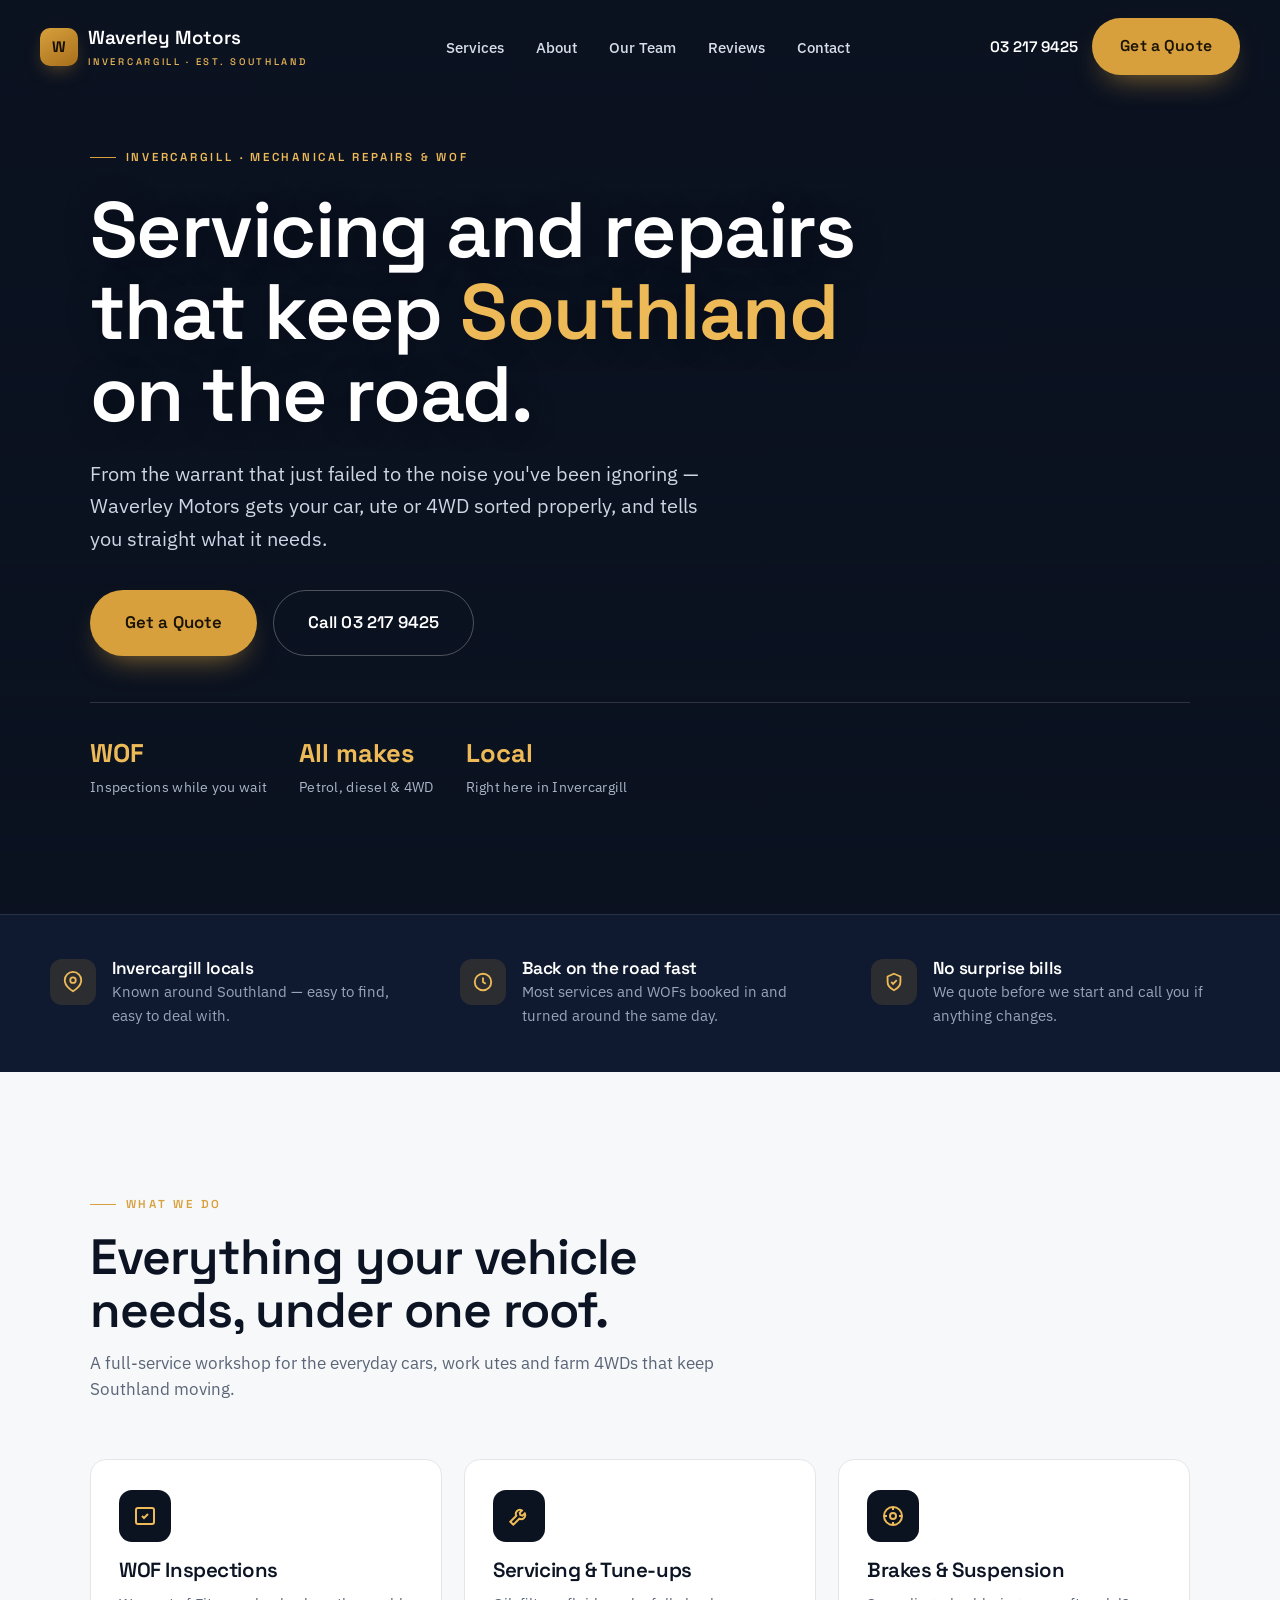
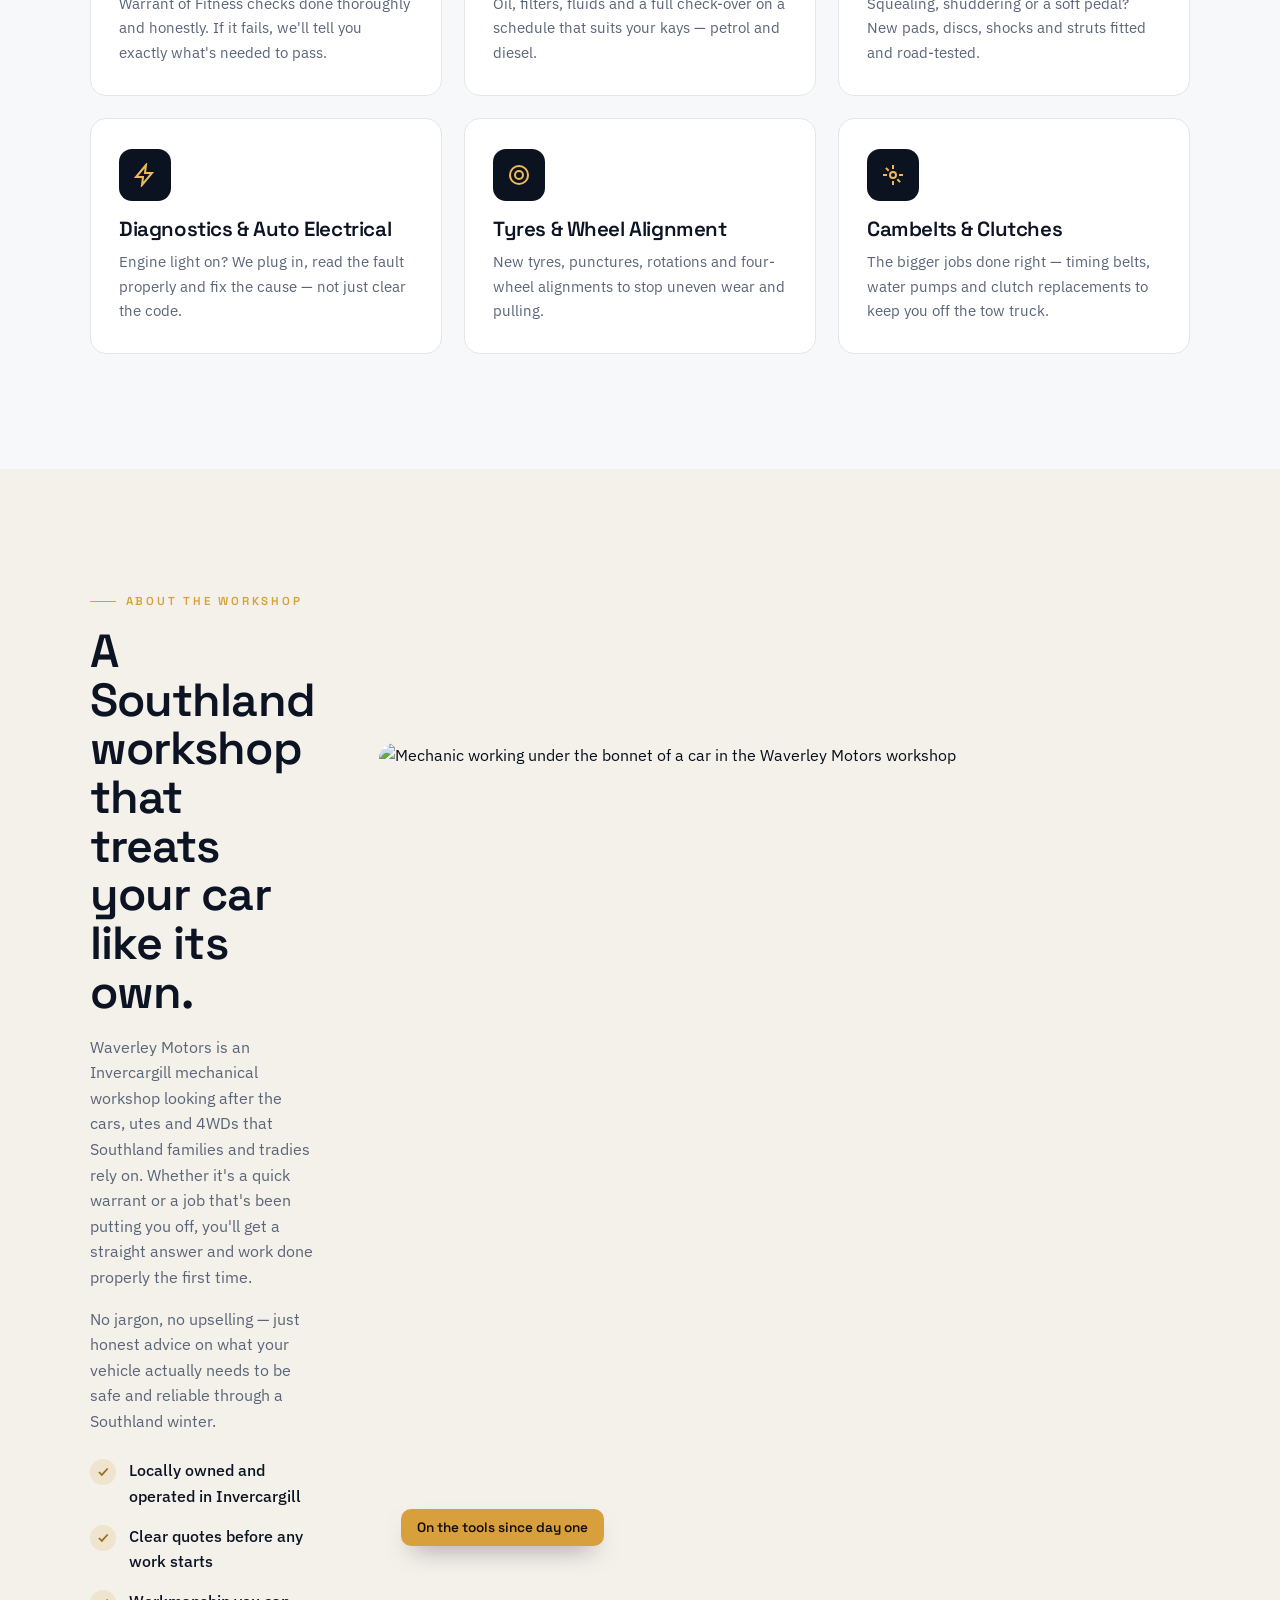
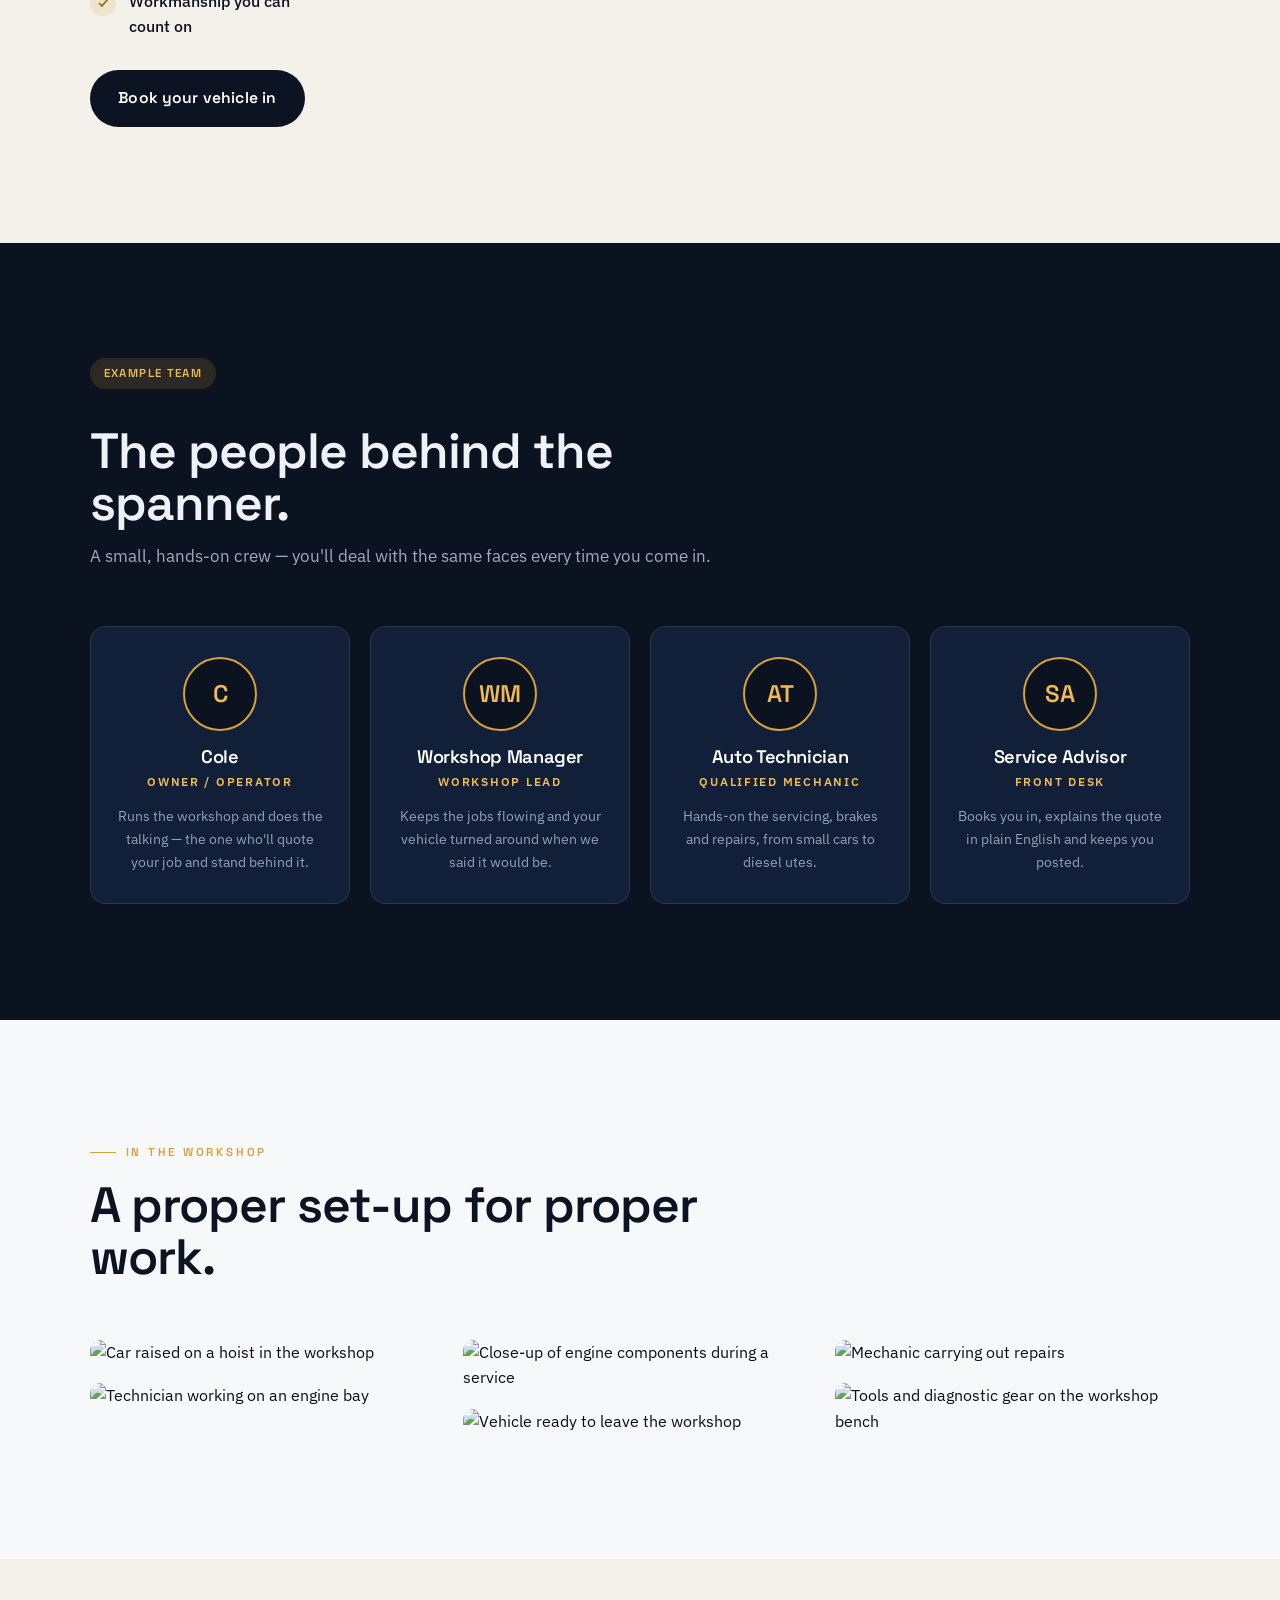
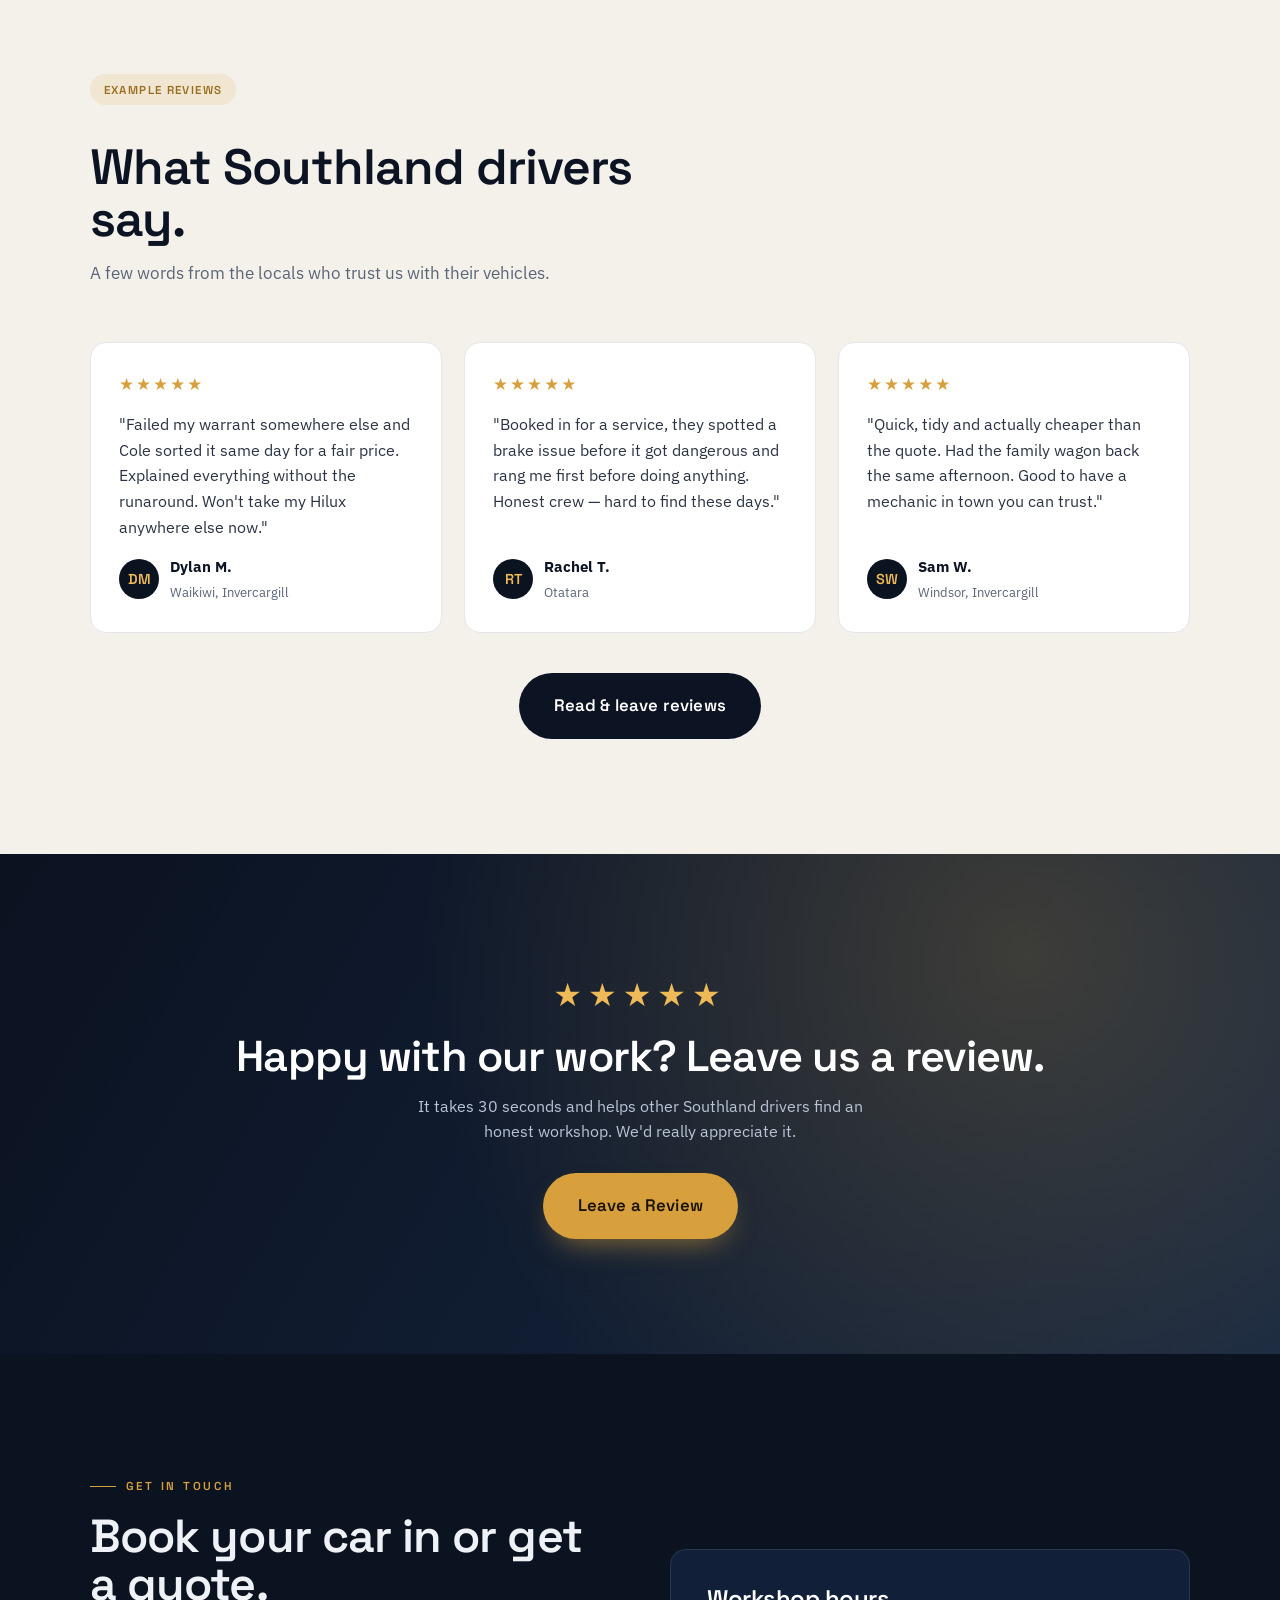
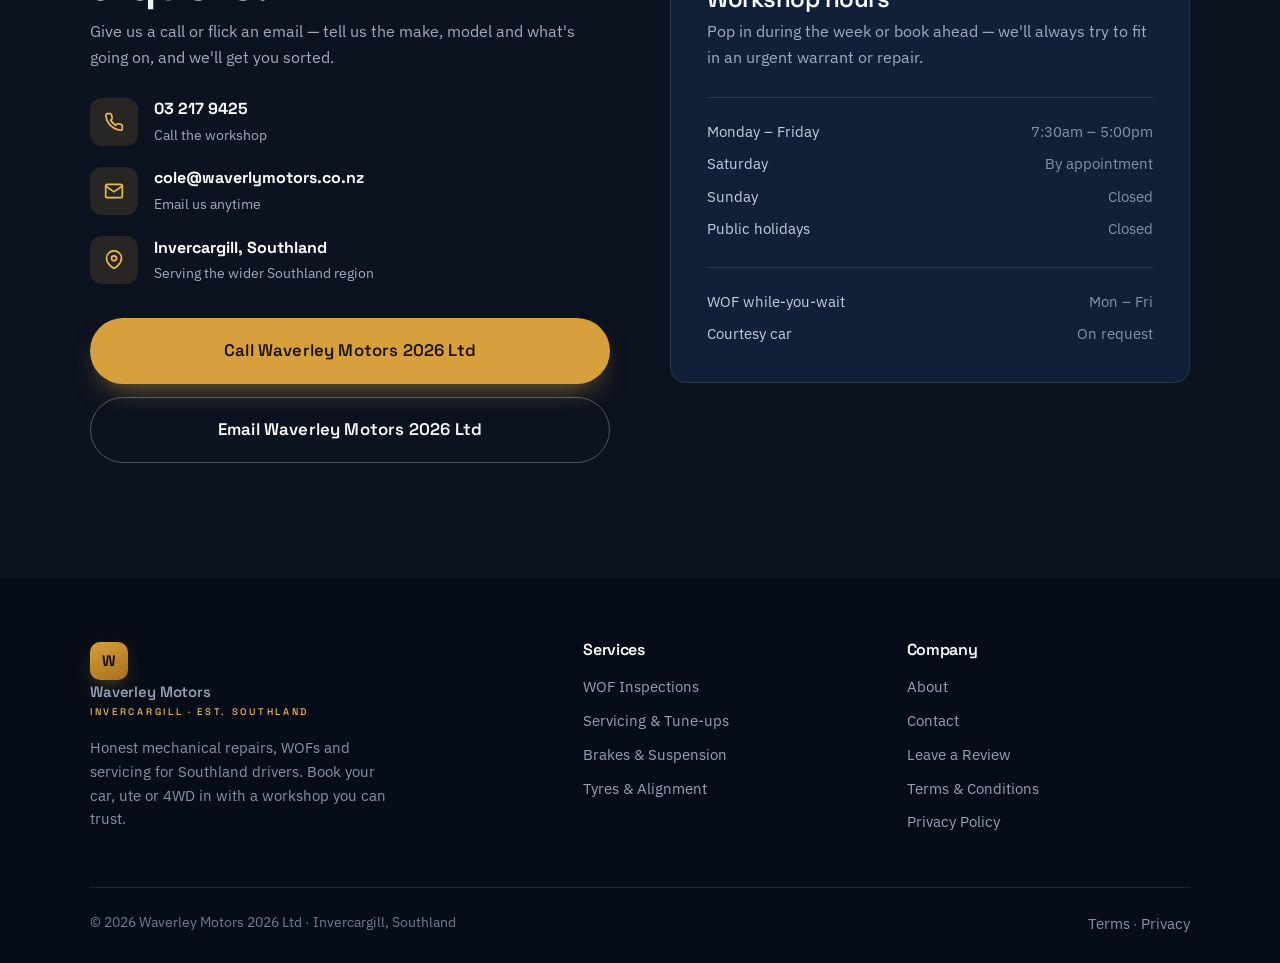
==== index.html @ 1549d53e "Initial build: Waverley Motors 2026 Ltd" ====
<!DOCTYPE html>
<html lang="en-NZ">
<head>
<meta charset="UTF-8">
<meta name="viewport" content="width=device-width, initial-scale=1.0">
<title>Waverley Motors 2026 Ltd | Mechanic & WOF, Invercargill</title>
<meta name="description" content="Honest mechanical repairs, WOF inspections, servicing and tyres in Invercargill. Waverley Motors keeps Southland cars, utes and 4WDs on the road.">
<meta property="og:title" content="Waverley Motors 2026 Ltd | Mechanic & WOF, Invercargill">
<meta property="og:description" content="Straight-up servicing, WOFs and repairs for Southland drivers. Book Waverley Motors today.">
<meta property="og:type" content="website">
<meta property="og:image" content="https://images.unsplash.com/photo-1487754180451-c456f719a1fc?auto=format&fit=crop&w=1200&q=70">
<link rel="icon" href="data:image/svg+xml,<svg xmlns='http://www.w3.org/2000/svg' viewBox='0 0 100 100'><rect width='100' height='100' rx='22' fill='%230b1220'/><text x='50' y='68' font-size='58' font-family='Arial' font-weight='bold' text-anchor='middle' fill='%23d7a03c'>W</text></svg>">
<link rel="preconnect" href="https://fonts.googleapis.com">
<link rel="preconnect" href="https://fonts.gstatic.com" crossorigin>
<link href="https://fonts.googleapis.com/css2?family=Space+Grotesk:wght@400;500;600;700&family=IBM+Plex+Sans:wght@400;500;600&display=swap" rel="stylesheet">
<link rel="stylesheet" href="styles.css">
</head>
<body>

<!-- Intro -->
<div class="intro">
  <div class="intro-logo">
    <div class="mark">W</div>
    <b>Waverley Motors</b>
    <div class="intro-bar"><i></i></div>
  </div>
</div>

<!-- Nav -->
<nav class="nav">
  <a href="index.html" class="brand">
    <span class="mark">W</span>
    <span>Waverley Motors<small>INVERCARGILL · EST. SOUTHLAND</small></span>
  </a>
  <div class="nav-links">
    <a href="#services">Services</a>
    <a href="#about">About</a>
    <a href="#crew">Our Team</a>
    <a href="#reviews">Reviews</a>
    <a href="#contact">Contact</a>
  </div>
  <div class="nav-cta">
    <a href="tel:+6432179425" class="nav-phone">03 217 9425</a>
    <a href="#contact" class="btn btn--accent">Get a Quote</a>
    <button class="nav-toggle" aria-label="Menu">
      <svg width="26" height="26" viewBox="0 0 24 24" fill="none" stroke="currentColor" stroke-width="2"><line x1="3" y1="6" x2="21" y2="6"/><line x1="3" y1="12" x2="21" y2="12"/><line x1="3" y1="18" x2="21" y2="18"/></svg>
    </button>
  </div>
</nav>

<!-- Hero -->
<header class="hero" id="top">
  <div class="hero-slides">
    <div class="hero-slide active" style="background-image:url('https://images.unsplash.com/photo-1487754180451-c456f719a1fc?auto=format&fit=crop&w=1900&q=72')"></div>
    <div class="hero-slide" style="background-image:url('https://images.unsplash.com/photo-1619642751034-765dfdf7c58e?auto=format&fit=crop&w=1900&q=72')"></div>
    <div class="hero-slide" style="background-image:url('https://images.unsplash.com/photo-1625047509168-a7026f36de04?auto=format&fit=crop&w=1900&q=72')"></div>
  </div>
  <div class="hero-inner wrap">
    <span class="eyebrow">Invercargill · Mechanical Repairs & WOF</span>
    <h1>Servicing and repairs that keep <span>Southland</span> on the road.</h1>
    <p class="hero-sub">From the warrant that just failed to the noise you've been ignoring — Waverley Motors gets your car, ute or 4WD sorted properly, and tells you straight what it needs.</p>
    <div class="hero-cta">
      <a href="#contact" class="btn btn--accent btn--lg">Get a Quote</a>
      <a href="tel:+6432179425" class="btn btn--ghost btn--lg">Call 03 217 9425</a>
    </div>
    <div class="hero-meta">
      <div><b>WOF</b><span>Inspections while you wait</span></div>
      <div><b>All makes</b><span>Petrol, diesel &amp; 4WD</span></div>
      <div><b>Local</b><span>Right here in Invercargill</span></div>
    </div>
  </div>
</header>

<!-- Trust strip -->
<section class="trust">
  <div class="wrap trust-grid">
    <div class="trust-item">
      <div class="ic"><svg width="22" height="22" viewBox="0 0 24 24" fill="none" stroke="currentColor" stroke-width="2"><path d="M21 10c0 7-9 12-9 12s-9-5-9-12a9 9 0 0 1 18 0Z"/><circle cx="12" cy="10" r="3"/></svg></div>
      <div><h4>Invercargill locals</h4><p>Known around Southland — easy to find, easy to deal with.</p></div>
    </div>
    <div class="trust-item">
      <div class="ic"><svg width="22" height="22" viewBox="0 0 24 24" fill="none" stroke="currentColor" stroke-width="2"><circle cx="12" cy="12" r="9"/><path d="M12 7v5l3 2"/></svg></div>
      <div><h4>Back on the road fast</h4><p>Most services and WOFs booked in and turned around the same day.</p></div>
    </div>
    <div class="trust-item">
      <div class="ic"><svg width="22" height="22" viewBox="0 0 24 24" fill="none" stroke="currentColor" stroke-width="2"><path d="M9 12l2 2 4-4"/><path d="M12 3l7 3v6c0 4-3 7-7 9-4-2-7-5-7-9V6l7-3Z"/></svg></div>
      <div><h4>No surprise bills</h4><p>We quote before we start and call you if anything changes.</p></div>
    </div>
  </div>
</section>

<!-- Services -->
<section class="section section--light" id="services">
  <div class="wrap">
    <div class="section-head reveal">
      <span class="eyebrow">What we do</span>
      <h2>Everything your vehicle needs, under one roof.</h2>
      <p>A full-service workshop for the everyday cars, work utes and farm 4WDs that keep Southland moving.</p>
    </div>
    <div class="svc-grid">
      <div class="svc-card reveal">
        <div class="svc-ic"><svg width="24" height="24" viewBox="0 0 24 24" fill="none" stroke="currentColor" stroke-width="2"><path d="M9 12l2 2 4-4"/><rect x="3" y="4" width="18" height="16" rx="2"/></svg></div>
        <h3>WOF Inspections</h3>
        <p>Warrant of Fitness checks done thoroughly and honestly. If it fails, we'll tell you exactly what's needed to pass.</p>
      </div>
      <div class="svc-card reveal">
        <div class="svc-ic"><svg width="24" height="24" viewBox="0 0 24 24" fill="none" stroke="currentColor" stroke-width="2"><path d="M14.7 6.3a4 4 0 0 0-5.4 5.4l-6 6 3 3 6-6a4 4 0 0 0 5.4-5.4l-2.3 2.3-2.1-.6-.6-2.1 2.3-2.3Z"/></svg></div>
        <h3>Servicing &amp; Tune-ups</h3>
        <p>Oil, filters, fluids and a full check-over on a schedule that suits your kays — petrol and diesel.</p>
      </div>
      <div class="svc-card reveal">
        <div class="svc-ic"><svg width="24" height="24" viewBox="0 0 24 24" fill="none" stroke="currentColor" stroke-width="2"><circle cx="12" cy="12" r="9"/><circle cx="12" cy="12" r="3"/><path d="M12 3v3M12 18v3M3 12h3M18 12h3"/></svg></div>
        <h3>Brakes &amp; Suspension</h3>
        <p>Squealing, shuddering or a soft pedal? New pads, discs, shocks and struts fitted and road-tested.</p>
      </div>
      <div class="svc-card reveal">
        <div class="svc-ic"><svg width="24" height="24" viewBox="0 0 24 24" fill="none" stroke="currentColor" stroke-width="2"><path d="M13 2 3 14h7l-1 8 10-12h-7l1-8Z"/></svg></div>
        <h3>Diagnostics &amp; Auto Electrical</h3>
        <p>Engine light on? We plug in, read the fault properly and fix the cause — not just clear the code.</p>
      </div>
      <div class="svc-card reveal">
        <div class="svc-ic"><svg width="24" height="24" viewBox="0 0 24 24" fill="none" stroke="currentColor" stroke-width="2"><circle cx="12" cy="12" r="9"/><circle cx="12" cy="12" r="4"/></svg></div>
        <h3>Tyres &amp; Wheel Alignment</h3>
        <p>New tyres, punctures, rotations and four-wheel alignments to stop uneven wear and pulling.</p>
      </div>
      <div class="svc-card reveal">
        <div class="svc-ic"><svg width="24" height="24" viewBox="0 0 24 24" fill="none" stroke="currentColor" stroke-width="2"><path d="M12 2v4M12 18v4M4.9 4.9l2.8 2.8M16.3 16.3l2.8 2.8M2 12h4M18 12h4"/><circle cx="12" cy="12" r="3"/></svg></div>
        <h3>Cambelts &amp; Clutches</h3>
        <p>The bigger jobs done right — timing belts, water pumps and clutch replacements to keep you off the tow truck.</p>
      </div>
    </div>
  </div>
</section>

<!-- About -->
<section class="section section--bone" id="about">
  <div class="wrap split">
    <div class="reveal">
      <span class="eyebrow">About the workshop</span>
      <h2 style="font-size:clamp(2rem,4.2vw,2.9rem);margin:16px 0 18px">A Southland workshop that treats your car like its own.</h2>
      <p style="color:var(--muted)">Waverley Motors is an Invercargill mechanical workshop looking after the cars, utes and 4WDs that Southland families and tradies rely on. Whether it's a quick warrant or a job that's been putting you off, you'll get a straight answer and work done properly the first time.</p>
      <p style="color:var(--muted)">No jargon, no upselling — just honest advice on what your vehicle actually needs to be safe and reliable through a Southland winter.</p>
      <ul class="checklist">
        <li><span class="tick"><svg width="14" height="14" viewBox="0 0 24 24" fill="none" stroke="currentColor" stroke-width="3"><path d="M5 12l5 5L20 6"/></svg></span> Locally owned and operated in Invercargill</li>
        <li><span class="tick"><svg width="14" height="14" viewBox="0 0 24 24" fill="none" stroke="currentColor" stroke-width="3"><path d="M5 12l5 5L20 6"/></svg></span> Clear quotes before any work starts</li>
        <li><span class="tick"><svg width="14" height="14" viewBox="0 0 24 24" fill="none" stroke="currentColor" stroke-width="3"><path d="M5 12l5 5L20 6"/></svg></span> Workmanship you can count on</li>
      </ul>
      <a href="#contact" class="btn btn--dark">Book your vehicle in</a>
    </div>
    <div class="split-media reveal">
      <img src="https://images.unsplash.com/photo-1493238792000-8113da705763?auto=format&fit=crop&w=1100&q=72" alt="Mechanic working under the bonnet of a car in the Waverley Motors workshop" width="1100" height="825" loading="lazy">
      <span class="corner-tag">On the tools since day one</span>
    </div>
  </div>
</section>

<!-- Crew -->
<section class="section section--dark" id="crew">
  <div class="wrap">
    <div class="section-head reveal">
      <span class="badge">Example team</span>
      <h2>The people behind the spanner.</h2>
      <p>A small, hands-on crew — you'll deal with the same faces every time you come in.</p>
    </div>
    <div class="crew-grid">
      <div class="crew-card reveal">
        <div class="avatar">C</div>
        <h3>Cole</h3>
        <div class="role">Owner / Operator</div>
        <p>Runs the workshop and does the talking — the one who'll quote your job and stand behind it.</p>
      </div>
      <div class="crew-card reveal">
        <div class="avatar">WM</div>
        <h3>Workshop Manager</h3>
        <div class="role">Workshop Lead</div>
        <p>Keeps the jobs flowing and your vehicle turned around when we said it would be.</p>
      </div>
      <div class="crew-card reveal">
        <div class="avatar">AT</div>
        <h3>Auto Technician</h3>
        <div class="role">Qualified Mechanic</div>
        <p>Hands-on the servicing, brakes and repairs, from small cars to diesel utes.</p>
      </div>
      <div class="crew-card reveal">
        <div class="avatar">SA</div>
        <h3>Service Advisor</h3>
        <div class="role">Front Desk</div>
        <p>Books you in, explains the quote in plain English and keeps you posted.</p>
      </div>
    </div>
  </div>
</section>

<!-- Gallery -->
<section class="section section--light">
  <div class="wrap">
    <div class="section-head reveal">
      <span class="eyebrow">In the workshop</span>
      <h2>A proper set-up for proper work.</h2>
    </div>
    <div class="gallery reveal">
      <img src="https://images.unsplash.com/photo-1619642751034-765dfdf7c58e?auto=format&fit=crop&w=800&q=72" alt="Car raised on a hoist in the workshop" loading="lazy">
      <img src="https://images.unsplash.com/photo-1530046339160-ce3e530c7d2f?auto=format&fit=crop&w=800&q=72" alt="Technician working on an engine bay" loading="lazy">
      <img src="https://images.unsplash.com/photo-1486262715619-67b85e0b08d3?auto=format&fit=crop&w=800&q=72" alt="Close-up of engine components during a service" loading="lazy">
      <img src="https://images.unsplash.com/photo-1552519507-da3b142c6e3d?auto=format&fit=crop&w=800&q=72" alt="Vehicle ready to leave the workshop" loading="lazy">
      <img src="https://images.unsplash.com/photo-1625047509168-a7026f36de04?auto=format&fit=crop&w=800&q=72" alt="Mechanic carrying out repairs" loading="lazy">
      <img src="https://images.unsplash.com/photo-1580273916550-e323be2ae537?auto=format&fit=crop&w=800&q=72" alt="Tools and diagnostic gear on the workshop bench" loading="lazy">
    </div>
  </div>
</section>

<!-- Reviews -->
<section class="section section--bone" id="reviews">
  <div class="wrap">
    <div class="section-head reveal">
      <span class="badge">Example reviews</span>
      <h2>What Southland drivers say.</h2>
      <p>A few words from the locals who trust us with their vehicles.</p>
    </div>
    <div class="rev-grid">
      <div class="rev-card reveal">
        <div class="stars">★★★★★</div>
        <p>"Failed my warrant somewhere else and Cole sorted it same day for a fair price. Explained everything without the runaround. Won't take my Hilux anywhere else now."</p>
        <div class="rev-who"><span class="ini">DM</span><div><b>Dylan M.</b><span>Waikiwi, Invercargill</span></div></div>
      </div>
      <div class="rev-card reveal">
        <div class="stars">★★★★★</div>
        <p>"Booked in for a service, they spotted a brake issue before it got dangerous and rang me first before doing anything. Honest crew — hard to find these days."</p>
        <div class="rev-who"><span class="ini">RT</span><div><b>Rachel T.</b><span>Otatara</span></div></div>
      </div>
      <div class="rev-card reveal">
        <div class="stars">★★★★★</div>
        <p>"Quick, tidy and actually cheaper than the quote. Had the family wagon back the same afternoon. Good to have a mechanic in town you can trust."</p>
        <div class="rev-who"><span class="ini">SW</span><div><b>Sam W.</b><span>Windsor, Invercargill</span></div></div>
      </div>
    </div>
    <div style="text-align:center;margin-top:40px" class="reveal">
      <a href="review.html" class="btn btn--dark btn--lg">Read &amp; leave reviews</a>
    </div>
  </div>
</section>

<!-- Review funnel banner -->
<section class="section funnel">
  <div class="wrap">
    <div class="stars">★★★★★</div>
    <h2>Happy with our work? Leave us a review.</h2>
    <p>It takes 30 seconds and helps other Southland drivers find an honest workshop. We'd really appreciate it.</p>
    <a href="review.html" class="btn btn--accent btn--lg">Leave a Review</a>
  </div>
</section>

<!-- Contact -->
<section class="section section--dark" id="contact">
  <div class="wrap contact-grid">
    <div class="reveal">
      <span class="eyebrow">Get in touch</span>
      <h2 style="font-size:clamp(2rem,4.2vw,2.9rem);margin:16px 0 10px">Book your car in or get a quote.</h2>
      <p style="color:#9fabbe">Give us a call or flick an email — tell us the make, model and what's going on, and we'll get you sorted.</p>
      <div class="contact-lines">
        <div class="contact-line">
          <div class="ic"><svg width="20" height="20" viewBox="0 0 24 24" fill="none" stroke="currentColor" stroke-width="2"><path d="M22 16.9v3a2 2 0 0 1-2.2 2 19.8 19.8 0 0 1-8.6-3 19.5 19.5 0 0 1-6-6 19.8 19.8 0 0 1-3-8.6A2 2 0 0 1 4.1 2h3a2 2 0 0 1 2 1.7c.1.9.4 1.8.7 2.6a2 2 0 0 1-.5 2.1L8.1 9.9a16 16 0 0 0 6 6l1.5-1.2a2 2 0 0 1 2.1-.5c.8.3 1.7.6 2.6.7a2 2 0 0 1 1.7 2Z"/></svg></div>
          <div><b>03 217 9425</b><span>Call the workshop</span></div>
        </div>
        <div class="contact-line">
          <div class="ic"><svg width="20" height="20" viewBox="0 0 24 24" fill="none" stroke="currentColor" stroke-width="2"><rect x="2" y="4" width="20" height="16" rx="2"/><path d="m2 6 10 7L22 6"/></svg></div>
          <div><b>cole@waverlymotors.co.nz</b><span>Email us anytime</span></div>
        </div>
        <div class="contact-line">
          <div class="ic"><svg width="20" height="20" viewBox="0 0 24 24" fill="none" stroke="currentColor" stroke-width="2"><path d="M21 10c0 7-9 12-9 12s-9-5-9-12a9 9 0 0 1 18 0Z"/><circle cx="12" cy="10" r="3"/></svg></div>
          <div><b>Invercargill, Southland</b><span>Serving the wider Southland region</span></div>
        </div>
      </div>
      <div class="contact-actions">
        <a href="tel:+6432179425" class="btn btn--accent btn--lg">Call Waverley Motors 2026 Ltd</a>
        <a href="mailto:cole@waverlymotors.co.nz" class="btn btn--ghost btn--lg">Email Waverley Motors 2026 Ltd</a>
      </div>
    </div>
    <div class="contact-card reveal">
      <h3>Workshop hours</h3>
      <p>Pop in during the week or book ahead — we'll always try to fit in an urgent warrant or repair.</p>
      <div class="hours">
        <div>Monday – Friday <span>7:30am – 5:00pm</span></div>
        <div>Saturday <span>By appointment</span></div>
        <div>Sunday <span>Closed</span></div>
        <div>Public holidays <span>Closed</span></div>
      </div>
      <div class="hours">
        <div>WOF while-you-wait <span>Mon – Fri</span></div>
        <div>Courtesy car <span>On request</span></div>
      </div>
    </div>
  </div>
</section>

<!-- Footer -->
<footer class="footer">
  <div class="wrap">
    <div class="footer-top">
      <div>
        <a href="index.html" class="brand"><span class="mark">W</span><span>Waverley Motors<small>INVERCARGILL · EST. SOUTHLAND</small></span></a>
        <p class="footer-blurb">Honest mechanical repairs, WOFs and servicing for Southland drivers. Book your car, ute or 4WD in with a workshop you can trust.</p>
      </div>
      <div>
        <h4>Services</h4>
        <a href="#services">WOF Inspections</a>
        <a href="#services">Servicing &amp; Tune-ups</a>
        <a href="#services">Brakes &amp; Suspension</a>
        <a href="#services">Tyres &amp; Alignment</a>
      </div>
      <div>
        <h4>Company</h4>
        <a href="#about">About</a>
        <a href="#contact">Contact</a>
        <a href="review.html">Leave a Review</a>
        <a href="terms.html">Terms &amp; Conditions</a>
        <a href="privacy.html">Privacy Policy</a>
      </div>
    </div>
    <div class="footer-bottom">
      <span>© 2026 Waverley Motors 2026 Ltd · Invercargill, Southland</span>
      <span><a href="terms.html">Terms</a> · <a href="privacy.html">Privacy</a></span>
    </div>
  </div>
</footer>

<script src="main.js"></script>
</body>
</html>
---- styles.css ----
/* Waverley Motors 2026 Ltd — Premium archetype
   Fonts: Space Grotesk (display) + IBM Plex Sans (body) */

:root{
  --bg:#0b1220;          /* deep navy anchor */
  --bg-2:#0f1a30;
  --panel:#111f38;
  --bone:#f3f1ea;        /* warm light band */
  --light:#f7f8fa;       /* cool light band */
  --ink:#0c1424;
  --muted:#5a6577;
  --line:#e4e6ea;
  --line-dk:rgba(255,255,255,.10);
  --accent:#d7a03c;      /* burnished amber */
  --accent-2:#eeba57;
  --radius:16px;
  --radius-sm:11px;
  --shadow:0 24px 60px -28px rgba(9,15,28,.55);
  --maxw:1180px;
  --ease:cubic-bezier(.22,.61,.36,1);
}

*{box-sizing:border-box}
html{scroll-behavior:smooth}
body{
  margin:0;
  font-family:"IBM Plex Sans",system-ui,-apple-system,sans-serif;
  color:var(--ink);
  background:var(--light);
  line-height:1.6;
  -webkit-font-smoothing:antialiased;
  overflow-x:hidden;
}
img{max-width:100%;display:block;image-orientation:from-image}
a{color:inherit;text-decoration:none}
h1,h2,h3,h4{font-family:"Space Grotesk",sans-serif;font-weight:600;line-height:1.05;letter-spacing:-.02em;margin:0}
p{margin:0 0 1rem}
.wrap{max-width:var(--maxw);margin:0 auto;padding:0 clamp(20px,5vw,40px)}
.eyebrow{
  font-family:"Space Grotesk",sans-serif;
  text-transform:uppercase;letter-spacing:.24em;font-size:.72rem;font-weight:600;
  color:var(--accent);display:inline-flex;align-items:center;gap:.6rem;
}
.eyebrow::before{content:"";width:26px;height:1px;background:var(--accent);display:inline-block}
.section{padding:clamp(70px,9vw,120px) 0}
.section--bone{background:var(--bone)}
.section--light{background:var(--light)}
.section--dark{background:var(--bg);color:#eef1f6}
.section-head{max-width:640px;margin-bottom:56px}
.section-head h2{font-size:clamp(2rem,4.4vw,3.1rem);margin:18px 0 14px}
.section-head p{color:var(--muted);font-size:1.05rem}
.section--dark .section-head p{color:#9fabbe}

/* Buttons */
.btn{
  --pad:.95rem 1.7rem;
  display:inline-flex;align-items:center;gap:.6rem;justify-content:center;
  padding:var(--pad);border-radius:999px;font-weight:600;font-size:.98rem;
  font-family:"Space Grotesk",sans-serif;letter-spacing:.01em;
  cursor:pointer;border:1px solid transparent;transition:transform .25s var(--ease),background .25s,box-shadow .25s,color .25s;
  will-change:transform;
}
.btn:hover{transform:translateY(-3px)}
.btn--accent{background:var(--accent);color:#1a1204;box-shadow:0 14px 30px -14px rgba(215,160,60,.7)}
.btn--accent:hover{background:var(--accent-2)}
.btn--ghost{background:transparent;border-color:rgba(255,255,255,.28);color:#fff}
.btn--ghost:hover{border-color:#fff;background:rgba(255,255,255,.06)}
.btn--dark{background:var(--ink);color:#fff}
.btn--dark:hover{background:#1d2c48}
.btn--lg{padding:1.15rem 2.1rem;font-size:1.05rem}

/* Nav */
.nav{
  position:fixed;top:0;left:0;right:0;z-index:50;
  display:flex;align-items:center;justify-content:space-between;
  padding:18px clamp(20px,5vw,40px);
  transition:background .35s var(--ease),padding .35s var(--ease),box-shadow .35s;
}
.nav.scrolled{background:rgba(11,18,32,.92);backdrop-filter:blur(12px);padding:12px clamp(20px,5vw,40px);box-shadow:0 10px 30px -18px rgba(0,0,0,.7)}
.brand{display:flex;align-items:center;gap:.65rem;color:#fff;font-family:"Space Grotesk",sans-serif;font-weight:600;font-size:1.18rem;letter-spacing:-.01em}
.brand .mark{
  width:38px;height:38px;border-radius:10px;display:grid;place-items:center;
  background:linear-gradient(150deg,var(--accent),#a86f1c);color:#160f02;font-weight:700;font-size:.95rem;
  box-shadow:0 8px 20px -8px rgba(215,160,60,.6)
}
.brand small{display:block;font-size:.6rem;letter-spacing:.28em;color:var(--accent-2);font-weight:500;margin-top:1px}
.nav-links{display:flex;align-items:center;gap:2rem}
.nav-links a{color:#d7deea;font-size:.95rem;font-weight:500;transition:color .2s}
.nav-links a:hover{color:#fff}
.nav-cta{display:flex;align-items:center;gap:.9rem}
.nav-phone{color:#fff;font-family:"Space Grotesk",sans-serif;font-weight:600;font-size:.95rem}
.nav-toggle{display:none;background:none;border:0;color:#fff;cursor:pointer}
@media(max-width:920px){
  .nav-links{display:none}
  .nav-phone{display:none}
}

/* Hero */
.hero{position:relative;min-height:100svh;display:flex;align-items:flex-end;background:var(--bg);overflow:hidden}
.hero-slides{position:absolute;inset:0;z-index:0}
.hero-slide{
  position:absolute;inset:0;background-size:cover;background-position:center;
  opacity:0;transition:opacity 1.6s var(--ease);filter:saturate(.82) contrast(1.05);transform:scale(1.05);
}
.hero-slide.active{opacity:1;animation:kenburns 8s ease-out forwards}
@keyframes kenburns{from{transform:scale(1.08)}to{transform:scale(1)}}
.hero::after{
  content:"";position:absolute;inset:0;z-index:1;
  background:linear-gradient(180deg,rgba(11,18,32,.55) 0%,rgba(11,18,32,.45) 40%,rgba(11,18,32,.9) 100%);
}
.hero-inner{position:relative;z-index:2;width:100%;padding-bottom:clamp(60px,9vw,120px);padding-top:140px}
.hero .eyebrow{color:var(--accent-2)}
.hero h1{
  color:#fff;font-size:clamp(2.5rem,6.5vw,4.9rem);max-width:16ch;margin:22px 0;
  text-shadow:0 2px 30px rgba(0,0,0,.35)
}
.hero h1 span{color:var(--accent-2)}
.hero-sub{color:#cdd6e4;font-size:clamp(1.05rem,1.8vw,1.28rem);max-width:52ch;margin-bottom:34px}
.hero-cta{display:flex;flex-wrap:wrap;gap:1rem}
.hero-meta{display:flex;flex-wrap:wrap;gap:2rem;margin-top:46px;padding-top:30px;border-top:1px solid rgba(255,255,255,.14)}
.hero-meta div{color:#fff}
.hero-meta b{font-family:"Space Grotesk",sans-serif;font-size:1.6rem;display:block;color:var(--accent-2)}
.hero-meta span{font-size:.85rem;color:#aab6c8;letter-spacing:.02em}

/* Trust strip */
.trust{background:var(--bg-2);color:#eef1f6;border-top:1px solid var(--line-dk)}
.trust-grid{display:grid;grid-template-columns:repeat(3,1fr);gap:clamp(24px,4vw,54px);padding:44px 0}
.trust-item{display:flex;gap:1rem;align-items:flex-start}
.trust-item .ic{flex:0 0 auto;width:46px;height:46px;border-radius:12px;background:rgba(215,160,60,.14);color:var(--accent-2);display:grid;place-items:center}
.trust-item h4{font-size:1.08rem;margin-bottom:3px;color:#fff}
.trust-item p{margin:0;color:#98a5b8;font-size:.92rem}
@media(max-width:760px){.trust-grid{grid-template-columns:1fr;gap:22px}}

/* Services */
.svc-grid{display:grid;grid-template-columns:repeat(3,1fr);gap:22px}
.svc-card{
  background:#fff;border:1px solid var(--line);border-radius:var(--radius);padding:30px 28px;
  transition:transform .35s var(--ease),box-shadow .35s,border-color .35s;position:relative;overflow:hidden;
}
.svc-card::before{content:"";position:absolute;left:0;top:0;height:3px;width:0;background:var(--accent);transition:width .4s var(--ease)}
.svc-card:hover{transform:translateY(-6px);box-shadow:var(--shadow);border-color:#d8dbe1}
.svc-card:hover::before{width:100%}
.svc-ic{width:52px;height:52px;border-radius:13px;background:var(--bg);color:var(--accent-2);display:grid;place-items:center;margin-bottom:18px}
.svc-card h3{font-size:1.28rem;margin-bottom:9px}
.svc-card p{color:var(--muted);font-size:.96rem;margin:0}
@media(max-width:900px){.svc-grid{grid-template-columns:1fr 1fr}}
@media(max-width:600px){.svc-grid{grid-template-columns:1fr}}

/* Split (about) */
.split{display:grid;grid-template-columns:1.05fr 1fr;gap:clamp(30px,5vw,70px);align-items:center}
.split-media{position:relative}
.split-media img{width:100%;aspect-ratio:4/3;object-fit:cover;border-radius:var(--radius);filter:saturate(.82) contrast(1.05)}
.corner-tag{
  position:absolute;left:22px;bottom:22px;background:var(--accent);color:#160f02;
  font-family:"Space Grotesk",sans-serif;font-weight:600;font-size:.85rem;padding:.5rem 1rem;border-radius:10px;
  box-shadow:0 12px 26px -12px rgba(0,0,0,.5)
}
.checklist{list-style:none;padding:0;margin:24px 0 30px;display:grid;gap:14px}
.checklist li{display:flex;gap:.8rem;align-items:flex-start;font-weight:500}
.checklist .tick{flex:0 0 auto;width:26px;height:26px;border-radius:50%;background:rgba(215,160,60,.16);color:#9a6d1e;display:grid;place-items:center;margin-top:1px}
@media(max-width:840px){.split{grid-template-columns:1fr}.split-media{order:-1}}

/* Crew */
.crew-grid{display:grid;grid-template-columns:repeat(4,1fr);gap:20px}
.crew-card{background:var(--panel);border:1px solid var(--line-dk);border-radius:var(--radius);padding:30px 24px;text-align:center;transition:transform .35s var(--ease),background .35s}
.crew-card:hover{transform:translateY(-6px);background:#152541}
.avatar{width:74px;height:74px;border-radius:50%;margin:0 auto 16px;display:grid;place-items:center;background:var(--bg);color:var(--accent-2);font-family:"Space Grotesk",sans-serif;font-weight:600;font-size:1.5rem;border:2px solid var(--accent)}
.crew-card h3{color:#fff;font-size:1.14rem}
.crew-card .role{color:var(--accent-2);font-size:.78rem;text-transform:uppercase;letter-spacing:.14em;margin:6px 0 12px;font-weight:600}
.crew-card p{color:#93a1b6;font-size:.9rem;margin:0}
@media(max-width:900px){.crew-grid{grid-template-columns:1fr 1fr}}
@media(max-width:520px){.crew-grid{grid-template-columns:1fr}}

/* Badge */
.badge{display:inline-block;background:rgba(215,160,60,.14);color:#9a6d1e;font-family:"Space Grotesk",sans-serif;font-weight:600;font-size:.72rem;letter-spacing:.12em;text-transform:uppercase;padding:.4rem .85rem;border-radius:999px;margin-bottom:18px}
.section--dark .badge{background:rgba(215,160,60,.16);color:var(--accent-2)}

/* Reviews */
.rev-grid{display:grid;grid-template-columns:repeat(3,1fr);gap:22px}
.rev-card{background:#fff;border:1px solid var(--line);border-radius:var(--radius);padding:28px;display:flex;flex-direction:column;gap:14px}
.stars{color:var(--accent);letter-spacing:2px;font-size:1.05rem}
.rev-card p{margin:0;font-size:1rem;color:#2b3444}
.rev-who{display:flex;align-items:center;gap:.7rem;margin-top:auto}
.rev-who .ini{width:40px;height:40px;border-radius:50%;background:var(--bg);color:var(--accent-2);display:grid;place-items:center;font-family:"Space Grotesk",sans-serif;font-weight:600;font-size:.9rem}
.rev-who b{display:block;font-size:.95rem}
.rev-who span{font-size:.82rem;color:var(--muted)}
@media(max-width:900px){.rev-grid{grid-template-columns:1fr}}

/* Gallery masonry */
.gallery{column-count:3;column-gap:18px}
.gallery img{width:100%;height:auto;display:block;border-radius:var(--radius-sm);margin-bottom:18px;filter:saturate(.82) contrast(1.05);break-inside:avoid;transition:transform .4s var(--ease)}
.gallery img:hover{transform:scale(1.02)}
@media(max-width:820px){.gallery{column-count:2}}
@media(max-width:520px){.gallery{column-count:1}}

/* Review funnel banner */
.funnel{background:linear-gradient(120deg,#0b1220,#152742);color:#fff;text-align:center;position:relative;overflow:hidden}
.funnel::before{content:"";position:absolute;inset:0;background:radial-gradient(circle at 80% 20%,rgba(215,160,60,.22),transparent 55%)}
.funnel .wrap{position:relative;z-index:1}
.funnel .stars{font-size:2rem;letter-spacing:6px;color:var(--accent-2);margin-bottom:14px}
.funnel h2{font-size:clamp(1.8rem,4vw,2.7rem);margin-bottom:14px}
.funnel p{color:#b9c4d6;max-width:48ch;margin:0 auto 28px}

/* Contact */
.contact-grid{display:grid;grid-template-columns:1fr 1fr;gap:clamp(28px,5vw,60px);align-items:center}
.contact-lines{display:grid;gap:18px;margin:26px 0 32px}
.contact-line{display:flex;gap:1rem;align-items:center}
.contact-line .ic{width:48px;height:48px;border-radius:12px;background:rgba(215,160,60,.14);color:var(--accent-2);display:grid;place-items:center;flex:0 0 auto}
.contact-line b{display:block;font-family:"Space Grotesk",sans-serif;color:#fff}
.contact-line span{color:#9fabbe;font-size:.9rem}
.contact-actions{display:flex;flex-direction:column;gap:14px}
.contact-actions .btn{width:100%}
.contact-card{background:var(--panel);border:1px solid var(--line-dk);border-radius:var(--radius);padding:36px}
.contact-card h3{color:#fff;font-size:1.5rem;margin-bottom:8px}
.contact-card p{color:#9fabbe;margin-bottom:24px}
.hours{border-top:1px solid var(--line-dk);margin-top:26px;padding-top:22px;display:grid;gap:9px}
.hours div{display:flex;justify-content:space-between;font-size:.92rem;color:#c4cddb}
.hours span{color:#8493a8}
@media(max-width:840px){.contact-grid{grid-template-columns:1fr}}

/* Footer */
.footer{background:#070d18;color:#c4cddb;padding:64px 0 28px}
.footer-top{display:grid;grid-template-columns:1.6fr 1fr 1fr;gap:40px;padding-bottom:40px;border-bottom:1px solid var(--line-dk)}
.footer h4{color:#fff;font-size:1rem;margin-bottom:16px;font-family:"Space Grotesk",sans-serif}
.footer a{display:block;color:#93a1b6;font-size:.93rem;margin-bottom:10px;transition:color .2s}
.footer a:hover{color:var(--accent-2)}
.footer .brand{margin-bottom:16px}
.footer-blurb{color:#8493a8;font-size:.92rem;max-width:34ch}
.footer-bottom{display:flex;justify-content:space-between;flex-wrap:wrap;gap:12px;padding-top:24px;font-size:.85rem;color:#6f7d92}
.footer-bottom a{display:inline;color:#8493a8}
@media(max-width:760px){.footer-top{grid-template-columns:1fr}}

/* Reveal on scroll */
.reveal{opacity:0;transform:translateY(28px);transition:opacity .8s var(--ease),transform .8s var(--ease)}
.reveal.in{opacity:1;transform:none}

/* Intro overlay */
.intro{position:fixed;inset:0;z-index:999;background:var(--bg);display:grid;place-items:center;transition:opacity .7s ease,visibility .7s}
.intro.done{opacity:0;visibility:hidden}
.intro-logo{display:flex;flex-direction:column;align-items:center;gap:16px;color:#fff}
.intro-logo .mark{width:64px;height:64px;border-radius:16px;display:grid;place-items:center;background:linear-gradient(150deg,var(--accent),#a86f1c);color:#160f02;font-family:"Space Grotesk",sans-serif;font-weight:700;font-size:1.5rem;animation:pop .8s var(--ease)}
.intro-logo b{font-family:"Space Grotesk",sans-serif;font-size:1.2rem;letter-spacing:.02em}
.intro-bar{width:120px;height:2px;background:rgba(255,255,255,.15);border-radius:2px;overflow:hidden}
.intro-bar i{display:block;height:100%;width:0;background:var(--accent);animation:load 1.1s ease forwards}
@keyframes pop{from{transform:scale(.7);opacity:0}to{transform:scale(1);opacity:1}}
@keyframes load{to{width:100%}}

/* Sub-page hero */
.subhero{background:var(--bg);color:#fff;padding:150px 0 70px;position:relative;overflow:hidden}
.subhero::before{content:"";position:absolute;inset:0;background:radial-gradient(circle at 85% 10%,rgba(215,160,60,.16),transparent 55%)}
.subhero .wrap{position:relative;z-index:1}
.subhero h1{font-size:clamp(2.2rem,5vw,3.4rem);margin:16px 0 12px}
.subhero p{color:#9fabbe;max-width:56ch}
.prose{max-width:760px;margin:0 auto}
.prose h2{font-size:1.5rem;margin:36px 0 12px}
.prose p{color:#3a4353}
.prose ul{color:#3a4353;padding-left:1.2rem}
.prose li{margin-bottom:8px}

@media(prefers-reduced-motion:reduce){
  .hero-slide.active{animation:none}
  .reveal{opacity:1;transform:none;transition:none}
  *{scroll-behavior:auto}
}
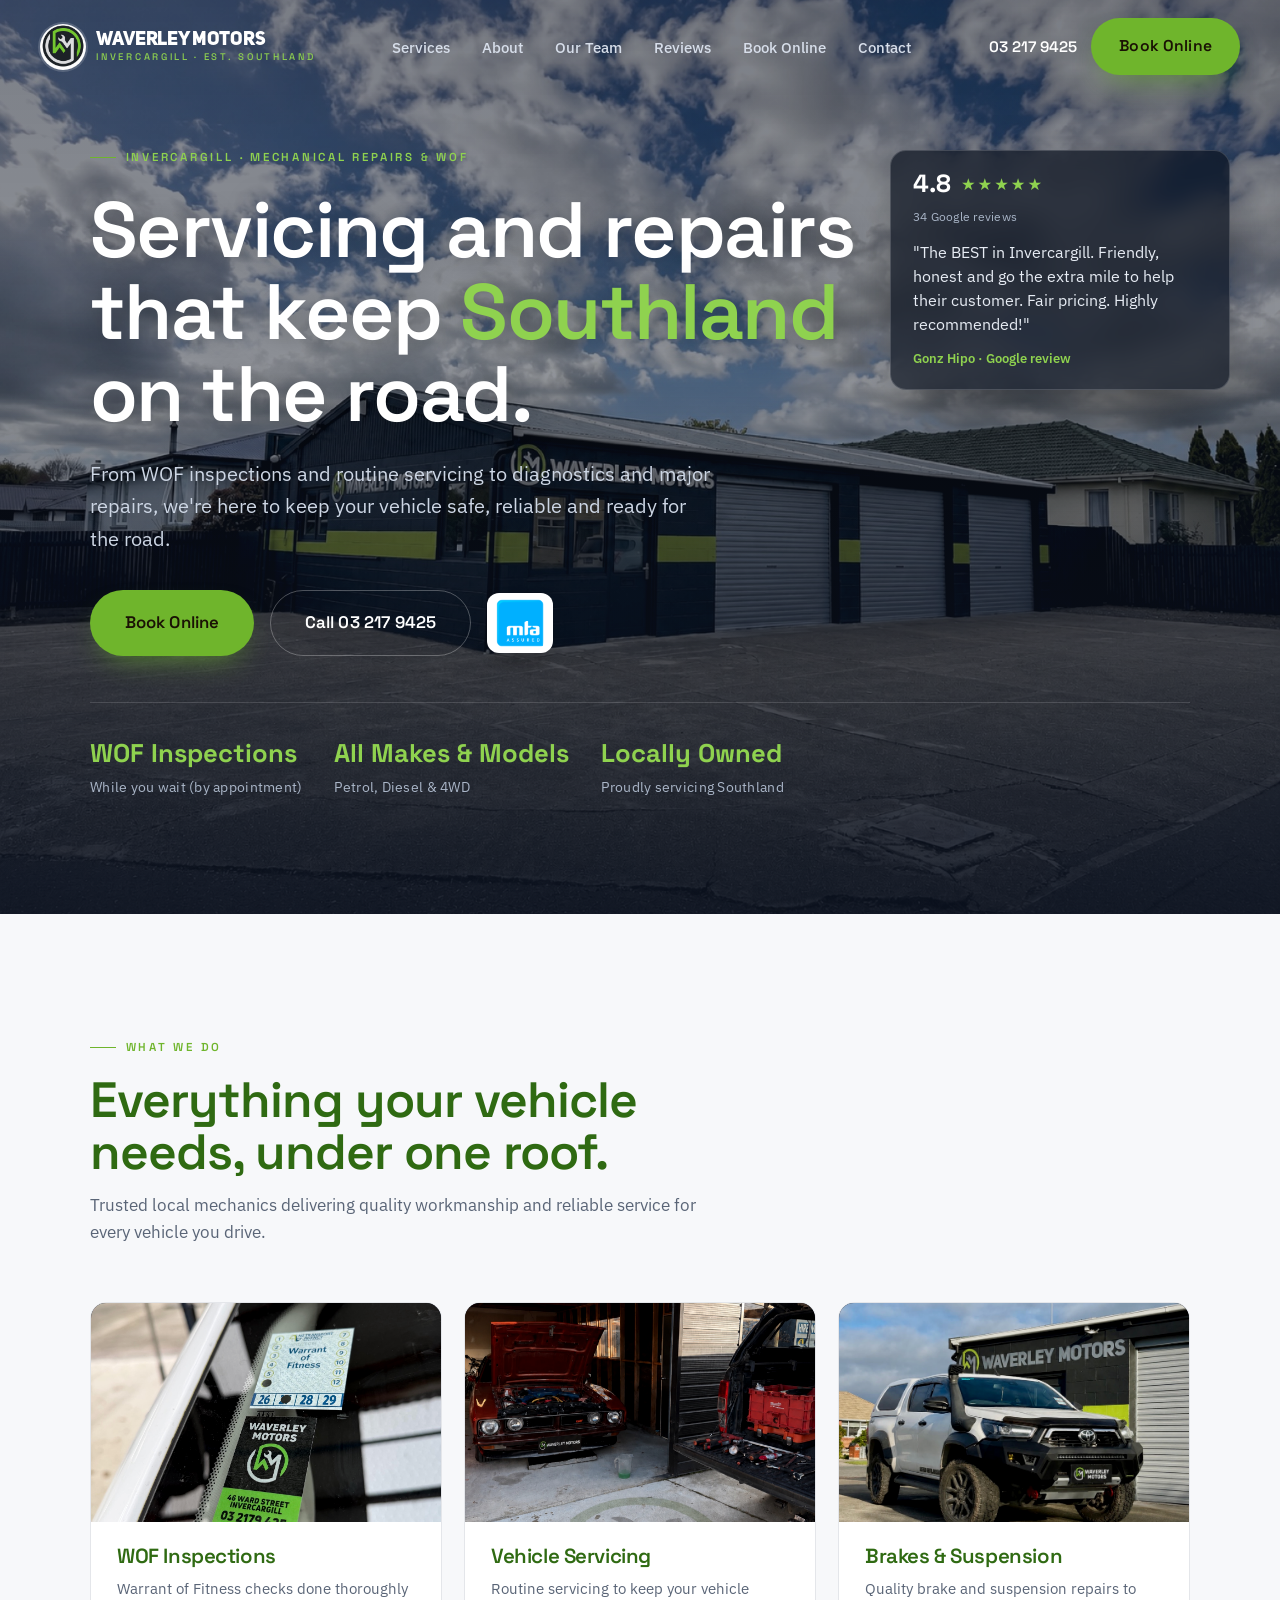
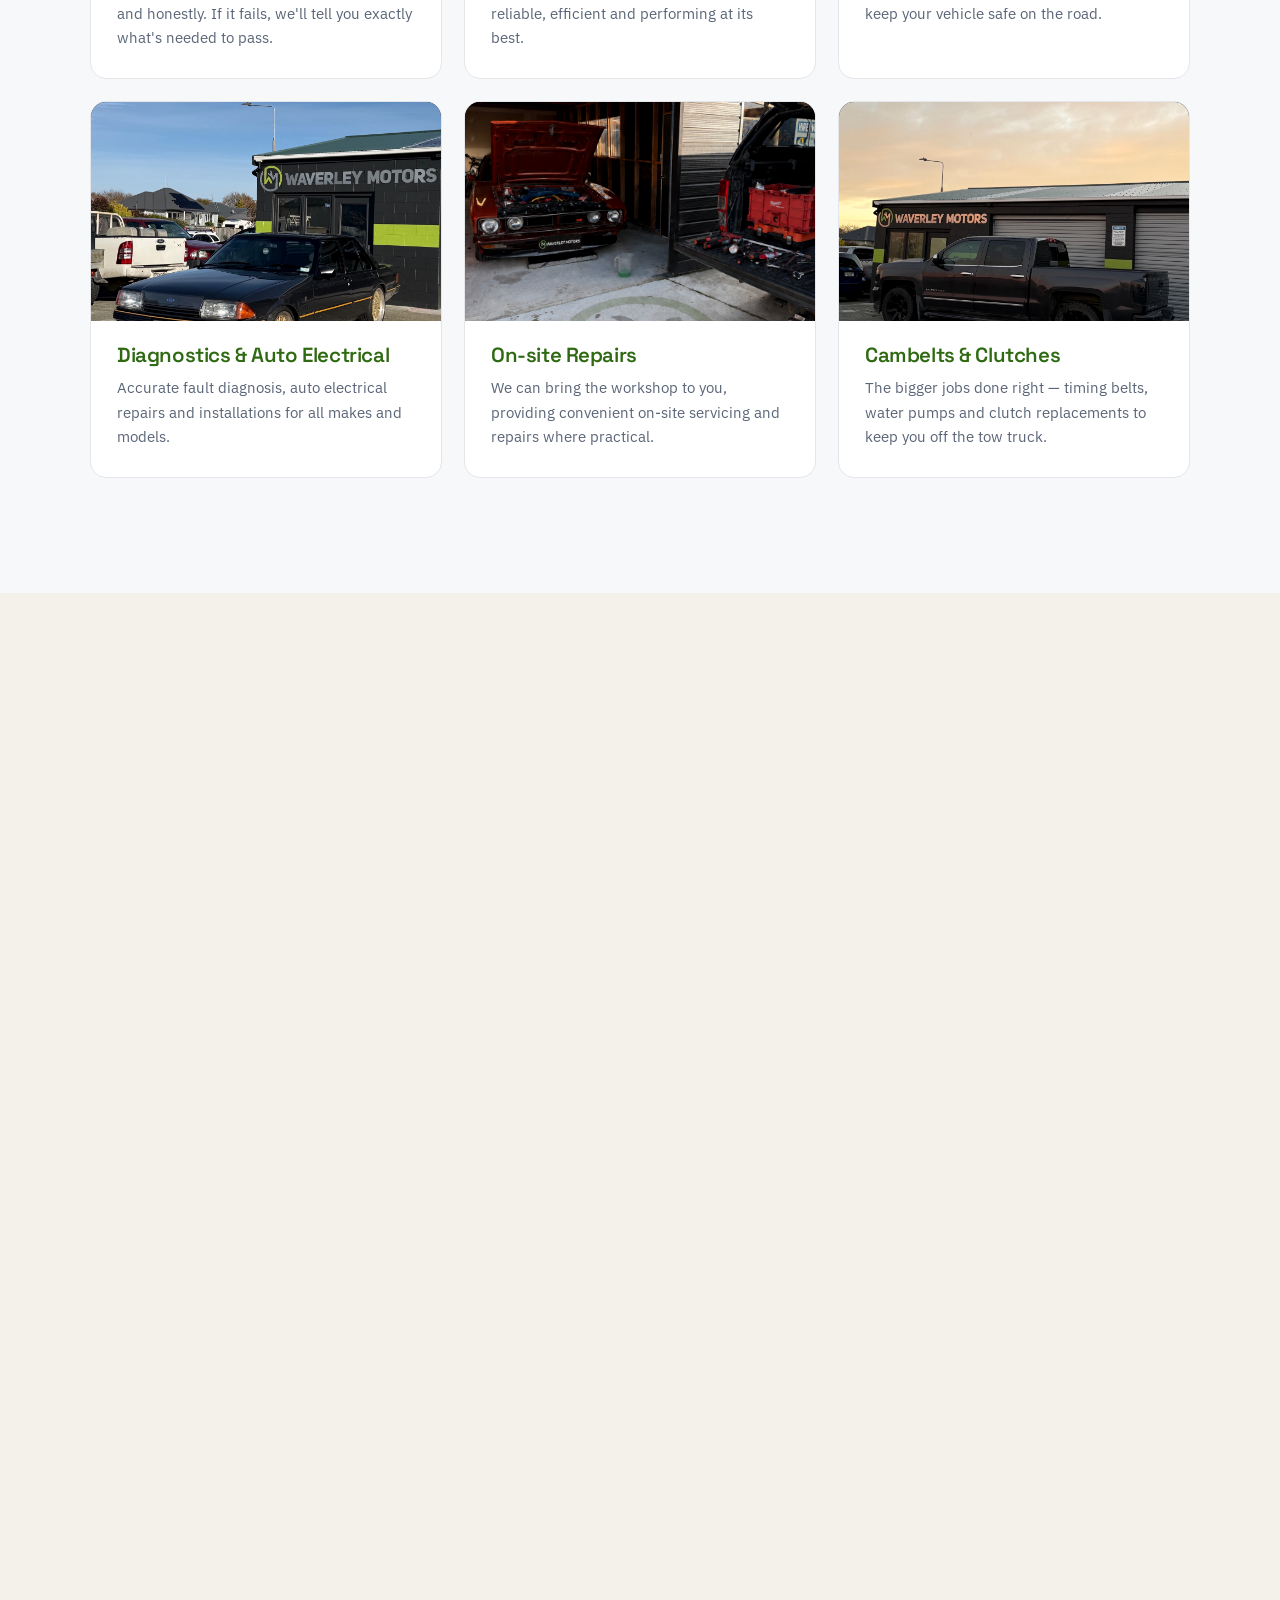
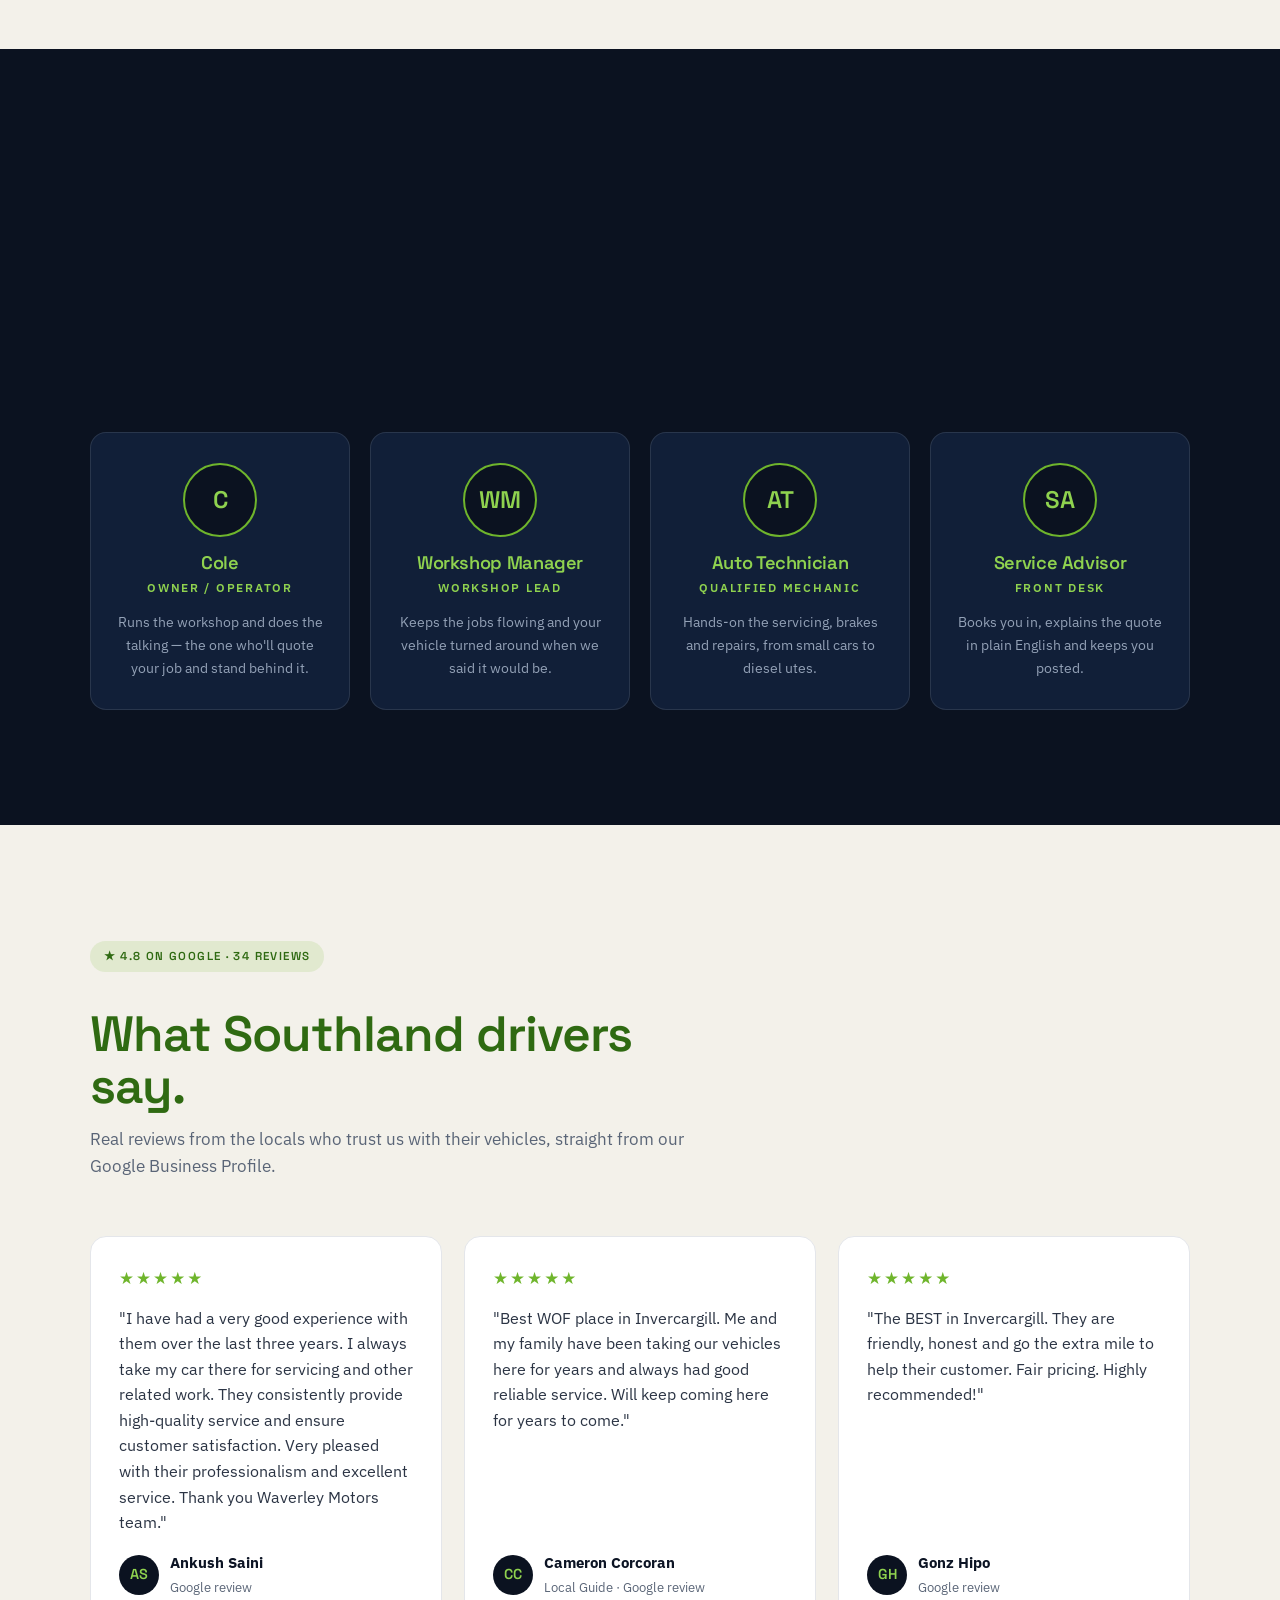
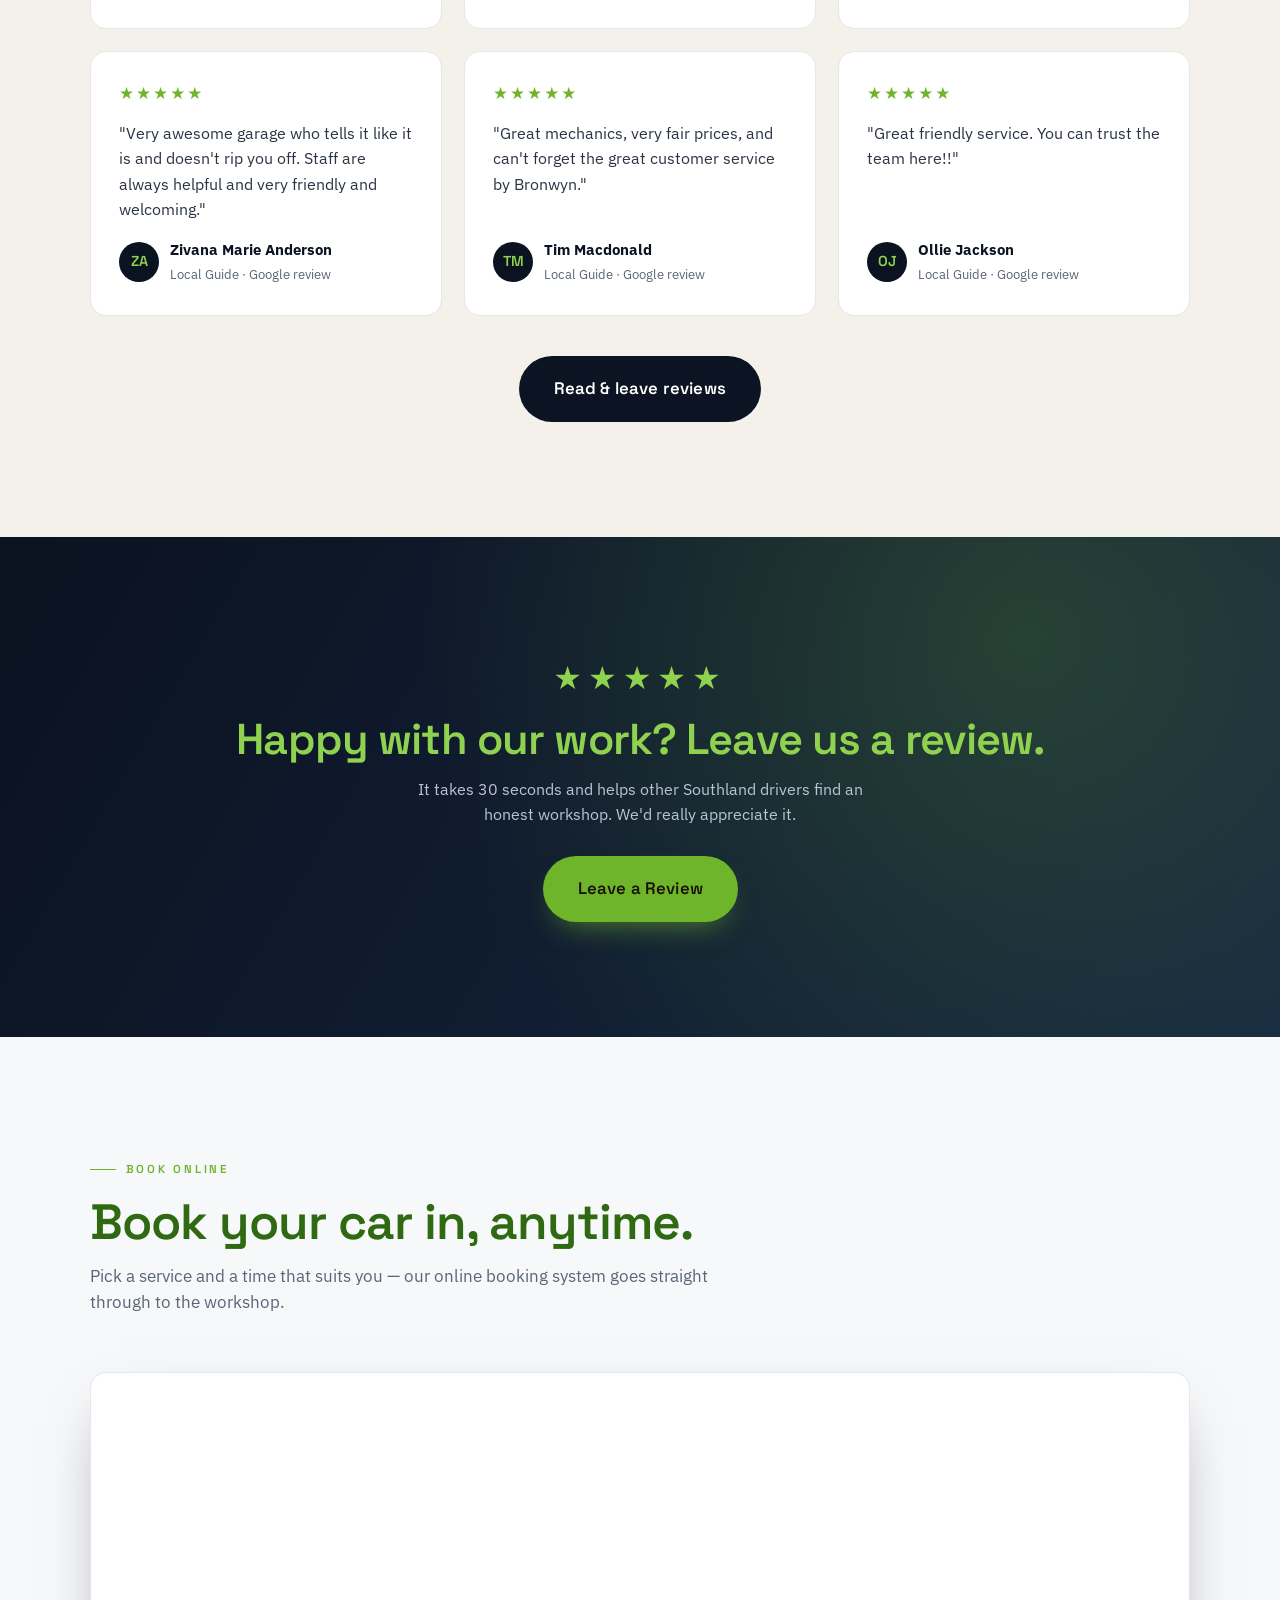
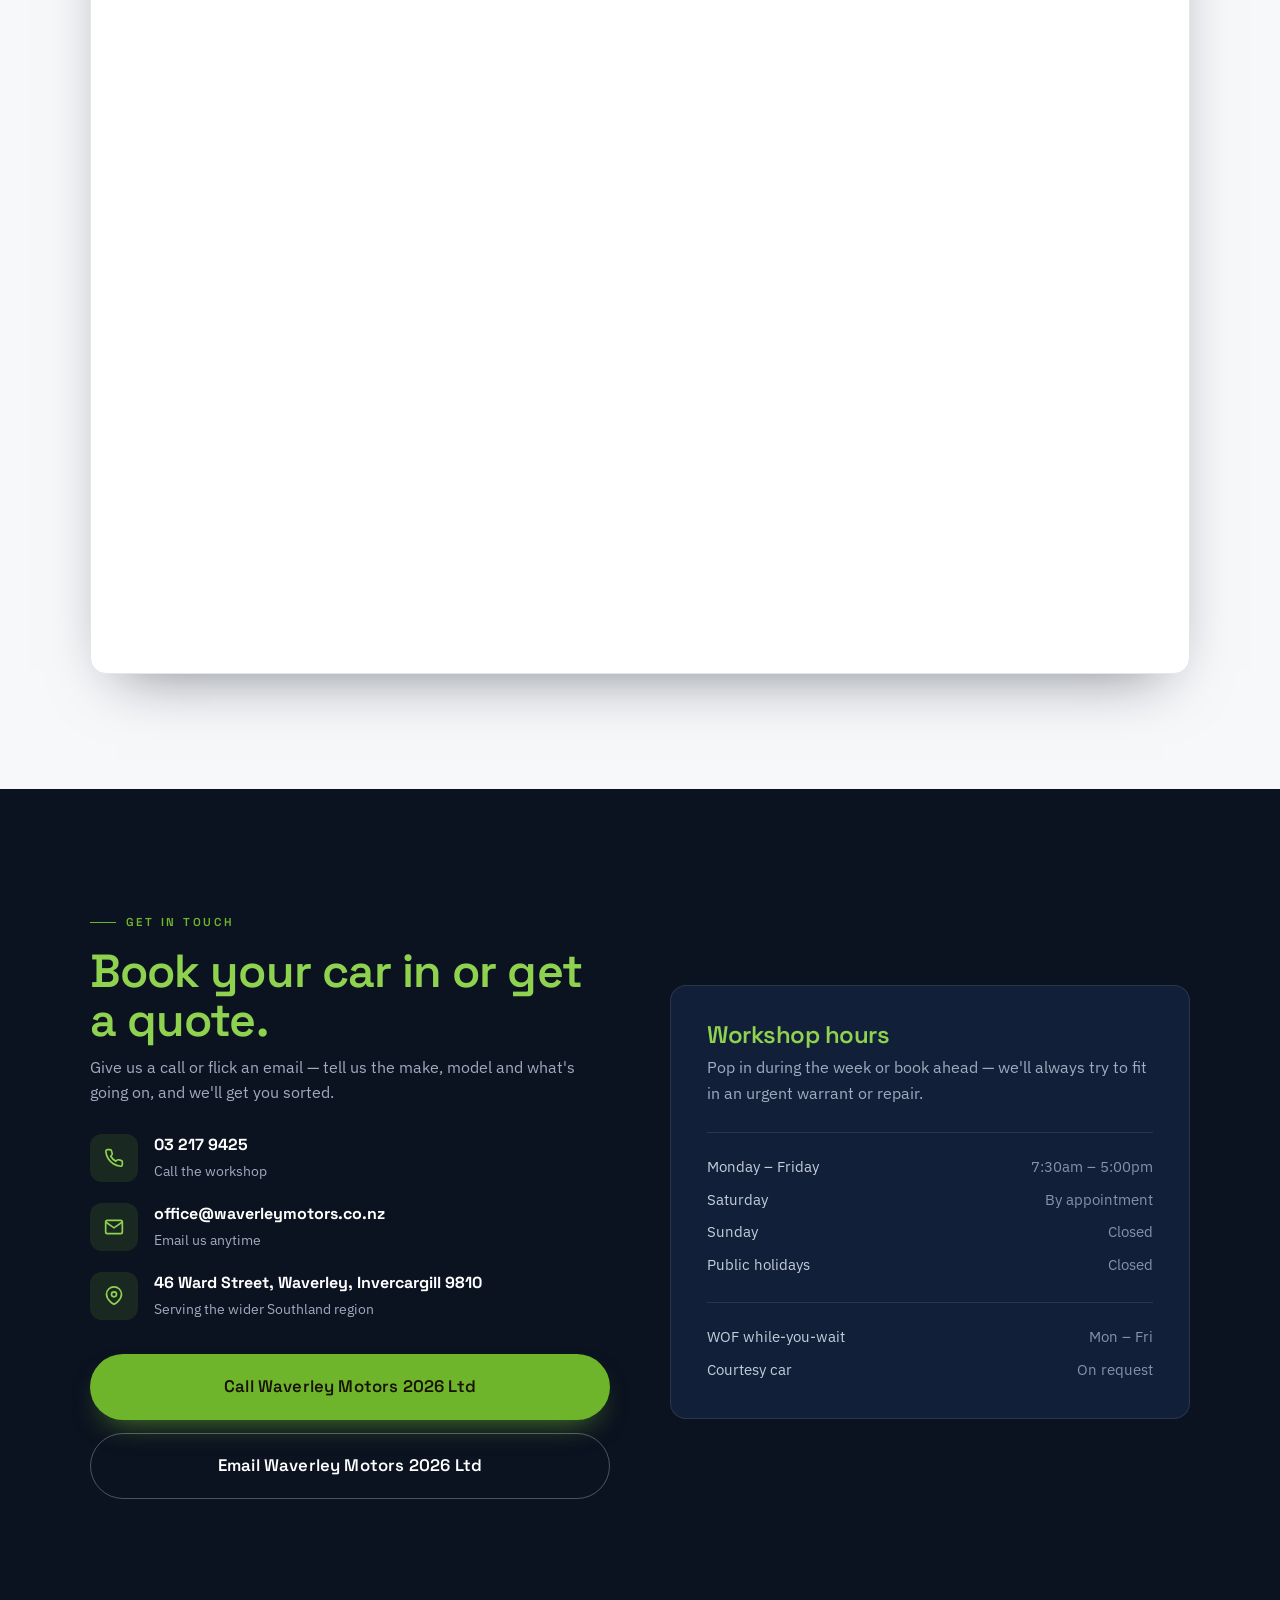
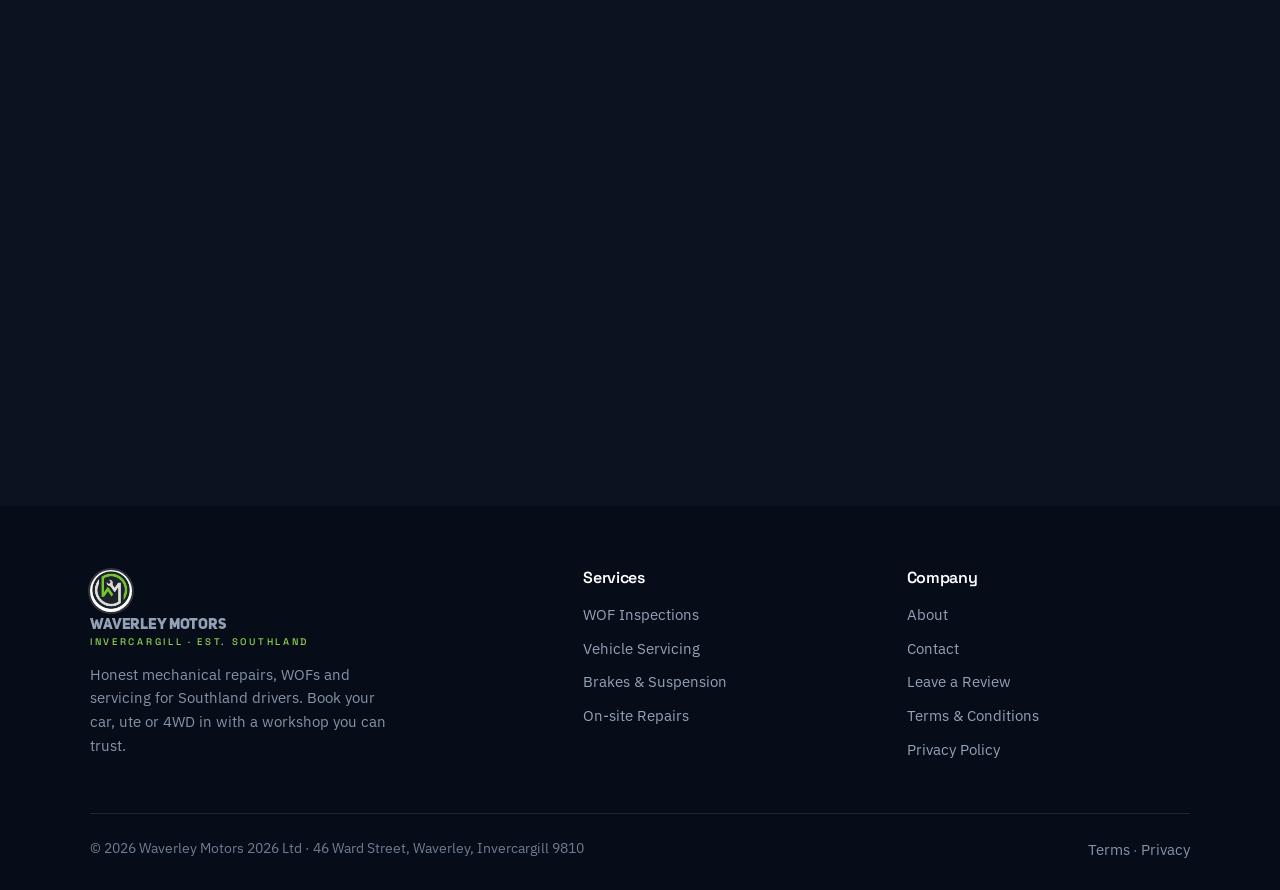
==== commit a68a589e: "Client copy revisions: hero subhead, service headings/subheads, On-site Repairs card with falcon pho" ====
--- a/index.html
+++ b/index.html
@@ -8,8 +8,8 @@
 <meta property="og:title" content="Waverley Motors 2026 Ltd | Mechanic & WOF, Invercargill">
 <meta property="og:description" content="Straight-up servicing, WOFs and repairs for Southland drivers. Book Waverley Motors today.">
 <meta property="og:type" content="website">
-<meta property="og:image" content="https://images.unsplash.com/photo-1487754180451-c456f719a1fc?auto=format&fit=crop&w=1200&q=70">
-<link rel="icon" href="data:image/svg+xml,<svg xmlns='http://www.w3.org/2000/svg' viewBox='0 0 100 100'><rect width='100' height='100' rx='22' fill='%230b1220'/><text x='50' y='68' font-size='58' font-family='Arial' font-weight='bold' text-anchor='middle' fill='%23d7a03c'>W</text></svg>">
+<meta property="og:image" content="https://waverley-motors-2026-ltd-demo.vercel.app/images/hero.jpg">
+<link rel="icon" type="image/png" href="images/logo.png">
 <link rel="preconnect" href="https://fonts.googleapis.com">
 <link rel="preconnect" href="https://fonts.gstatic.com" crossorigin>
 <link href="https://fonts.googleapis.com/css2?family=Space+Grotesk:wght@400;500;600;700&family=IBM+Plex+Sans:wght@400;500;600&display=swap" rel="stylesheet">
@@ -20,7 +20,7 @@
 <!-- Intro -->
 <div class="intro">
   <div class="intro-logo">
-    <div class="mark">W</div>
+    <img class="intro-logo-img" src="images/logo.png" alt="Waverley Motors">
     <b>Waverley Motors</b>
     <div class="intro-bar"><i></i></div>
   </div>
@@ -29,7 +29,7 @@
 <!-- Nav -->
 <nav class="nav">
   <a href="index.html" class="brand">
-    <span class="mark">W</span>
+    <img class="brand-logo" src="images/logo.png" alt="Waverley Motors logo">
     <span>Waverley Motors<small>INVERCARGILL · EST. SOUTHLAND</small></span>
   </a>
   <div class="nav-links">
@@ -37,11 +37,12 @@
     <a href="#about">About</a>
     <a href="#crew">Our Team</a>
     <a href="#reviews">Reviews</a>
+    <a href="#book">Book Online</a>
     <a href="#contact">Contact</a>
   </div>
   <div class="nav-cta">
     <a href="tel:+6432179425" class="nav-phone">03 217 9425</a>
-    <a href="#contact" class="btn btn--accent">Get a Quote</a>
+    <a href="#book" class="btn btn--accent">Book Online</a>
     <button class="nav-toggle" aria-label="Menu">
       <svg width="26" height="26" viewBox="0 0 24 24" fill="none" stroke="currentColor" stroke-width="2"><line x1="3" y1="6" x2="21" y2="6"/><line x1="3" y1="12" x2="21" y2="12"/><line x1="3" y1="18" x2="21" y2="18"/></svg>
     </button>
@@ -51,43 +52,35 @@
 <!-- Hero -->
 <header class="hero" id="top">
   <div class="hero-slides">
-    <div class="hero-slide active" style="background-image:url('https://images.unsplash.com/photo-1487754180451-c456f719a1fc?auto=format&fit=crop&w=1900&q=72')"></div>
-    <div class="hero-slide" style="background-image:url('https://images.unsplash.com/photo-1619642751034-765dfdf7c58e?auto=format&fit=crop&w=1900&q=72')"></div>
-    <div class="hero-slide" style="background-image:url('https://images.unsplash.com/photo-1625047509168-a7026f36de04?auto=format&fit=crop&w=1900&q=72')"></div>
+    <div class="hero-slide active" style="background-image:url('images/hero1.jpg')"></div>
+    <div class="hero-slide" style="background-image:url('images/hero2.jpg')"></div>
+    <div class="hero-slide" style="background-image:url('images/hero3.jpg')"></div>
   </div>
   <div class="hero-inner wrap">
     <span class="eyebrow">Invercargill · Mechanical Repairs & WOF</span>
     <h1>Servicing and repairs that keep <span>Southland</span> on the road.</h1>
-    <p class="hero-sub">From the warrant that just failed to the noise you've been ignoring — Waverley Motors gets your car, ute or 4WD sorted properly, and tells you straight what it needs.</p>
+    <p class="hero-sub">From WOF inspections and routine servicing to diagnostics and major repairs, we're here to keep your vehicle safe, reliable and ready for the road.</p>
     <div class="hero-cta">
-      <a href="#contact" class="btn btn--accent btn--lg">Get a Quote</a>
+      <a href="#book" class="btn btn--accent btn--lg">Book Online</a>
       <a href="tel:+6432179425" class="btn btn--ghost btn--lg">Call 03 217 9425</a>
+      <img class="hero-mta" src="images/mta.png" alt="MTA Assured — approved workshop">
     </div>
     <div class="hero-meta">
-      <div><b>WOF</b><span>Inspections while you wait</span></div>
-      <div><b>All makes</b><span>Petrol, diesel &amp; 4WD</span></div>
-      <div><b>Local</b><span>Right here in Invercargill</span></div>
+      <div><b>WOF Inspections</b><span>While you wait (by appointment)</span></div>
+      <div><b>All Makes &amp; Models</b><span>Petrol, Diesel &amp; 4WD</span></div>
+      <div><b>Locally Owned</b><span>Proudly servicing Southland</span></div>
+    </div>
+    <div class="hero-review" id="heroReview" aria-live="polite">
+      <div class="hr-head">
+        <span class="hr-score">4.8</span>
+        <span class="hr-stars">&#9733;&#9733;&#9733;&#9733;&#9733;</span>
+        <span class="hr-count">34 Google reviews</span>
+      </div>
+      <p class="hr-quote" id="hrQuote">"The BEST in Invercargill. Friendly, honest and go the extra mile to help their customer. Fair pricing. Highly recommended!"</p>
+      <div class="hr-name" id="hrName">Gonz Hipo &middot; Google review</div>
     </div>
   </div>
 </header>
-
-<!-- Trust strip -->
-<section class="trust">
-  <div class="wrap trust-grid">
-    <div class="trust-item">
-      <div class="ic"><svg width="22" height="22" viewBox="0 0 24 24" fill="none" stroke="currentColor" stroke-width="2"><path d="M21 10c0 7-9 12-9 12s-9-5-9-12a9 9 0 0 1 18 0Z"/><circle cx="12" cy="10" r="3"/></svg></div>
-      <div><h4>Invercargill locals</h4><p>Known around Southland — easy to find, easy to deal with.</p></div>
-    </div>
-    <div class="trust-item">
-      <div class="ic"><svg width="22" height="22" viewBox="0 0 24 24" fill="none" stroke="currentColor" stroke-width="2"><circle cx="12" cy="12" r="9"/><path d="M12 7v5l3 2"/></svg></div>
-      <div><h4>Back on the road fast</h4><p>Most services and WOFs booked in and turned around the same day.</p></div>
-    </div>
-    <div class="trust-item">
-      <div class="ic"><svg width="22" height="22" viewBox="0 0 24 24" fill="none" stroke="currentColor" stroke-width="2"><path d="M9 12l2 2 4-4"/><path d="M12 3l7 3v6c0 4-3 7-7 9-4-2-7-5-7-9V6l7-3Z"/></svg></div>
-      <div><h4>No surprise bills</h4><p>We quote before we start and call you if anything changes.</p></div>
-    </div>
-  </div>
-</section>
 
 <!-- Services -->
 <section class="section section--light" id="services">
@@ -95,38 +88,50 @@
     <div class="section-head reveal">
       <span class="eyebrow">What we do</span>
       <h2>Everything your vehicle needs, under one roof.</h2>
-      <p>A full-service workshop for the everyday cars, work utes and farm 4WDs that keep Southland moving.</p>
+      <p>Trusted local mechanics delivering quality workmanship and reliable service for every vehicle you drive.</p>
     </div>
     <div class="svc-grid">
       <div class="svc-card reveal">
-        <div class="svc-ic"><svg width="24" height="24" viewBox="0 0 24 24" fill="none" stroke="currentColor" stroke-width="2"><path d="M9 12l2 2 4-4"/><rect x="3" y="4" width="18" height="16" rx="2"/></svg></div>
-        <h3>WOF Inspections</h3>
-        <p>Warrant of Fitness checks done thoroughly and honestly. If it fails, we'll tell you exactly what's needed to pass.</p>
-      </div>
-      <div class="svc-card reveal">
-        <div class="svc-ic"><svg width="24" height="24" viewBox="0 0 24 24" fill="none" stroke="currentColor" stroke-width="2"><path d="M14.7 6.3a4 4 0 0 0-5.4 5.4l-6 6 3 3 6-6a4 4 0 0 0 5.4-5.4l-2.3 2.3-2.1-.6-.6-2.1 2.3-2.3Z"/></svg></div>
-        <h3>Servicing &amp; Tune-ups</h3>
-        <p>Oil, filters, fluids and a full check-over on a schedule that suits your kays — petrol and diesel.</p>
-      </div>
-      <div class="svc-card reveal">
-        <div class="svc-ic"><svg width="24" height="24" viewBox="0 0 24 24" fill="none" stroke="currentColor" stroke-width="2"><circle cx="12" cy="12" r="9"/><circle cx="12" cy="12" r="3"/><path d="M12 3v3M12 18v3M3 12h3M18 12h3"/></svg></div>
-        <h3>Brakes &amp; Suspension</h3>
-        <p>Squealing, shuddering or a soft pedal? New pads, discs, shocks and struts fitted and road-tested.</p>
-      </div>
-      <div class="svc-card reveal">
-        <div class="svc-ic"><svg width="24" height="24" viewBox="0 0 24 24" fill="none" stroke="currentColor" stroke-width="2"><path d="M13 2 3 14h7l-1 8 10-12h-7l1-8Z"/></svg></div>
-        <h3>Diagnostics &amp; Auto Electrical</h3>
-        <p>Engine light on? We plug in, read the fault properly and fix the cause — not just clear the code.</p>
-      </div>
-      <div class="svc-card reveal">
-        <div class="svc-ic"><svg width="24" height="24" viewBox="0 0 24 24" fill="none" stroke="currentColor" stroke-width="2"><circle cx="12" cy="12" r="9"/><circle cx="12" cy="12" r="4"/></svg></div>
-        <h3>Tyres &amp; Wheel Alignment</h3>
-        <p>New tyres, punctures, rotations and four-wheel alignments to stop uneven wear and pulling.</p>
-      </div>
-      <div class="svc-card reveal">
-        <div class="svc-ic"><svg width="24" height="24" viewBox="0 0 24 24" fill="none" stroke="currentColor" stroke-width="2"><path d="M12 2v4M12 18v4M4.9 4.9l2.8 2.8M16.3 16.3l2.8 2.8M2 12h4M18 12h4"/><circle cx="12" cy="12" r="3"/></svg></div>
-        <h3>Cambelts &amp; Clutches</h3>
-        <p>The bigger jobs done right — timing belts, water pumps and clutch replacements to keep you off the tow truck.</p>
+        <div class="svc-media"><img src="images/g5.jpg" alt="Warrant of Fitness sticker on a windscreen at Waverley Motors" loading="lazy"></div>
+        <div class="svc-body">
+          <h3>WOF Inspections</h3>
+          <p>Warrant of Fitness checks done thoroughly and honestly. If it fails, we'll tell you exactly what's needed to pass.</p>
+        </div>
+      </div>
+      <div class="svc-card reveal">
+        <div class="svc-media"><img src="images/g4.jpg" alt="Engine bay work being carried out in the Waverley Motors workshop" loading="lazy"></div>
+        <div class="svc-body">
+          <h3>Vehicle Servicing</h3>
+          <p>Routine servicing to keep your vehicle reliable, efficient and performing at its best.</p>
+        </div>
+      </div>
+      <div class="svc-card reveal">
+        <div class="svc-media"><img src="images/g1.jpg" alt="Lifted Toyota Hilux 4WD outside Waverley Motors" loading="lazy"></div>
+        <div class="svc-body">
+          <h3>Brakes &amp; Suspension</h3>
+          <p>Quality brake and suspension repairs to keep your vehicle safe on the road.</p>
+        </div>
+      </div>
+      <div class="svc-card reveal">
+        <div class="svc-media"><img src="images/g3.jpg" alt="Classic Ford sedan outside the Waverley Motors workshop" loading="lazy"></div>
+        <div class="svc-body">
+          <h3>Diagnostics &amp; Auto Electrical</h3>
+          <p>Accurate fault diagnosis, auto electrical repairs and installations for all makes and models.</p>
+        </div>
+      </div>
+      <div class="svc-card reveal">
+        <div class="svc-media"><img src="images/onsite.jpg" alt="Classic Ford Falcon in the shed alongside a ute at Waverley Motors" loading="lazy"></div>
+        <div class="svc-body">
+          <h3>On-site Repairs</h3>
+          <p>We can bring the workshop to you, providing convenient on-site servicing and repairs where practical.</p>
+        </div>
+      </div>
+      <div class="svc-card reveal">
+        <div class="svc-media"><img src="images/g6.jpg" alt="Chevrolet Silverado ute at the Waverley Motors workshop" loading="lazy"></div>
+        <div class="svc-body">
+          <h3>Cambelts &amp; Clutches</h3>
+          <p>The bigger jobs done right — timing belts, water pumps and clutch replacements to keep you off the tow truck.</p>
+        </div>
       </div>
     </div>
   </div>
@@ -137,18 +142,18 @@
   <div class="wrap split">
     <div class="reveal">
       <span class="eyebrow">About the workshop</span>
-      <h2 style="font-size:clamp(2rem,4.2vw,2.9rem);margin:16px 0 18px">A Southland workshop that treats your car like its own.</h2>
-      <p style="color:var(--muted)">Waverley Motors is an Invercargill mechanical workshop looking after the cars, utes and 4WDs that Southland families and tradies rely on. Whether it's a quick warrant or a job that's been putting you off, you'll get a straight answer and work done properly the first time.</p>
-      <p style="color:var(--muted)">No jargon, no upselling — just honest advice on what your vehicle actually needs to be safe and reliable through a Southland winter.</p>
+      <h2 style="font-size:clamp(2rem,4.2vw,2.9rem);margin:16px 0 18px">A workshop you can rely on.</h2>
+      <p style="color:var(--muted)">Waverley Motors is a locally owned and operated workshop in Invercargill, providing quality servicing, repairs and WOF inspections for all vehicle makes and models. Whether it's routine maintenance, a failed WOF or a more complex repair, we'll give you honest advice, clear communication and quality workmanship every step of the way.</p>
+      <p style="color:var(--muted)">No unnecessary upselling, just the right repairs to keep your vehicle safe, reliable and ready for the road.</p>
       <ul class="checklist">
-        <li><span class="tick"><svg width="14" height="14" viewBox="0 0 24 24" fill="none" stroke="currentColor" stroke-width="3"><path d="M5 12l5 5L20 6"/></svg></span> Locally owned and operated in Invercargill</li>
-        <li><span class="tick"><svg width="14" height="14" viewBox="0 0 24 24" fill="none" stroke="currentColor" stroke-width="3"><path d="M5 12l5 5L20 6"/></svg></span> Clear quotes before any work starts</li>
-        <li><span class="tick"><svg width="14" height="14" viewBox="0 0 24 24" fill="none" stroke="currentColor" stroke-width="3"><path d="M5 12l5 5L20 6"/></svg></span> Workmanship you can count on</li>
+        <li><span class="tick"><svg width="14" height="14" viewBox="0 0 24 24" fill="none" stroke="currentColor" stroke-width="3"><path d="M5 12l5 5L20 6"/></svg></span> Experienced, qualified technicians</li>
+        <li><span class="tick"><svg width="14" height="14" viewBox="0 0 24 24" fill="none" stroke="currentColor" stroke-width="3"><path d="M5 12l5 5L20 6"/></svg></span> Honest advice</li>
+        <li><span class="tick"><svg width="14" height="14" viewBox="0 0 24 24" fill="none" stroke="currentColor" stroke-width="3"><path d="M5 12l5 5L20 6"/></svg></span> Quality workmanship you can trust</li>
       </ul>
-      <a href="#contact" class="btn btn--dark">Book your vehicle in</a>
+      <a href="#book" class="btn btn--dark">Book online</a>
     </div>
     <div class="split-media reveal">
-      <img src="https://images.unsplash.com/photo-1493238792000-8113da705763?auto=format&fit=crop&w=1100&q=72" alt="Mechanic working under the bonnet of a car in the Waverley Motors workshop" width="1100" height="825" loading="lazy">
+      <img src="images/about.jpg" alt="Mechanic working under the bonnet of a car in the Waverley Motors workshop" width="1100" height="825" loading="lazy">
       <span class="corner-tag">On the tools since day one</span>
     </div>
   </div>
@@ -191,51 +196,48 @@
   </div>
 </section>
 
-<!-- Gallery -->
-<section class="section section--light">
-  <div class="wrap">
-    <div class="section-head reveal">
-      <span class="eyebrow">In the workshop</span>
-      <h2>A proper set-up for proper work.</h2>
-    </div>
-    <div class="gallery reveal">
-      <img src="https://images.unsplash.com/photo-1619642751034-765dfdf7c58e?auto=format&fit=crop&w=800&q=72" alt="Car raised on a hoist in the workshop" loading="lazy">
-      <img src="https://images.unsplash.com/photo-1530046339160-ce3e530c7d2f?auto=format&fit=crop&w=800&q=72" alt="Technician working on an engine bay" loading="lazy">
-      <img src="https://images.unsplash.com/photo-1486262715619-67b85e0b08d3?auto=format&fit=crop&w=800&q=72" alt="Close-up of engine components during a service" loading="lazy">
-      <img src="https://images.unsplash.com/photo-1552519507-da3b142c6e3d?auto=format&fit=crop&w=800&q=72" alt="Vehicle ready to leave the workshop" loading="lazy">
-      <img src="https://images.unsplash.com/photo-1625047509168-a7026f36de04?auto=format&fit=crop&w=800&q=72" alt="Mechanic carrying out repairs" loading="lazy">
-      <img src="https://images.unsplash.com/photo-1580273916550-e323be2ae537?auto=format&fit=crop&w=800&q=72" alt="Tools and diagnostic gear on the workshop bench" loading="lazy">
-    </div>
-  </div>
-</section>
-
 <!-- Reviews -->
 <section class="section section--bone" id="reviews">
   <div class="wrap">
     <div class="section-head reveal">
-      <span class="badge">Example reviews</span>
+      <span class="badge">&#9733; 4.8 on Google &middot; 34 reviews</span>
       <h2>What Southland drivers say.</h2>
-      <p>A few words from the locals who trust us with their vehicles.</p>
+      <p>Real reviews from the locals who trust us with their vehicles, straight from our Google Business Profile.</p>
     </div>
     <div class="rev-grid">
       <div class="rev-card reveal">
         <div class="stars">★★★★★</div>
-        <p>"Failed my warrant somewhere else and Cole sorted it same day for a fair price. Explained everything without the runaround. Won't take my Hilux anywhere else now."</p>
-        <div class="rev-who"><span class="ini">DM</span><div><b>Dylan M.</b><span>Waikiwi, Invercargill</span></div></div>
-      </div>
-      <div class="rev-card reveal">
-        <div class="stars">★★★★★</div>
-        <p>"Booked in for a service, they spotted a brake issue before it got dangerous and rang me first before doing anything. Honest crew — hard to find these days."</p>
-        <div class="rev-who"><span class="ini">RT</span><div><b>Rachel T.</b><span>Otatara</span></div></div>
-      </div>
-      <div class="rev-card reveal">
-        <div class="stars">★★★★★</div>
-        <p>"Quick, tidy and actually cheaper than the quote. Had the family wagon back the same afternoon. Good to have a mechanic in town you can trust."</p>
-        <div class="rev-who"><span class="ini">SW</span><div><b>Sam W.</b><span>Windsor, Invercargill</span></div></div>
+        <p>"I have had a very good experience with them over the last three years. I always take my car there for servicing and other related work. They consistently provide high-quality service and ensure customer satisfaction. Very pleased with their professionalism and excellent service. Thank you Waverley Motors team."</p>
+        <div class="rev-who"><span class="ini">AS</span><div><b>Ankush Saini</b><span>Google review</span></div></div>
+      </div>
+      <div class="rev-card reveal">
+        <div class="stars">★★★★★</div>
+        <p>"Best WOF place in Invercargill. Me and my family have been taking our vehicles here for years and always had good reliable service. Will keep coming here for years to come."</p>
+        <div class="rev-who"><span class="ini">CC</span><div><b>Cameron Corcoran</b><span>Local Guide &middot; Google review</span></div></div>
+      </div>
+      <div class="rev-card reveal">
+        <div class="stars">★★★★★</div>
+        <p>"The BEST in Invercargill. They are friendly, honest and go the extra mile to help their customer. Fair pricing. Highly recommended!"</p>
+        <div class="rev-who"><span class="ini">GH</span><div><b>Gonz Hipo</b><span>Google review</span></div></div>
+      </div>
+      <div class="rev-card reveal">
+        <div class="stars">★★★★★</div>
+        <p>"Very awesome garage who tells it like it is and doesn't rip you off. Staff are always helpful and very friendly and welcoming."</p>
+        <div class="rev-who"><span class="ini">ZA</span><div><b>Zivana Marie Anderson</b><span>Local Guide &middot; Google review</span></div></div>
+      </div>
+      <div class="rev-card reveal">
+        <div class="stars">★★★★★</div>
+        <p>"Great mechanics, very fair prices, and can't forget the great customer service by Bronwyn."</p>
+        <div class="rev-who"><span class="ini">TM</span><div><b>Tim Macdonald</b><span>Local Guide &middot; Google review</span></div></div>
+      </div>
+      <div class="rev-card reveal">
+        <div class="stars">★★★★★</div>
+        <p>"Great friendly service. You can trust the team here!!"</p>
+        <div class="rev-who"><span class="ini">OJ</span><div><b>Ollie Jackson</b><span>Local Guide &middot; Google review</span></div></div>
       </div>
     </div>
     <div style="text-align:center;margin-top:40px" class="reveal">
-      <a href="review.html" class="btn btn--dark btn--lg">Read &amp; leave reviews</a>
+      <a href="https://www.google.com/search?q=Waverley+Motors+Invercargill+reviews" target="_blank" rel="noopener" class="btn btn--dark btn--lg">Read &amp; leave reviews</a>
     </div>
   </div>
 </section>
@@ -246,7 +248,21 @@
     <div class="stars">★★★★★</div>
     <h2>Happy with our work? Leave us a review.</h2>
     <p>It takes 30 seconds and helps other Southland drivers find an honest workshop. We'd really appreciate it.</p>
-    <a href="review.html" class="btn btn--accent btn--lg">Leave a Review</a>
+    <a href="https://www.google.com/search?q=Waverley+Motors+Invercargill+reviews" target="_blank" rel="noopener" class="btn btn--accent btn--lg">Leave a Review</a>
+  </div>
+</section>
+
+<!-- Book Online -->
+<section class="section section--light" id="book">
+  <div class="wrap">
+    <div class="section-head reveal">
+      <span class="eyebrow">Book online</span>
+      <h2>Book your car in, anytime.</h2>
+      <p>Pick a service and a time that suits you — our online booking system goes straight through to the workshop.</p>
+    </div>
+    <div class="book-wrap reveal">
+      <iframe class="book-frame" src="https://www.mechanicdesk.com.au/online-booking/index.html?token=e17a1789c43d6bd2d6bf738fa53d892a822ad86c" title="Waverley Motors online booking" loading="lazy"></iframe>
+    </div>
   </div>
 </section>
 
@@ -264,16 +280,16 @@
         </div>
         <div class="contact-line">
           <div class="ic"><svg width="20" height="20" viewBox="0 0 24 24" fill="none" stroke="currentColor" stroke-width="2"><rect x="2" y="4" width="20" height="16" rx="2"/><path d="m2 6 10 7L22 6"/></svg></div>
-          <div><b>cole@waverlymotors.co.nz</b><span>Email us anytime</span></div>
+          <div><b>office@waverleymotors.co.nz</b><span>Email us anytime</span></div>
         </div>
         <div class="contact-line">
           <div class="ic"><svg width="20" height="20" viewBox="0 0 24 24" fill="none" stroke="currentColor" stroke-width="2"><path d="M21 10c0 7-9 12-9 12s-9-5-9-12a9 9 0 0 1 18 0Z"/><circle cx="12" cy="10" r="3"/></svg></div>
-          <div><b>Invercargill, Southland</b><span>Serving the wider Southland region</span></div>
+          <div><b>46 Ward Street, Waverley, Invercargill 9810</b><span>Serving the wider Southland region</span></div>
         </div>
       </div>
       <div class="contact-actions">
         <a href="tel:+6432179425" class="btn btn--accent btn--lg">Call Waverley Motors 2026 Ltd</a>
-        <a href="mailto:cole@waverlymotors.co.nz" class="btn btn--ghost btn--lg">Email Waverley Motors 2026 Ltd</a>
+        <a href="mailto:office@waverleymotors.co.nz" class="btn btn--ghost btn--lg">Email Waverley Motors 2026 Ltd</a>
       </div>
     </div>
     <div class="contact-card reveal">
@@ -293,32 +309,37 @@
   </div>
 </section>
 
+<!-- Map -->
+<section class="map-section" id="map" aria-label="Waverley Motors location map">
+  <iframe class="map-frame" src="https://www.google.com/maps?q=46%20Ward%20Street%2C%20Waverley%2C%20Invercargill%209810&output=embed" title="Waverley Motors, 46 Ward Street, Waverley, Invercargill 9810" loading="lazy" referrerpolicy="no-referrer-when-downgrade"></iframe>
+</section>
+
 <!-- Footer -->
 <footer class="footer">
   <div class="wrap">
     <div class="footer-top">
       <div>
-        <a href="index.html" class="brand"><span class="mark">W</span><span>Waverley Motors<small>INVERCARGILL · EST. SOUTHLAND</small></span></a>
+        <a href="index.html" class="brand"><img class="brand-logo" src="images/logo.png" alt="Waverley Motors logo"><span>Waverley Motors<small>INVERCARGILL · EST. SOUTHLAND</small></span></a>
         <p class="footer-blurb">Honest mechanical repairs, WOFs and servicing for Southland drivers. Book your car, ute or 4WD in with a workshop you can trust.</p>
       </div>
       <div>
         <h4>Services</h4>
         <a href="#services">WOF Inspections</a>
-        <a href="#services">Servicing &amp; Tune-ups</a>
+        <a href="#services">Vehicle Servicing</a>
         <a href="#services">Brakes &amp; Suspension</a>
-        <a href="#services">Tyres &amp; Alignment</a>
+        <a href="#services">On-site Repairs</a>
       </div>
       <div>
         <h4>Company</h4>
         <a href="#about">About</a>
         <a href="#contact">Contact</a>
-        <a href="review.html">Leave a Review</a>
+        <a href="https://www.google.com/search?q=Waverley+Motors+Invercargill+reviews" target="_blank" rel="noopener">Leave a Review</a>
         <a href="terms.html">Terms &amp; Conditions</a>
         <a href="privacy.html">Privacy Policy</a>
       </div>
     </div>
     <div class="footer-bottom">
-      <span>© 2026 Waverley Motors 2026 Ltd · Invercargill, Southland</span>
+      <span>© 2026 Waverley Motors 2026 Ltd · 46 Ward Street, Waverley, Invercargill 9810</span>
       <span><a href="terms.html">Terms</a> · <a href="privacy.html">Privacy</a></span>
     </div>
   </div>
--- a/styles.css
+++ b/styles.css
@@ -11,8 +11,10 @@
   --muted:#5a6577;
   --line:#e4e6ea;
   --line-dk:rgba(255,255,255,.10);
-  --accent:#d7a03c;      /* burnished amber */
-  --accent-2:#eeba57;
+  --accent:#6fb52c;      /* Waverley green */
+  --accent-deep:#569417; /* deeper green (hover) */
+  --accent-2:#8fd24f;    /* light green accent for dark bg */
+  --accent-ink:#2f6a12;  /* readable green for light/bone headings */
   --radius:16px;
   --radius-sm:11px;
   --shadow:0 24px 60px -28px rgba(9,15,28,.55);
@@ -61,7 +63,7 @@
   will-change:transform;
 }
 .btn:hover{transform:translateY(-3px)}
-.btn--accent{background:var(--accent);color:#1a1204;box-shadow:0 14px 30px -14px rgba(215,160,60,.7)}
+.btn--accent{background:var(--accent);color:#1a1204;box-shadow:0 14px 30px -14px rgba(111,181,44,.7)}
 .btn--accent:hover{background:var(--accent-2)}
 .btn--ghost{background:transparent;border-color:rgba(255,255,255,.28);color:#fff}
 .btn--ghost:hover{border-color:#fff;background:rgba(255,255,255,.06)}
@@ -80,8 +82,8 @@
 .brand{display:flex;align-items:center;gap:.65rem;color:#fff;font-family:"Space Grotesk",sans-serif;font-weight:600;font-size:1.18rem;letter-spacing:-.01em}
 .brand .mark{
   width:38px;height:38px;border-radius:10px;display:grid;place-items:center;
-  background:linear-gradient(150deg,var(--accent),#a86f1c);color:#160f02;font-weight:700;font-size:.95rem;
-  box-shadow:0 8px 20px -8px rgba(215,160,60,.6)
+  background:linear-gradient(150deg,var(--accent),#3f7d1a);color:#160f02;font-weight:700;font-size:.95rem;
+  box-shadow:0 8px 20px -8px rgba(111,181,44,.6)
 }
 .brand small{display:block;font-size:.6rem;letter-spacing:.28em;color:var(--accent-2);font-weight:500;margin-top:1px}
 .nav-links{display:flex;align-items:center;gap:2rem}
@@ -126,7 +128,7 @@
 .trust{background:var(--bg-2);color:#eef1f6;border-top:1px solid var(--line-dk)}
 .trust-grid{display:grid;grid-template-columns:repeat(3,1fr);gap:clamp(24px,4vw,54px);padding:44px 0}
 .trust-item{display:flex;gap:1rem;align-items:flex-start}
-.trust-item .ic{flex:0 0 auto;width:46px;height:46px;border-radius:12px;background:rgba(215,160,60,.14);color:var(--accent-2);display:grid;place-items:center}
+.trust-item .ic{flex:0 0 auto;width:46px;height:46px;border-radius:12px;background:rgba(111,181,44,.14);color:var(--accent-2);display:grid;place-items:center}
 .trust-item h4{font-size:1.08rem;margin-bottom:3px;color:#fff}
 .trust-item p{margin:0;color:#98a5b8;font-size:.92rem}
 @media(max-width:760px){.trust-grid{grid-template-columns:1fr;gap:22px}}
@@ -134,13 +136,16 @@
 /* Services */
 .svc-grid{display:grid;grid-template-columns:repeat(3,1fr);gap:22px}
 .svc-card{
-  background:#fff;border:1px solid var(--line);border-radius:var(--radius);padding:30px 28px;
+  background:#fff;border:1px solid var(--line);border-radius:var(--radius);padding:0;
   transition:transform .35s var(--ease),box-shadow .35s,border-color .35s;position:relative;overflow:hidden;
 }
-.svc-card::before{content:"";position:absolute;left:0;top:0;height:3px;width:0;background:var(--accent);transition:width .4s var(--ease)}
+.svc-card::before{content:"";position:absolute;left:0;top:0;height:3px;width:0;background:var(--accent);transition:width .4s var(--ease);z-index:2}
 .svc-card:hover{transform:translateY(-6px);box-shadow:var(--shadow);border-color:#d8dbe1}
 .svc-card:hover::before{width:100%}
-.svc-ic{width:52px;height:52px;border-radius:13px;background:var(--bg);color:var(--accent-2);display:grid;place-items:center;margin-bottom:18px}
+.svc-media{aspect-ratio:16/10;overflow:hidden;background:var(--bg)}
+.svc-media img{width:100%;height:100%;object-fit:cover;filter:saturate(.85) contrast(1.05);transition:transform .5s var(--ease)}
+.svc-card:hover .svc-media img{transform:scale(1.06)}
+.svc-body{padding:24px 26px 28px}
 .svc-card h3{font-size:1.28rem;margin-bottom:9px}
 .svc-card p{color:var(--muted);font-size:.96rem;margin:0}
 @media(max-width:900px){.svc-grid{grid-template-columns:1fr 1fr}}
@@ -157,7 +162,7 @@
 }
 .checklist{list-style:none;padding:0;margin:24px 0 30px;display:grid;gap:14px}
 .checklist li{display:flex;gap:.8rem;align-items:flex-start;font-weight:500}
-.checklist .tick{flex:0 0 auto;width:26px;height:26px;border-radius:50%;background:rgba(215,160,60,.16);color:#9a6d1e;display:grid;place-items:center;margin-top:1px}
+.checklist .tick{flex:0 0 auto;width:26px;height:26px;border-radius:50%;background:rgba(111,181,44,.16);color:#2f6a12;display:grid;place-items:center;margin-top:1px}
 @media(max-width:840px){.split{grid-template-columns:1fr}.split-media{order:-1}}
 
 /* Crew */
@@ -172,8 +177,8 @@
 @media(max-width:520px){.crew-grid{grid-template-columns:1fr}}
 
 /* Badge */
-.badge{display:inline-block;background:rgba(215,160,60,.14);color:#9a6d1e;font-family:"Space Grotesk",sans-serif;font-weight:600;font-size:.72rem;letter-spacing:.12em;text-transform:uppercase;padding:.4rem .85rem;border-radius:999px;margin-bottom:18px}
-.section--dark .badge{background:rgba(215,160,60,.16);color:var(--accent-2)}
+.badge{display:inline-block;background:rgba(111,181,44,.14);color:#2f6a12;font-family:"Space Grotesk",sans-serif;font-weight:600;font-size:.72rem;letter-spacing:.12em;text-transform:uppercase;padding:.4rem .85rem;border-radius:999px;margin-bottom:18px}
+.section--dark .badge{background:rgba(111,181,44,.16);color:var(--accent-2)}
 
 /* Reviews */
 .rev-grid{display:grid;grid-template-columns:repeat(3,1fr);gap:22px}
@@ -195,7 +200,7 @@
 
 /* Review funnel banner */
 .funnel{background:linear-gradient(120deg,#0b1220,#152742);color:#fff;text-align:center;position:relative;overflow:hidden}
-.funnel::before{content:"";position:absolute;inset:0;background:radial-gradient(circle at 80% 20%,rgba(215,160,60,.22),transparent 55%)}
+.funnel::before{content:"";position:absolute;inset:0;background:radial-gradient(circle at 80% 20%,rgba(111,181,44,.22),transparent 55%)}
 .funnel .wrap{position:relative;z-index:1}
 .funnel .stars{font-size:2rem;letter-spacing:6px;color:var(--accent-2);margin-bottom:14px}
 .funnel h2{font-size:clamp(1.8rem,4vw,2.7rem);margin-bottom:14px}
@@ -205,7 +210,7 @@
 .contact-grid{display:grid;grid-template-columns:1fr 1fr;gap:clamp(28px,5vw,60px);align-items:center}
 .contact-lines{display:grid;gap:18px;margin:26px 0 32px}
 .contact-line{display:flex;gap:1rem;align-items:center}
-.contact-line .ic{width:48px;height:48px;border-radius:12px;background:rgba(215,160,60,.14);color:var(--accent-2);display:grid;place-items:center;flex:0 0 auto}
+.contact-line .ic{width:48px;height:48px;border-radius:12px;background:rgba(111,181,44,.14);color:var(--accent-2);display:grid;place-items:center;flex:0 0 auto}
 .contact-line b{display:block;font-family:"Space Grotesk",sans-serif;color:#fff}
 .contact-line span{color:#9fabbe;font-size:.9rem}
 .contact-actions{display:flex;flex-direction:column;gap:14px}
@@ -238,16 +243,16 @@
 .intro{position:fixed;inset:0;z-index:999;background:var(--bg);display:grid;place-items:center;transition:opacity .7s ease,visibility .7s}
 .intro.done{opacity:0;visibility:hidden}
 .intro-logo{display:flex;flex-direction:column;align-items:center;gap:16px;color:#fff}
-.intro-logo .mark{width:64px;height:64px;border-radius:16px;display:grid;place-items:center;background:linear-gradient(150deg,var(--accent),#a86f1c);color:#160f02;font-family:"Space Grotesk",sans-serif;font-weight:700;font-size:1.5rem;animation:pop .8s var(--ease)}
+.intro-logo .mark{width:64px;height:64px;border-radius:16px;display:grid;place-items:center;background:linear-gradient(150deg,var(--accent),#3f7d1a);color:#160f02;font-family:"Space Grotesk",sans-serif;font-weight:700;font-size:1.5rem;animation:pop .8s var(--ease)}
 .intro-logo b{font-family:"Space Grotesk",sans-serif;font-size:1.2rem;letter-spacing:.02em}
 .intro-bar{width:120px;height:2px;background:rgba(255,255,255,.15);border-radius:2px;overflow:hidden}
-.intro-bar i{display:block;height:100%;width:0;background:var(--accent);animation:load 1.1s ease forwards}
+.intro-bar i{display:block;height:100%;width:0;background:var(--accent);animation:load 1.6s ease forwards}
 @keyframes pop{from{transform:scale(.7);opacity:0}to{transform:scale(1);opacity:1}}
 @keyframes load{to{width:100%}}
 
 /* Sub-page hero */
 .subhero{background:var(--bg);color:#fff;padding:150px 0 70px;position:relative;overflow:hidden}
-.subhero::before{content:"";position:absolute;inset:0;background:radial-gradient(circle at 85% 10%,rgba(215,160,60,.16),transparent 55%)}
+.subhero::before{content:"";position:absolute;inset:0;background:radial-gradient(circle at 85% 10%,rgba(111,181,44,.16),transparent 55%)}
 .subhero .wrap{position:relative;z-index:1}
 .subhero h1{font-size:clamp(2.2rem,5vw,3.4rem);margin:16px 0 12px}
 .subhero p{color:#9fabbe;max-width:56ch}
@@ -262,3 +267,96 @@
   .reveal{opacity:1;transform:none;transition:none}
   *{scroll-behavior:auto}
 }
+
+/* ===== Brand logo (circular emblem) ===== */
+.brand-logo{width:46px;height:46px;border-radius:50%;object-fit:cover;flex:0 0 auto;display:block;background:#fff;box-shadow:0 0 0 2px rgba(255,255,255,.16)}
+.footer .brand-logo{width:42px;height:42px}
+.intro-logo-img{width:78px;height:78px;border-radius:50%;object-fit:cover;background:#fff;box-shadow:0 0 0 3px rgba(111,181,44,.5);animation:pop .8s var(--ease)}
+
+/* ===== Rotating hero review card ===== */
+.hero-review{
+  position:absolute; z-index:3; top:150px; right:0;
+  width:340px; max-width:36vw;
+  background:rgba(11,18,32,.68); backdrop-filter:blur(12px);
+  border:1px solid rgba(255,255,255,.16); border-radius:16px; padding:20px 22px;
+  color:#fff; box-shadow:0 26px 60px -28px rgba(0,0,0,.8);
+}
+.hr-head{display:flex;align-items:center;gap:10px;margin-bottom:13px;flex-wrap:wrap}
+.hr-score{font-family:"Space Grotesk",sans-serif;font-weight:700;font-size:1.55rem;color:#fff;line-height:1}
+.hr-stars{color:var(--accent-2);letter-spacing:2px;font-size:1.02rem}
+.hr-count{font-size:.76rem;color:#aab6c8;width:100%;letter-spacing:.02em}
+.hr-quote{font-size:.98rem;line-height:1.55;color:#e7ecf4;margin:0;min-height:4.7em;transition:opacity .4s ease}
+.hr-name{margin-top:11px;font-size:.82rem;color:var(--accent-2);font-weight:600;transition:opacity .4s ease}
+.hero-review.fade .hr-quote,.hero-review.fade .hr-name{opacity:0}
+/* Show the hero review widget on mobile — move it into the flow below the hero content */
+@media(max-width:980px){
+  .hero-review{
+    position:relative;top:auto;right:auto;left:auto;
+    width:100%;max-width:none;margin:26px 0 0;
+  }
+  .hero-inner{padding-bottom:clamp(30px,7vw,60px)}
+}
+
+/* ===== Brand wordmark font: Uni Sans Heavy (self-hosted) ===== */
+@font-face{
+  font-family:"Uni Sans Heavy";
+  src:url("fonts/uni-sans-heavy.otf") format("opentype");
+  font-weight:400 900;font-style:normal;font-display:swap;
+}
+.brand span,
+.footer .brand span,
+.intro-logo b{
+  font-family:"Uni Sans Heavy","Space Grotesk",sans-serif;
+  font-weight:400;
+  text-transform:uppercase;
+  letter-spacing:-.01em;
+}
+.brand span{line-height:1.05}
+.brand small{font-family:"Space Grotesk",sans-serif !important;letter-spacing:.28em}
+
+/* ===== Green headings on light / bone sections ===== */
+.section--light h1,.section--light h2,.section--light h3,
+.section--bone h1,.section--bone h2,.section--bone h3,
+.subhero .prose h2{
+  color:var(--accent-ink);
+}
+/* Headings on dark sections read in brand green */
+.section--dark h1,.section--dark h2,.section--dark h3,
+.funnel h2{color:var(--accent-2)}
+.crew-card h3{color:var(--accent-2)}
+.contact-card h3{color:var(--accent-2)}
+/* Keep hero H1 white for legibility, with green highlight span already set */
+
+/* ===== MTA approved badge on hero (right of the Call button) ===== */
+.hero-mta{
+  height:60px;width:auto;align-self:center;
+  background:#fff;border-radius:12px;padding:6px 9px;
+  box-shadow:0 14px 30px -14px rgba(0,0,0,.6);
+}
+@media(max-width:760px){
+  .hero-mta{height:52px}
+}
+
+/* ===== Online booking embed ===== */
+.book-wrap{
+  background:#fff;border:1px solid var(--line);border-radius:var(--radius);
+  overflow:hidden;box-shadow:var(--shadow);
+}
+.book-frame{
+  display:block;width:100%;min-height:900px;border:0;
+}
+@media(max-width:600px){.book-frame{min-height:1050px}}
+
+/* ===== Google map embed ===== */
+.map-section{width:100%;padding:0 clamp(16px,4vw,32px) clamp(16px,4vw,32px);background:var(--bg)}
+.map-frame{
+  display:block;width:100%;height:clamp(320px,42vw,460px);border:0;
+  border-radius:var(--radius);
+}
+
+/* ===== Reviews on mobile — ensure clean stacking, no overflow ===== */
+@media(max-width:600px){
+  .rev-grid{grid-template-columns:1fr;gap:16px}
+  .rev-card{padding:22px}
+  #reviews{display:block}
+}
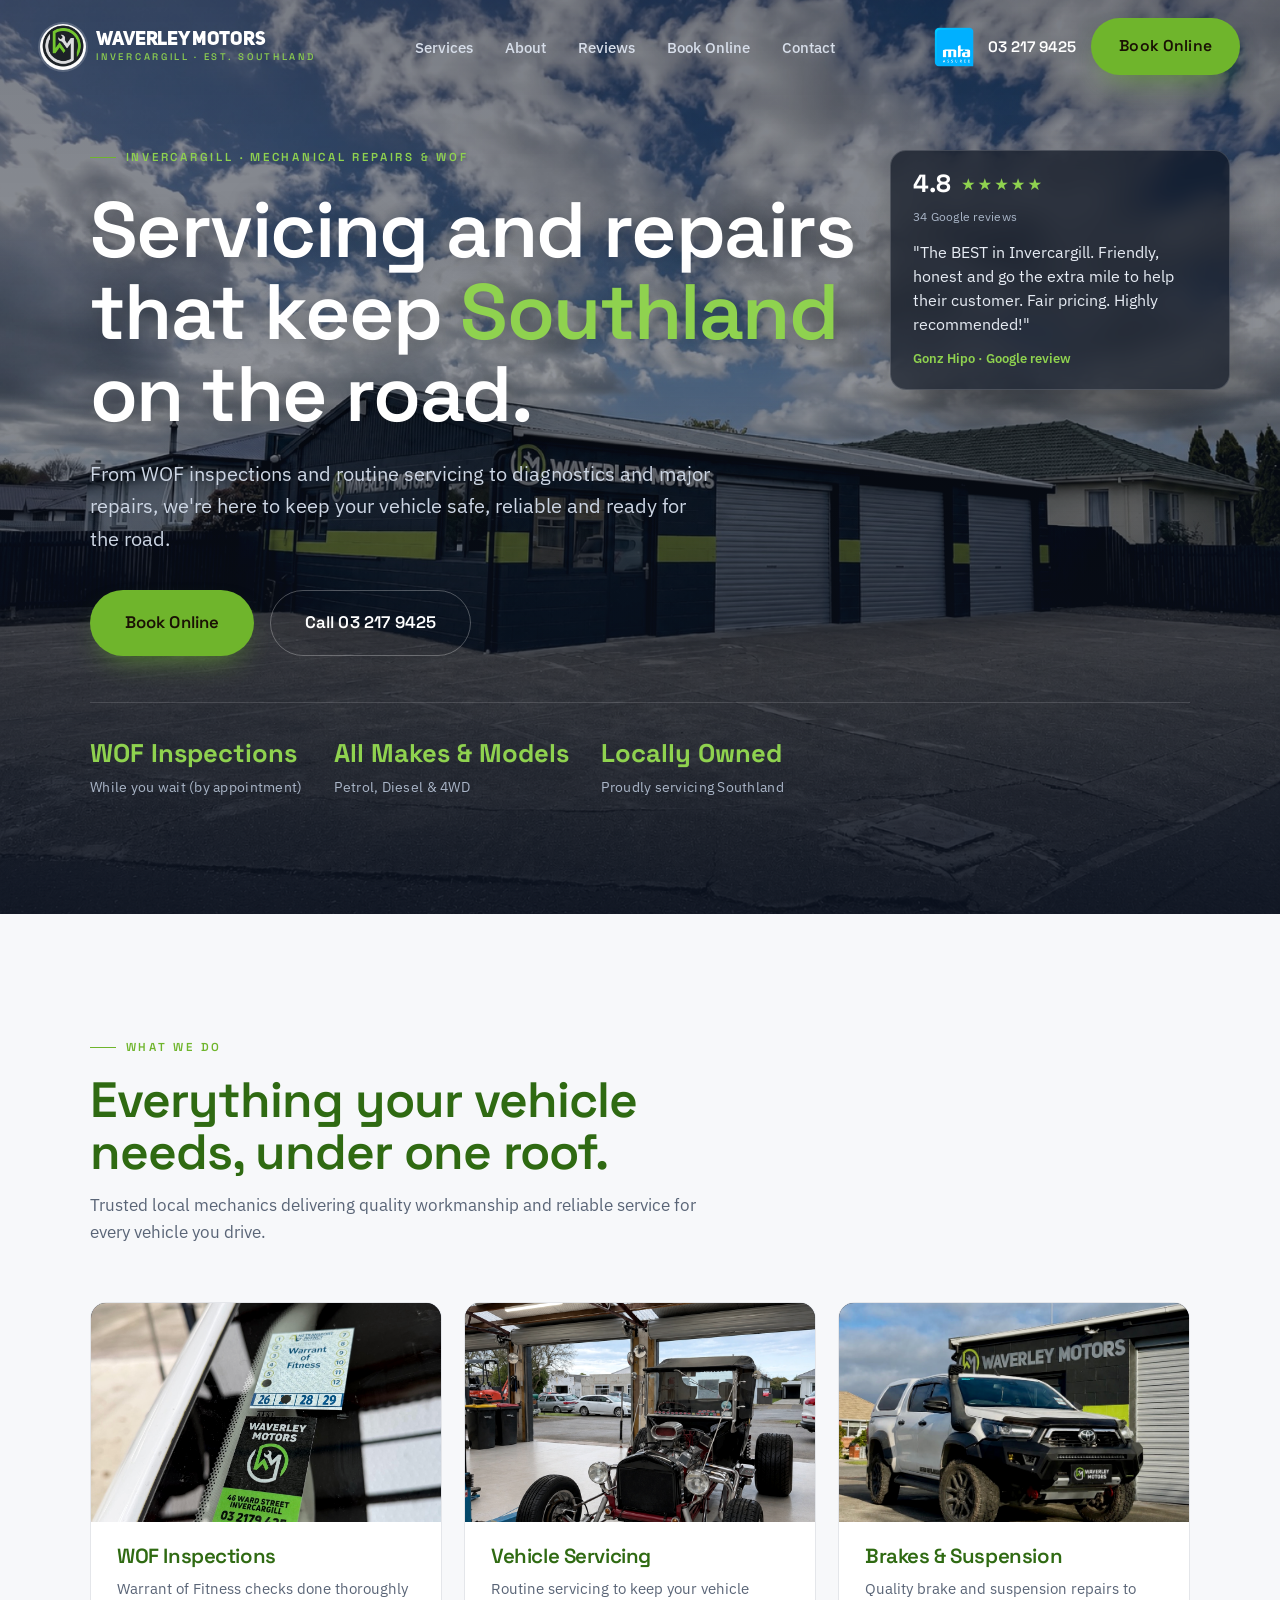
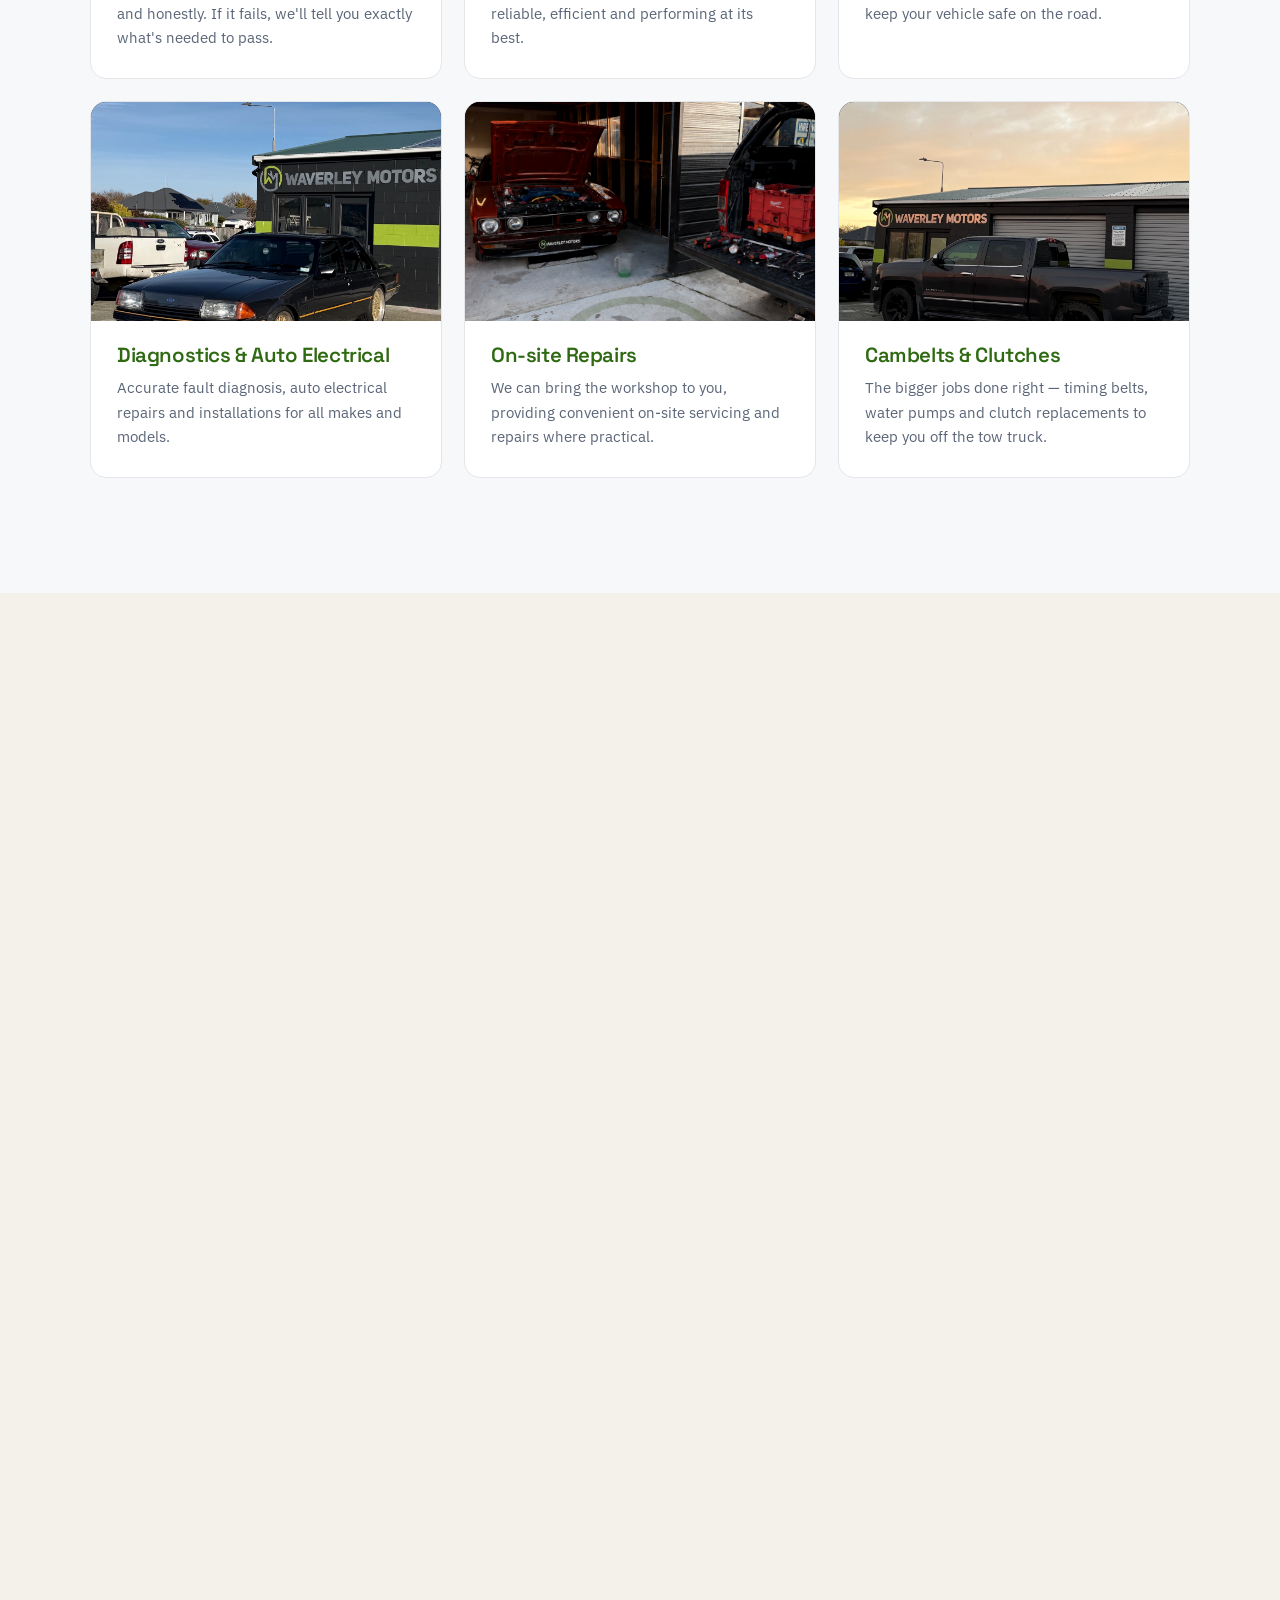
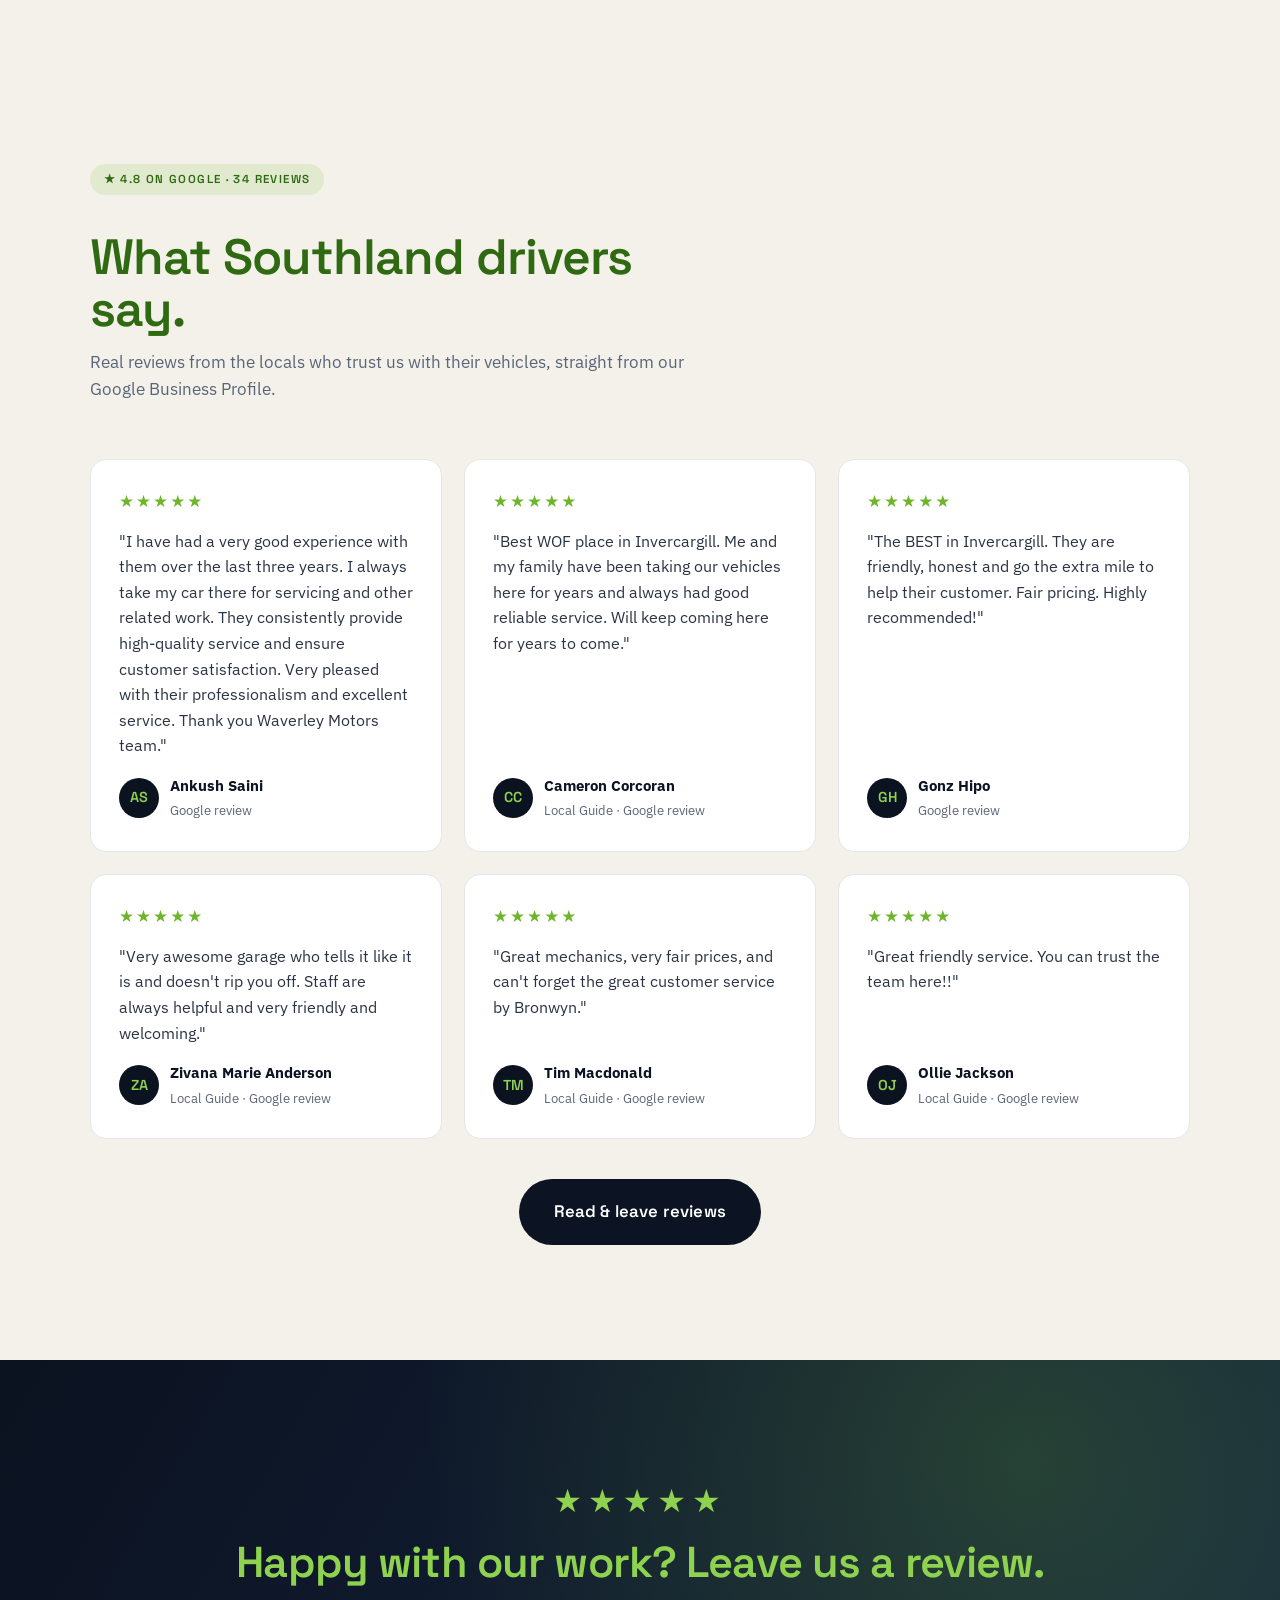
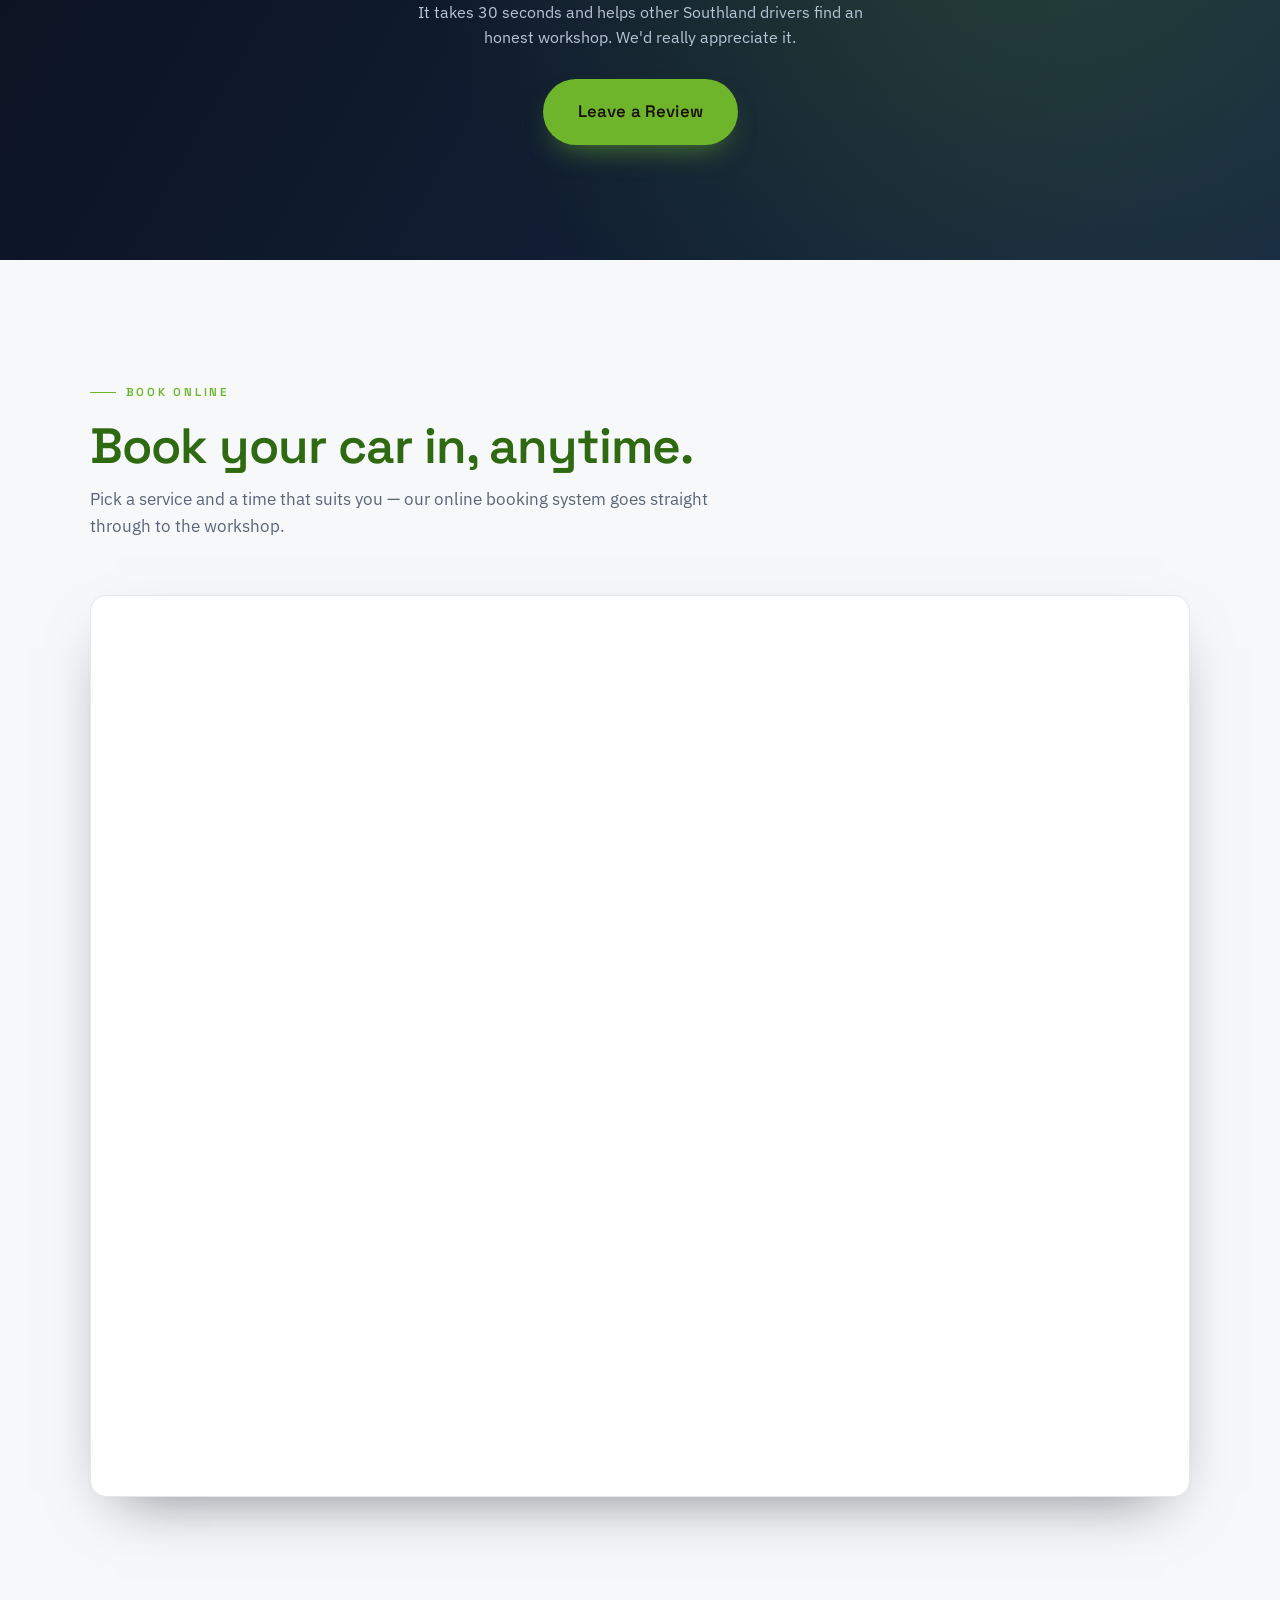
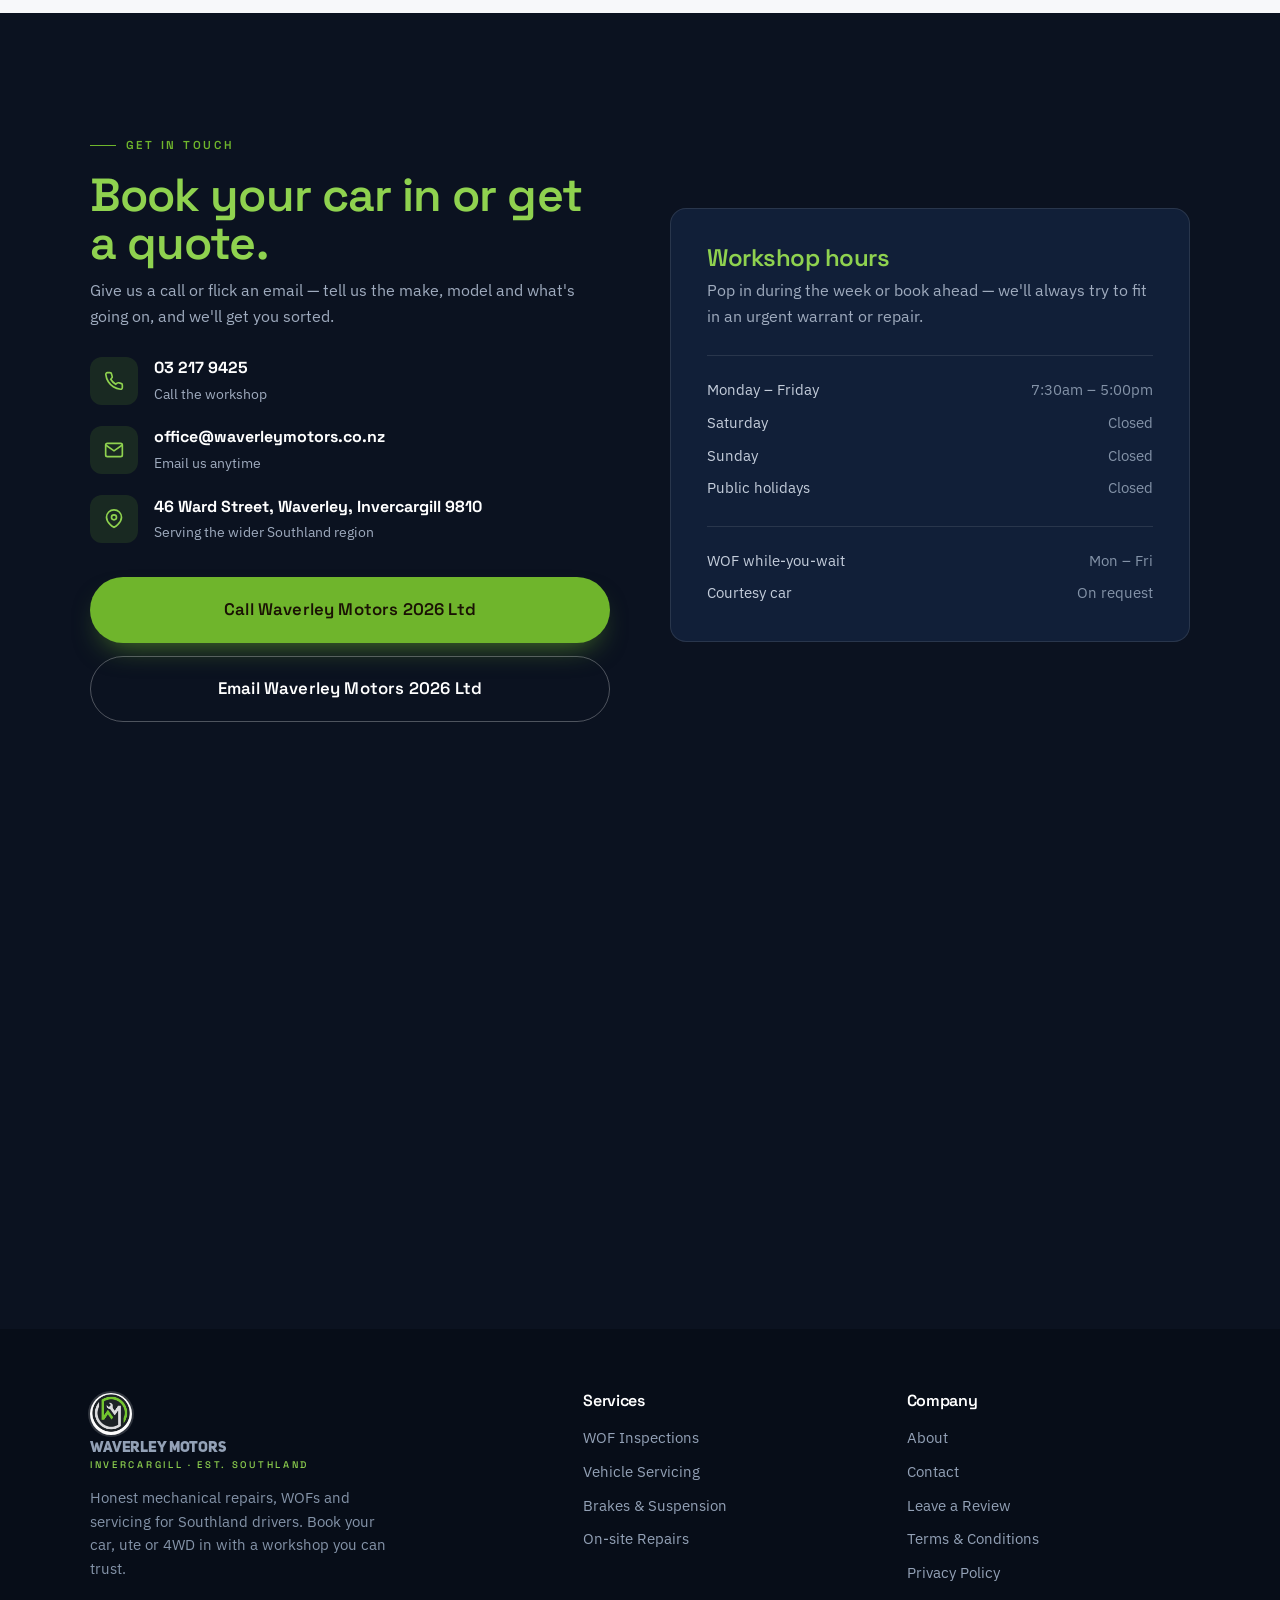
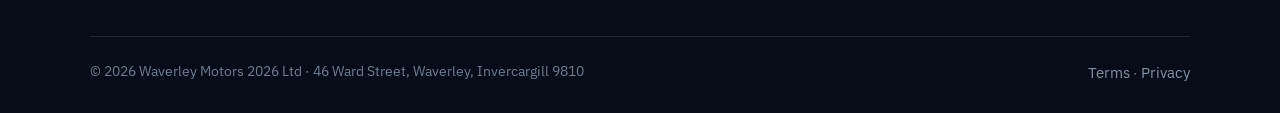
==== commit e600290d: "Remove staff section & about text bubble, fix duplicate service photo, add 2 new photos, MTA logo to" ====
--- a/index.html
+++ b/index.html
@@ -35,12 +35,12 @@
   <div class="nav-links">
     <a href="#services">Services</a>
     <a href="#about">About</a>
-    <a href="#crew">Our Team</a>
     <a href="#reviews">Reviews</a>
     <a href="#book">Book Online</a>
     <a href="#contact">Contact</a>
   </div>
   <div class="nav-cta">
+    <img class="nav-mta" src="images/mta.png" alt="MTA Assured — approved workshop">
     <a href="tel:+6432179425" class="nav-phone">03 217 9425</a>
     <a href="#book" class="btn btn--accent">Book Online</a>
     <button class="nav-toggle" aria-label="Menu">
@@ -55,6 +55,7 @@
     <div class="hero-slide active" style="background-image:url('images/hero1.jpg')"></div>
     <div class="hero-slide" style="background-image:url('images/hero2.jpg')"></div>
     <div class="hero-slide" style="background-image:url('images/hero3.jpg')"></div>
+    <div class="hero-slide" style="background-image:url('images/image2.png')"></div>
   </div>
   <div class="hero-inner wrap">
     <span class="eyebrow">Invercargill · Mechanical Repairs & WOF</span>
@@ -63,7 +64,6 @@
     <div class="hero-cta">
       <a href="#book" class="btn btn--accent btn--lg">Book Online</a>
       <a href="tel:+6432179425" class="btn btn--ghost btn--lg">Call 03 217 9425</a>
-      <img class="hero-mta" src="images/mta.png" alt="MTA Assured — approved workshop">
     </div>
     <div class="hero-meta">
       <div><b>WOF Inspections</b><span>While you wait (by appointment)</span></div>
@@ -99,7 +99,7 @@
         </div>
       </div>
       <div class="svc-card reveal">
-        <div class="svc-media"><img src="images/g4.jpg" alt="Engine bay work being carried out in the Waverley Motors workshop" loading="lazy"></div>
+        <div class="svc-media"><img src="images/image3.png" alt="Classic hot rod up on the hoist in the Waverley Motors service bay" loading="lazy"></div>
         <div class="svc-body">
           <h3>Vehicle Servicing</h3>
           <p>Routine servicing to keep your vehicle reliable, efficient and performing at its best.</p>
@@ -154,44 +154,6 @@
     </div>
     <div class="split-media reveal">
       <img src="images/about.jpg" alt="Mechanic working under the bonnet of a car in the Waverley Motors workshop" width="1100" height="825" loading="lazy">
-      <span class="corner-tag">On the tools since day one</span>
-    </div>
-  </div>
-</section>
-
-<!-- Crew -->
-<section class="section section--dark" id="crew">
-  <div class="wrap">
-    <div class="section-head reveal">
-      <span class="badge">Example team</span>
-      <h2>The people behind the spanner.</h2>
-      <p>A small, hands-on crew — you'll deal with the same faces every time you come in.</p>
-    </div>
-    <div class="crew-grid">
-      <div class="crew-card reveal">
-        <div class="avatar">C</div>
-        <h3>Cole</h3>
-        <div class="role">Owner / Operator</div>
-        <p>Runs the workshop and does the talking — the one who'll quote your job and stand behind it.</p>
-      </div>
-      <div class="crew-card reveal">
-        <div class="avatar">WM</div>
-        <h3>Workshop Manager</h3>
-        <div class="role">Workshop Lead</div>
-        <p>Keeps the jobs flowing and your vehicle turned around when we said it would be.</p>
-      </div>
-      <div class="crew-card reveal">
-        <div class="avatar">AT</div>
-        <h3>Auto Technician</h3>
-        <div class="role">Qualified Mechanic</div>
-        <p>Hands-on the servicing, brakes and repairs, from small cars to diesel utes.</p>
-      </div>
-      <div class="crew-card reveal">
-        <div class="avatar">SA</div>
-        <h3>Service Advisor</h3>
-        <div class="role">Front Desk</div>
-        <p>Books you in, explains the quote in plain English and keeps you posted.</p>
-      </div>
     </div>
   </div>
 </section>
@@ -297,7 +259,7 @@
       <p>Pop in during the week or book ahead — we'll always try to fit in an urgent warrant or repair.</p>
       <div class="hours">
         <div>Monday – Friday <span>7:30am – 5:00pm</span></div>
-        <div>Saturday <span>By appointment</span></div>
+        <div>Saturday <span>Closed</span></div>
         <div>Sunday <span>Closed</span></div>
         <div>Public holidays <span>Closed</span></div>
       </div>
--- a/styles.css
+++ b/styles.css
@@ -328,13 +328,9 @@
 /* Keep hero H1 white for legibility, with green highlight span already set */
 
 /* ===== MTA approved badge on hero (right of the Call button) ===== */
-.hero-mta{
-  height:60px;width:auto;align-self:center;
-  background:#fff;border-radius:12px;padding:6px 9px;
-  box-shadow:0 14px 30px -14px rgba(0,0,0,.6);
-}
+.nav-mta{height:40px;width:auto;display:block;flex:0 0 auto}
 @media(max-width:760px){
-  .hero-mta{height:52px}
+  .nav-mta{height:34px}
 }
 
 /* ===== Online booking embed ===== */
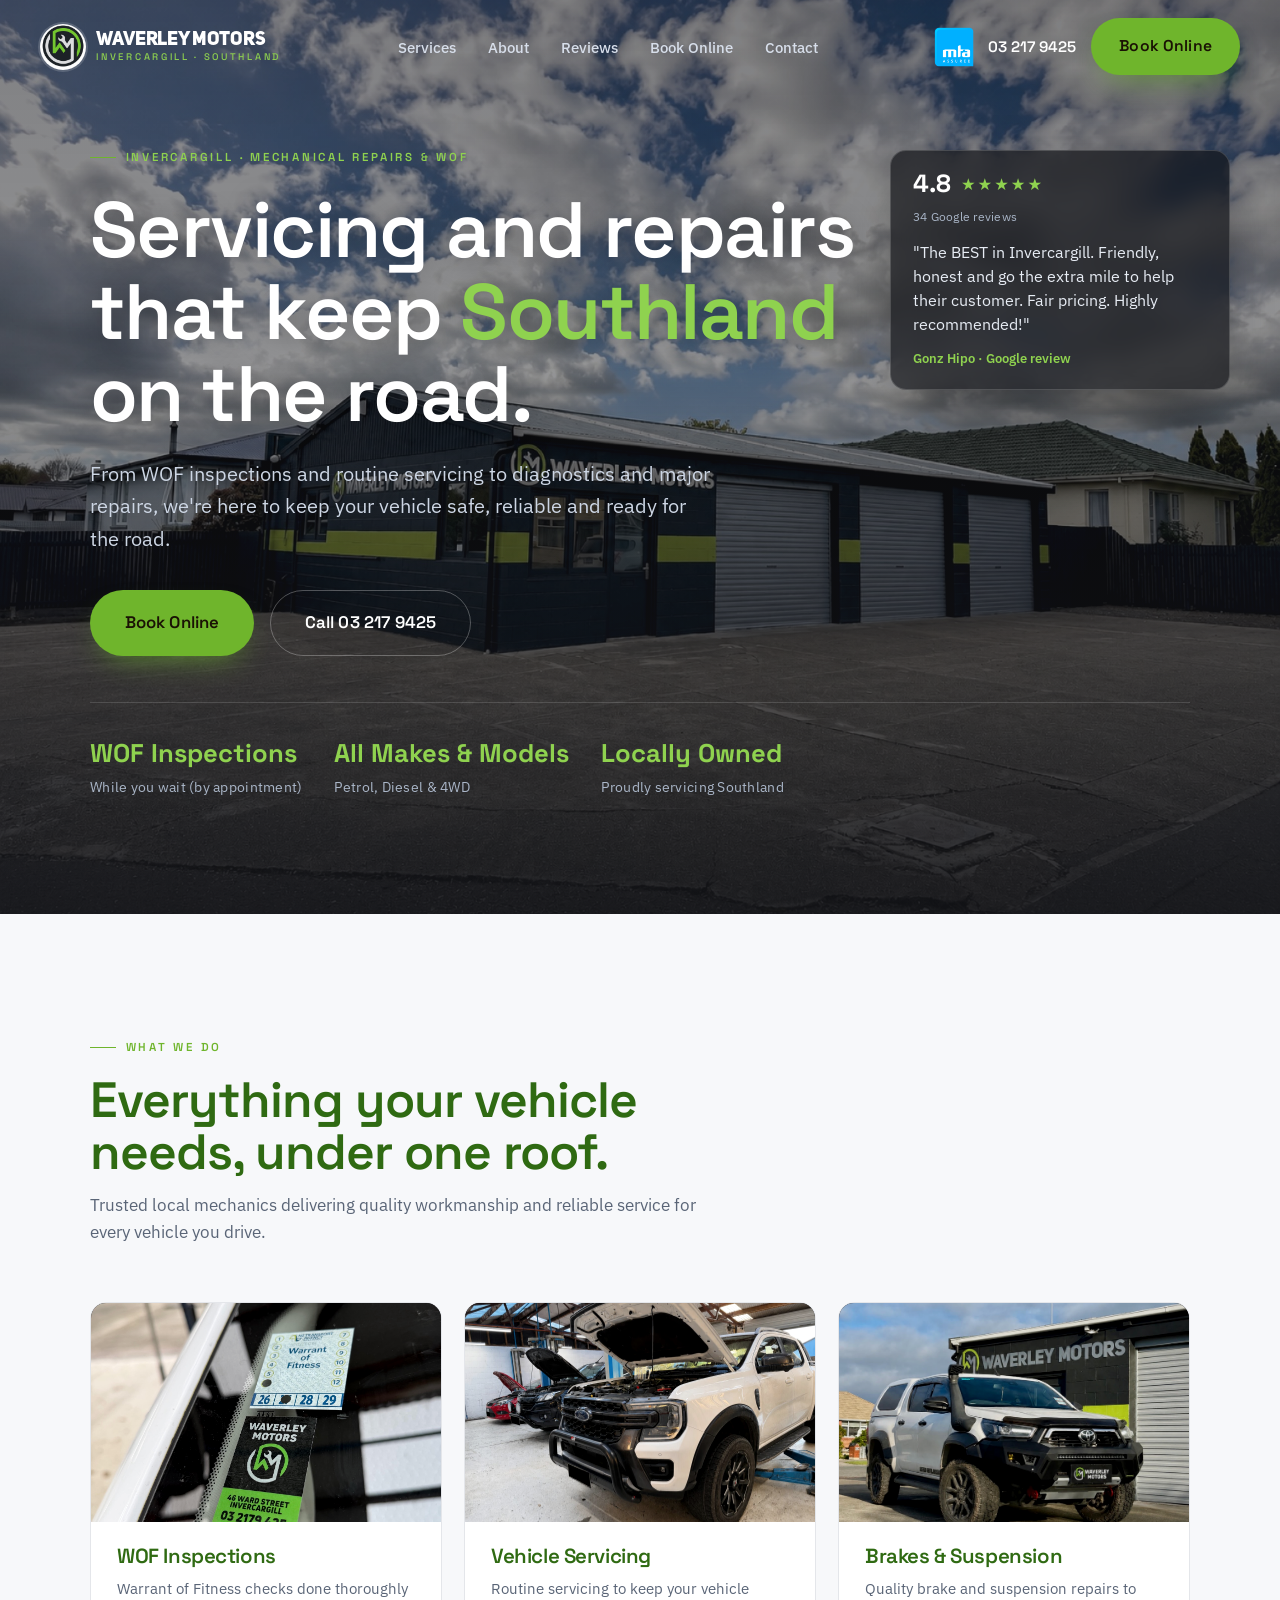
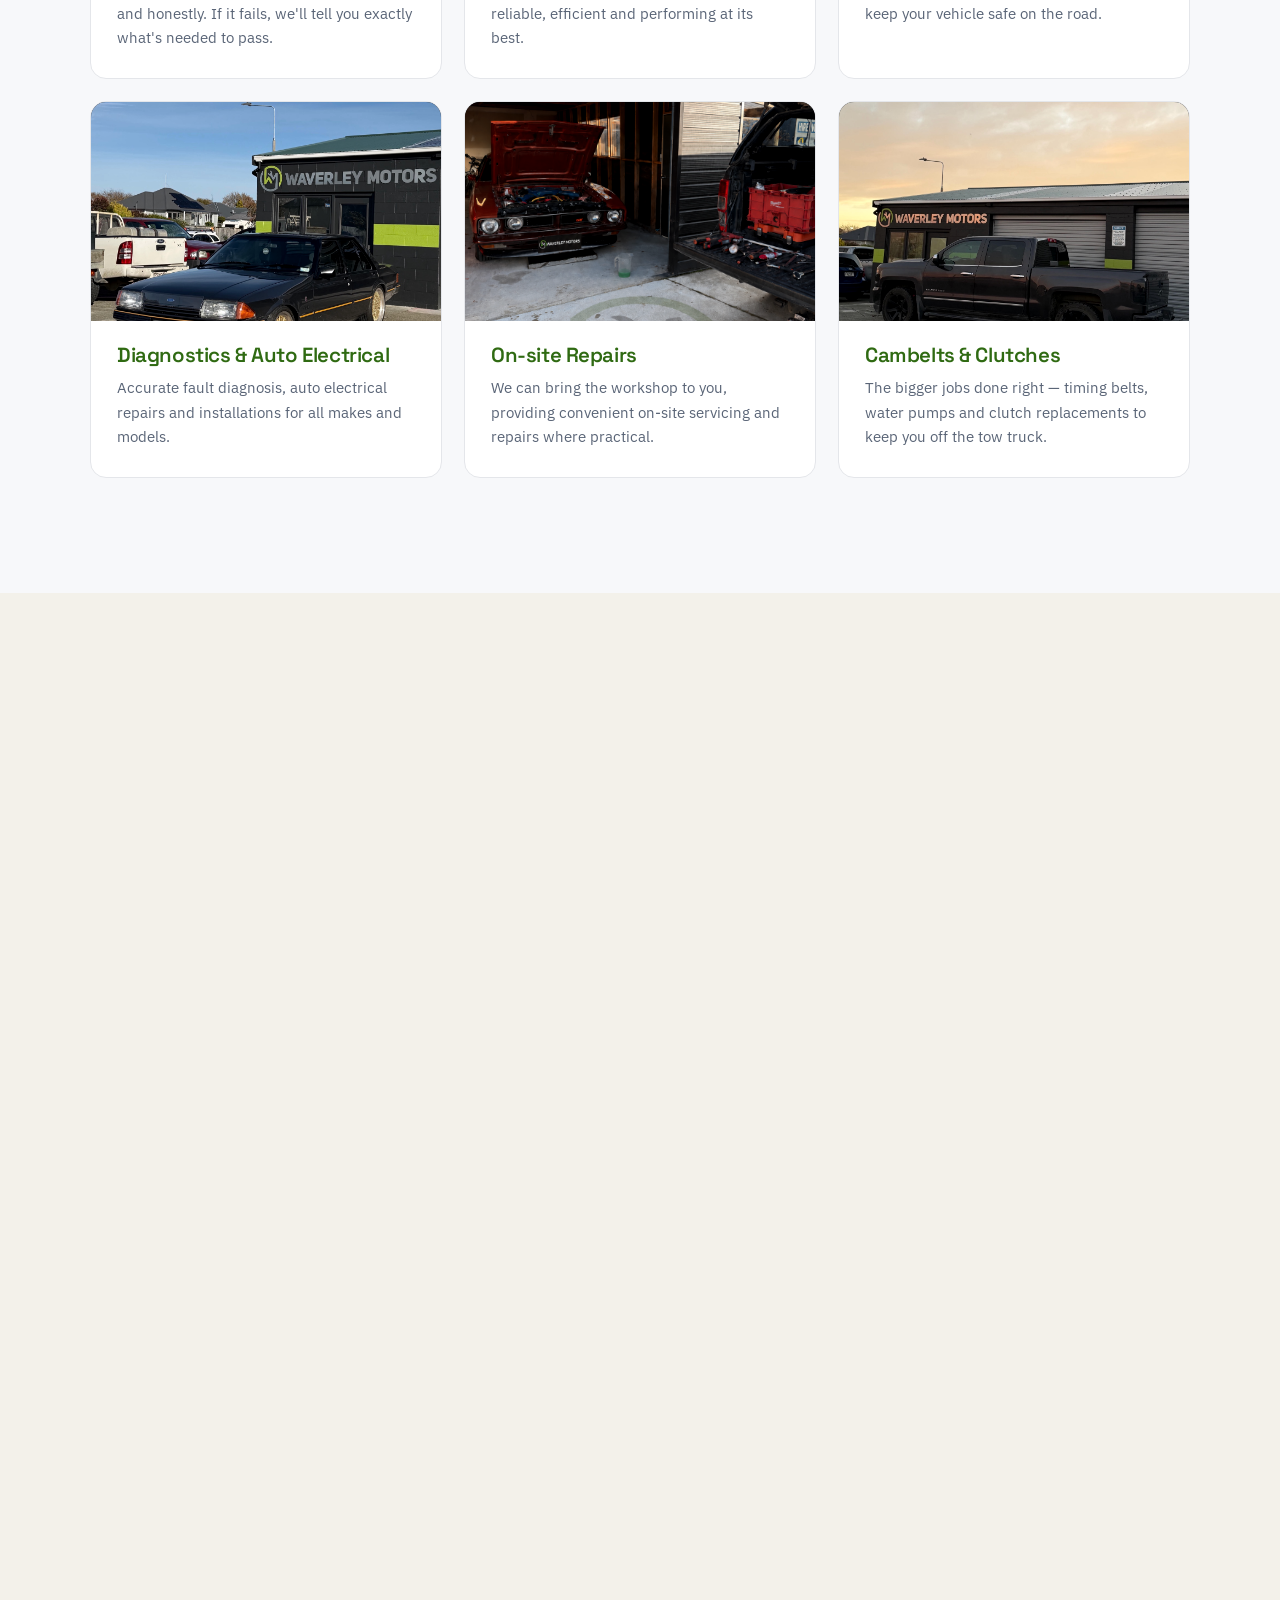
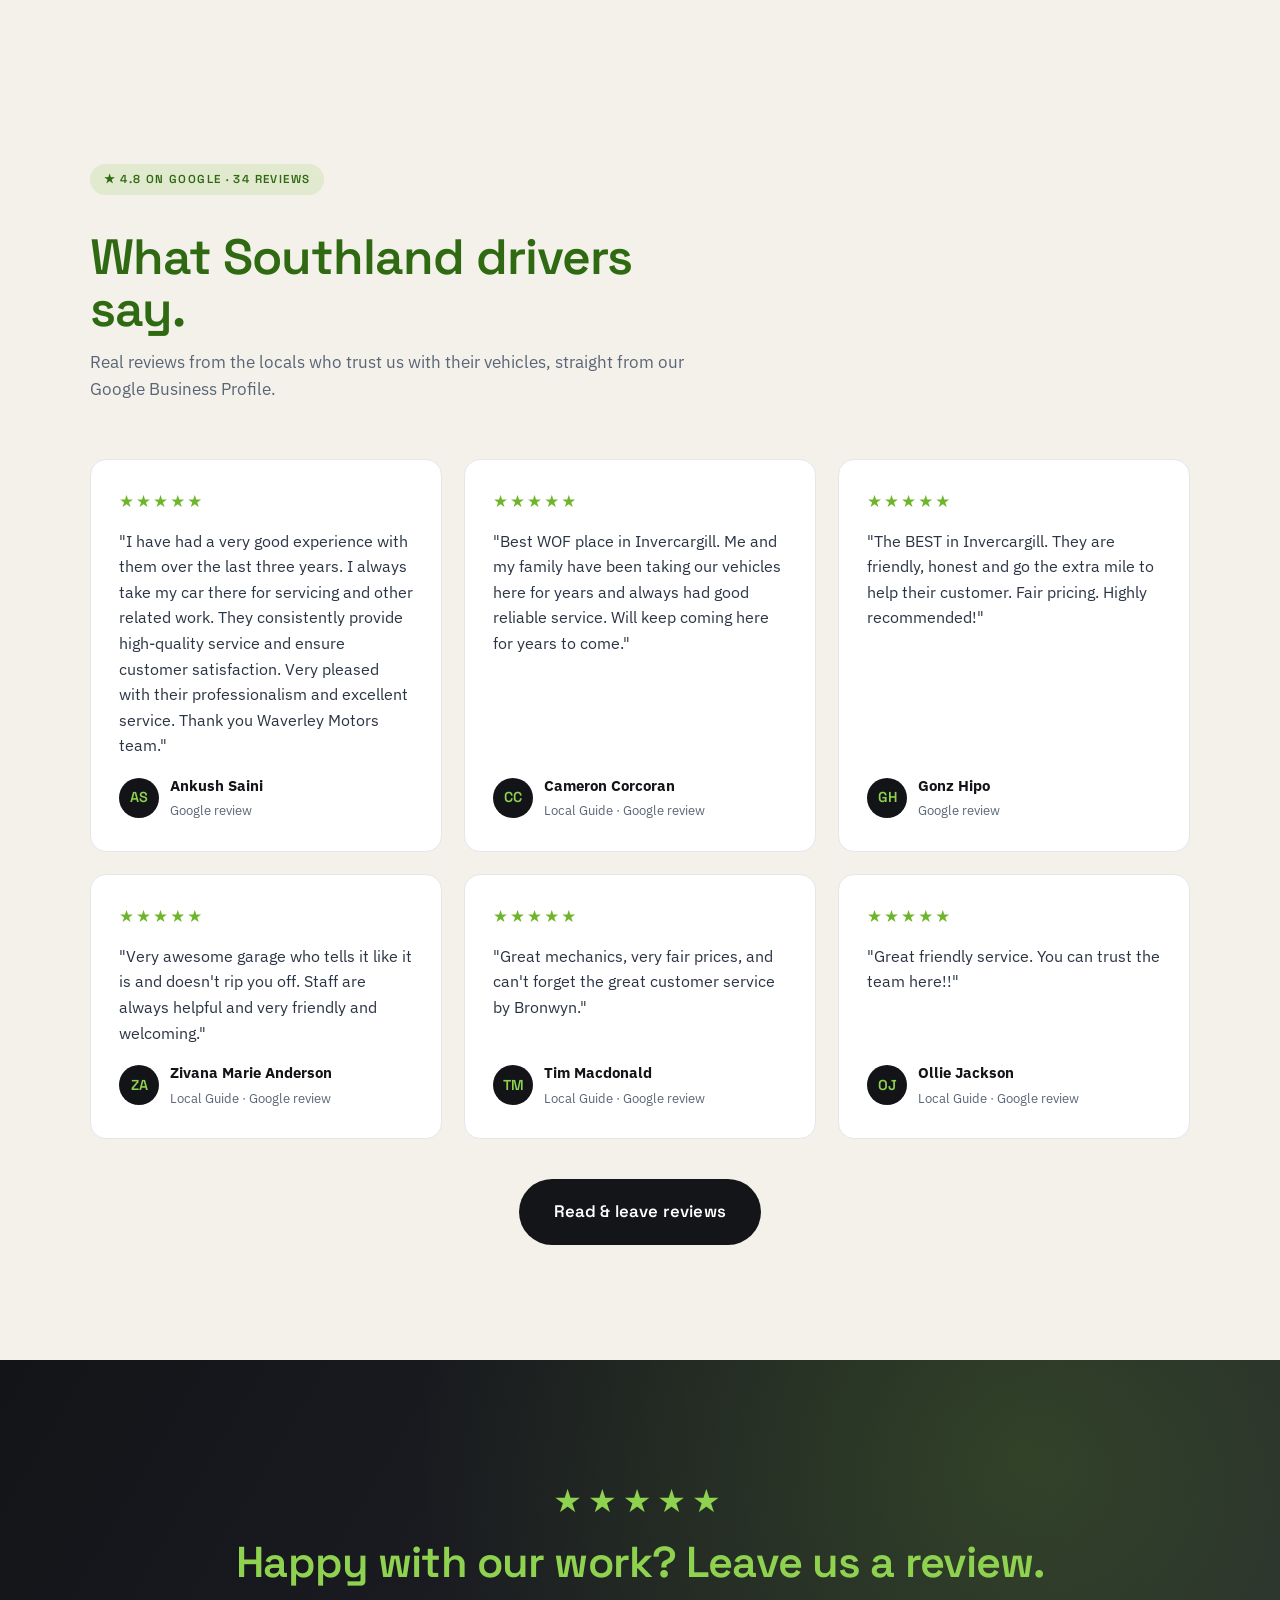
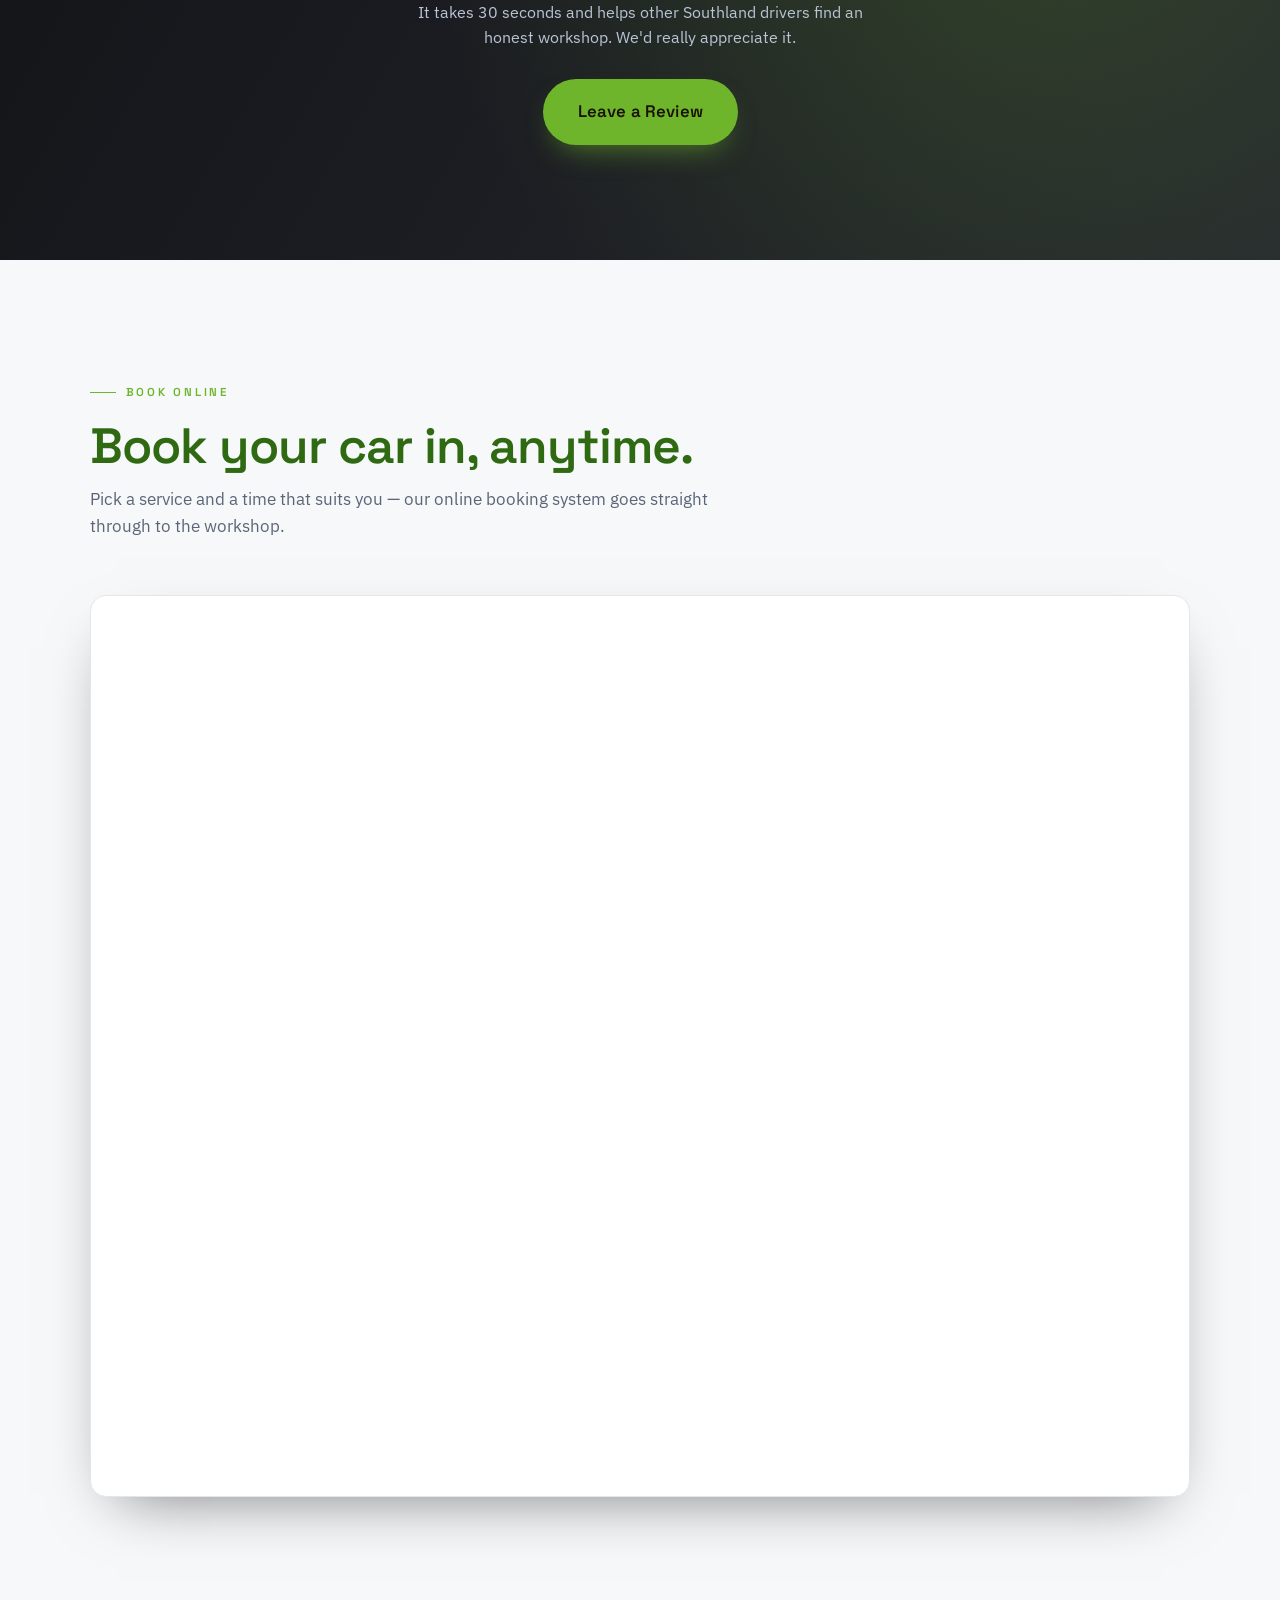
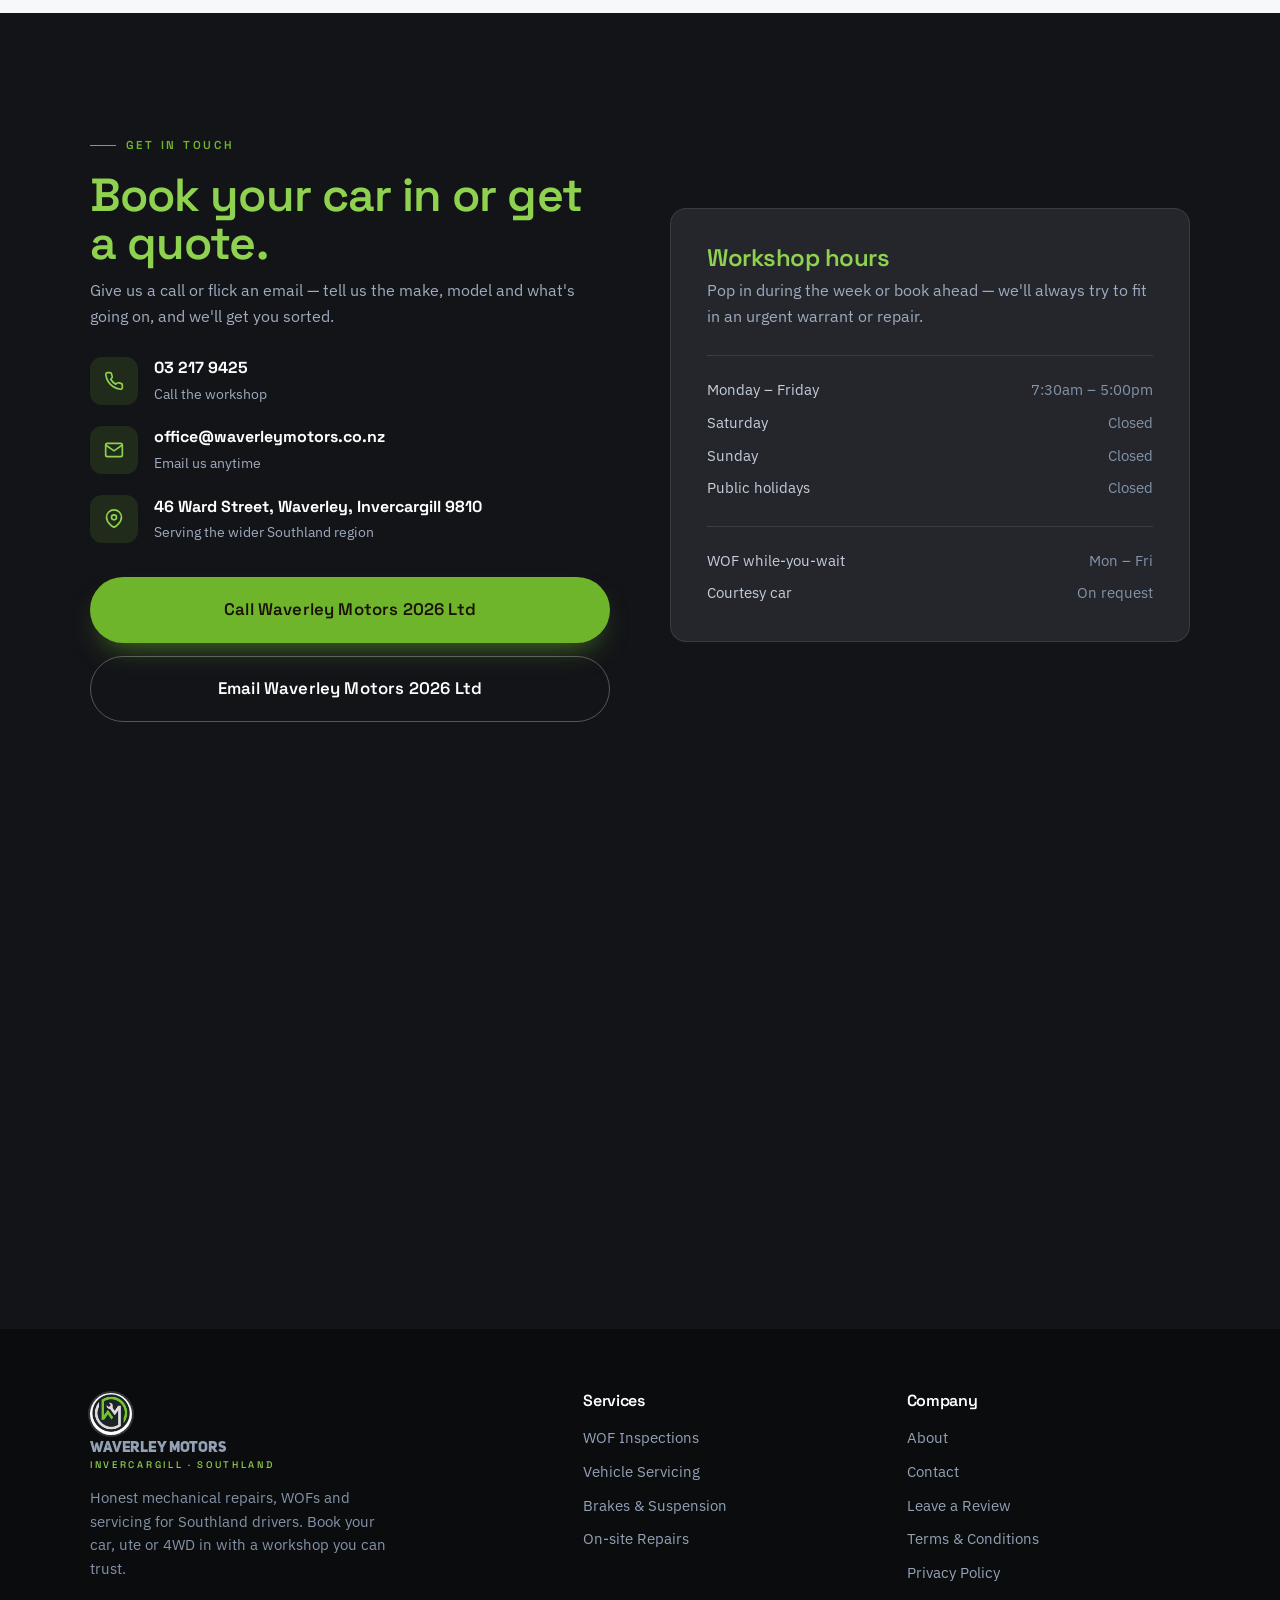
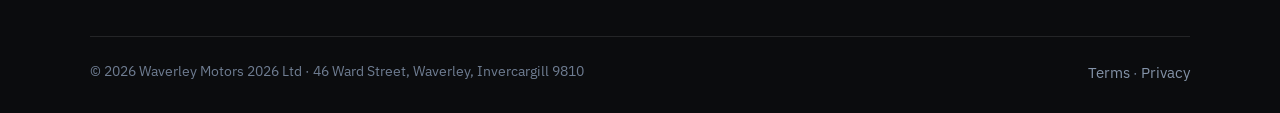
==== commit bf7f7b5c: "Waverley Motors: drop EST from the Invercargill/Southland tagline Co-Authored-By: Claude Opus 4.8 (1" ====
--- a/index.html
+++ b/index.html
@@ -30,7 +30,7 @@
 <nav class="nav">
   <a href="index.html" class="brand">
     <img class="brand-logo" src="images/logo.png" alt="Waverley Motors logo">
-    <span>Waverley Motors<small>INVERCARGILL · EST. SOUTHLAND</small></span>
+    <span>Waverley Motors<small>INVERCARGILL · SOUTHLAND</small></span>
   </a>
   <div class="nav-links">
     <a href="#services">Services</a>
@@ -99,7 +99,7 @@
         </div>
       </div>
       <div class="svc-card reveal">
-        <div class="svc-media"><img src="images/image3.png" alt="Classic hot rod up on the hoist in the Waverley Motors service bay" loading="lazy"></div>
+        <div class="svc-media"><img src="images/vehicle-servicing.jpg" alt="Ford Ranger with the bonnet up being serviced at Waverley Motors" loading="lazy"></div>
         <div class="svc-body">
           <h3>Vehicle Servicing</h3>
           <p>Routine servicing to keep your vehicle reliable, efficient and performing at its best.</p>
@@ -281,7 +281,7 @@
   <div class="wrap">
     <div class="footer-top">
       <div>
-        <a href="index.html" class="brand"><img class="brand-logo" src="images/logo.png" alt="Waverley Motors logo"><span>Waverley Motors<small>INVERCARGILL · EST. SOUTHLAND</small></span></a>
+        <a href="index.html" class="brand"><img class="brand-logo" src="images/logo.png" alt="Waverley Motors logo"><span>Waverley Motors<small>INVERCARGILL · SOUTHLAND</small></span></a>
         <p class="footer-blurb">Honest mechanical repairs, WOFs and servicing for Southland drivers. Book your car, ute or 4WD in with a workshop you can trust.</p>
       </div>
       <div>
--- a/styles.css
+++ b/styles.css
@@ -2,12 +2,12 @@
    Fonts: Space Grotesk (display) + IBM Plex Sans (body) */
 
 :root{
-  --bg:#0b1220;          /* deep navy anchor */
-  --bg-2:#0f1a30;
-  --panel:#111f38;
+  --bg:#131418;          /* charcoal anchor */
+  --bg-2:#1c1d22;
+  --panel:#24262c;
   --bone:#f3f1ea;        /* warm light band */
   --light:#f7f8fa;       /* cool light band */
-  --ink:#0c1424;
+  --ink:#141519;
   --muted:#5a6577;
   --line:#e4e6ea;
   --line-dk:rgba(255,255,255,.10);
@@ -17,7 +17,7 @@
   --accent-ink:#2f6a12;  /* readable green for light/bone headings */
   --radius:16px;
   --radius-sm:11px;
-  --shadow:0 24px 60px -28px rgba(9,15,28,.55);
+  --shadow:0 24px 60px -28px rgba(0,0,0,.55);
   --maxw:1180px;
   --ease:cubic-bezier(.22,.61,.36,1);
 }
@@ -68,7 +68,7 @@
 .btn--ghost{background:transparent;border-color:rgba(255,255,255,.28);color:#fff}
 .btn--ghost:hover{border-color:#fff;background:rgba(255,255,255,.06)}
 .btn--dark{background:var(--ink);color:#fff}
-.btn--dark:hover{background:#1d2c48}
+.btn--dark:hover{background:#26282f}
 .btn--lg{padding:1.15rem 2.1rem;font-size:1.05rem}
 
 /* Nav */
@@ -78,7 +78,7 @@
   padding:18px clamp(20px,5vw,40px);
   transition:background .35s var(--ease),padding .35s var(--ease),box-shadow .35s;
 }
-.nav.scrolled{background:rgba(11,18,32,.92);backdrop-filter:blur(12px);padding:12px clamp(20px,5vw,40px);box-shadow:0 10px 30px -18px rgba(0,0,0,.7)}
+.nav.scrolled{background:rgba(19,20,24,.92);backdrop-filter:blur(12px);padding:12px clamp(20px,5vw,40px);box-shadow:0 10px 30px -18px rgba(0,0,0,.7)}
 .brand{display:flex;align-items:center;gap:.65rem;color:#fff;font-family:"Space Grotesk",sans-serif;font-weight:600;font-size:1.18rem;letter-spacing:-.01em}
 .brand .mark{
   width:38px;height:38px;border-radius:10px;display:grid;place-items:center;
@@ -108,7 +108,7 @@
 @keyframes kenburns{from{transform:scale(1.08)}to{transform:scale(1)}}
 .hero::after{
   content:"";position:absolute;inset:0;z-index:1;
-  background:linear-gradient(180deg,rgba(11,18,32,.55) 0%,rgba(11,18,32,.45) 40%,rgba(11,18,32,.9) 100%);
+  background:linear-gradient(180deg,rgba(19,20,24,.55) 0%,rgba(19,20,24,.45) 40%,rgba(19,20,24,.9) 100%);
 }
 .hero-inner{position:relative;z-index:2;width:100%;padding-bottom:clamp(60px,9vw,120px);padding-top:140px}
 .hero .eyebrow{color:var(--accent-2)}
@@ -168,7 +168,7 @@
 /* Crew */
 .crew-grid{display:grid;grid-template-columns:repeat(4,1fr);gap:20px}
 .crew-card{background:var(--panel);border:1px solid var(--line-dk);border-radius:var(--radius);padding:30px 24px;text-align:center;transition:transform .35s var(--ease),background .35s}
-.crew-card:hover{transform:translateY(-6px);background:#152541}
+.crew-card:hover{transform:translateY(-6px);background:#24262c}
 .avatar{width:74px;height:74px;border-radius:50%;margin:0 auto 16px;display:grid;place-items:center;background:var(--bg);color:var(--accent-2);font-family:"Space Grotesk",sans-serif;font-weight:600;font-size:1.5rem;border:2px solid var(--accent)}
 .crew-card h3{color:#fff;font-size:1.14rem}
 .crew-card .role{color:var(--accent-2);font-size:.78rem;text-transform:uppercase;letter-spacing:.14em;margin:6px 0 12px;font-weight:600}
@@ -199,7 +199,7 @@
 @media(max-width:520px){.gallery{column-count:1}}
 
 /* Review funnel banner */
-.funnel{background:linear-gradient(120deg,#0b1220,#152742);color:#fff;text-align:center;position:relative;overflow:hidden}
+.funnel{background:linear-gradient(120deg,#131418,#26282f);color:#fff;text-align:center;position:relative;overflow:hidden}
 .funnel::before{content:"";position:absolute;inset:0;background:radial-gradient(circle at 80% 20%,rgba(111,181,44,.22),transparent 55%)}
 .funnel .wrap{position:relative;z-index:1}
 .funnel .stars{font-size:2rem;letter-spacing:6px;color:var(--accent-2);margin-bottom:14px}
@@ -224,7 +224,7 @@
 @media(max-width:840px){.contact-grid{grid-template-columns:1fr}}
 
 /* Footer */
-.footer{background:#070d18;color:#c4cddb;padding:64px 0 28px}
+.footer{background:#0b0c0e;color:#c4cddb;padding:64px 0 28px}
 .footer-top{display:grid;grid-template-columns:1.6fr 1fr 1fr;gap:40px;padding-bottom:40px;border-bottom:1px solid var(--line-dk)}
 .footer h4{color:#fff;font-size:1rem;margin-bottom:16px;font-family:"Space Grotesk",sans-serif}
 .footer a{display:block;color:#93a1b6;font-size:.93rem;margin-bottom:10px;transition:color .2s}
@@ -277,7 +277,7 @@
 .hero-review{
   position:absolute; z-index:3; top:150px; right:0;
   width:340px; max-width:36vw;
-  background:rgba(11,18,32,.68); backdrop-filter:blur(12px);
+  background:rgba(19,20,24,.68); backdrop-filter:blur(12px);
   border:1px solid rgba(255,255,255,.16); border-radius:16px; padding:20px 22px;
   color:#fff; box-shadow:0 26px 60px -28px rgba(0,0,0,.8);
 }
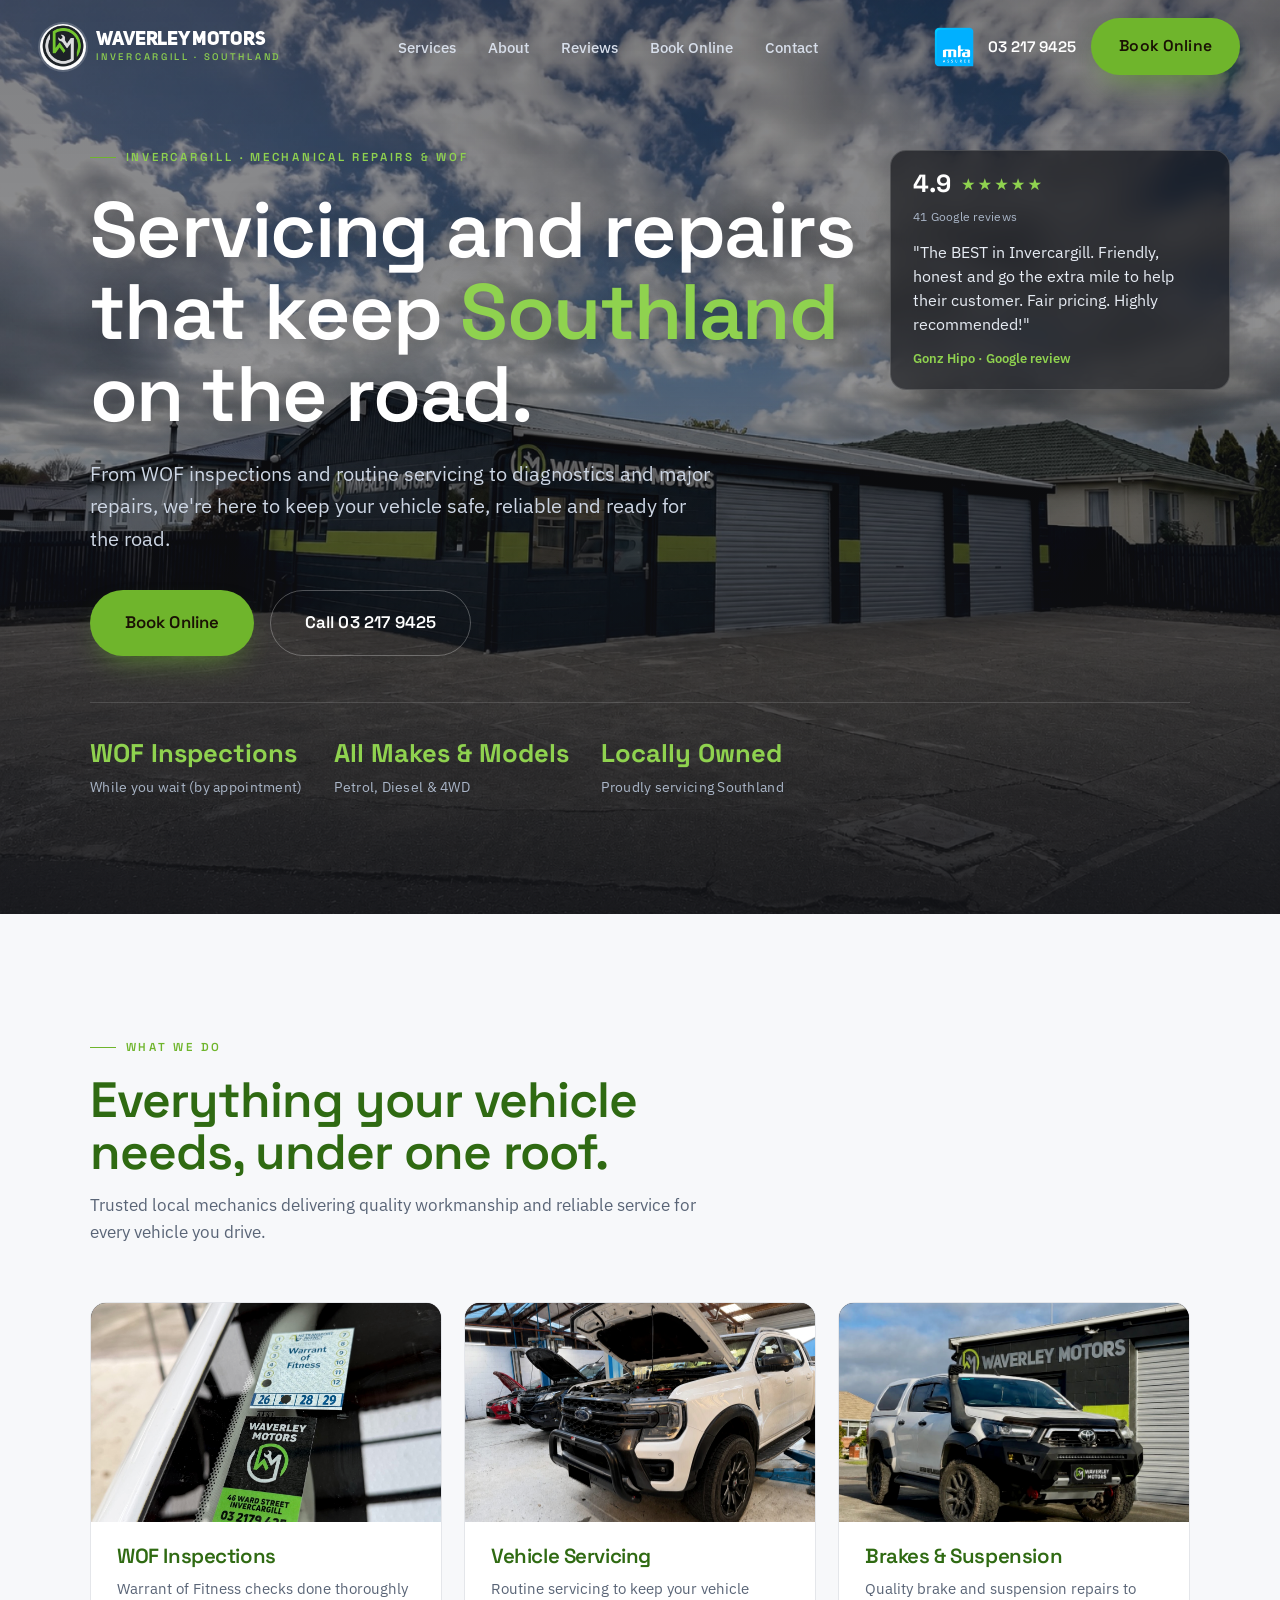
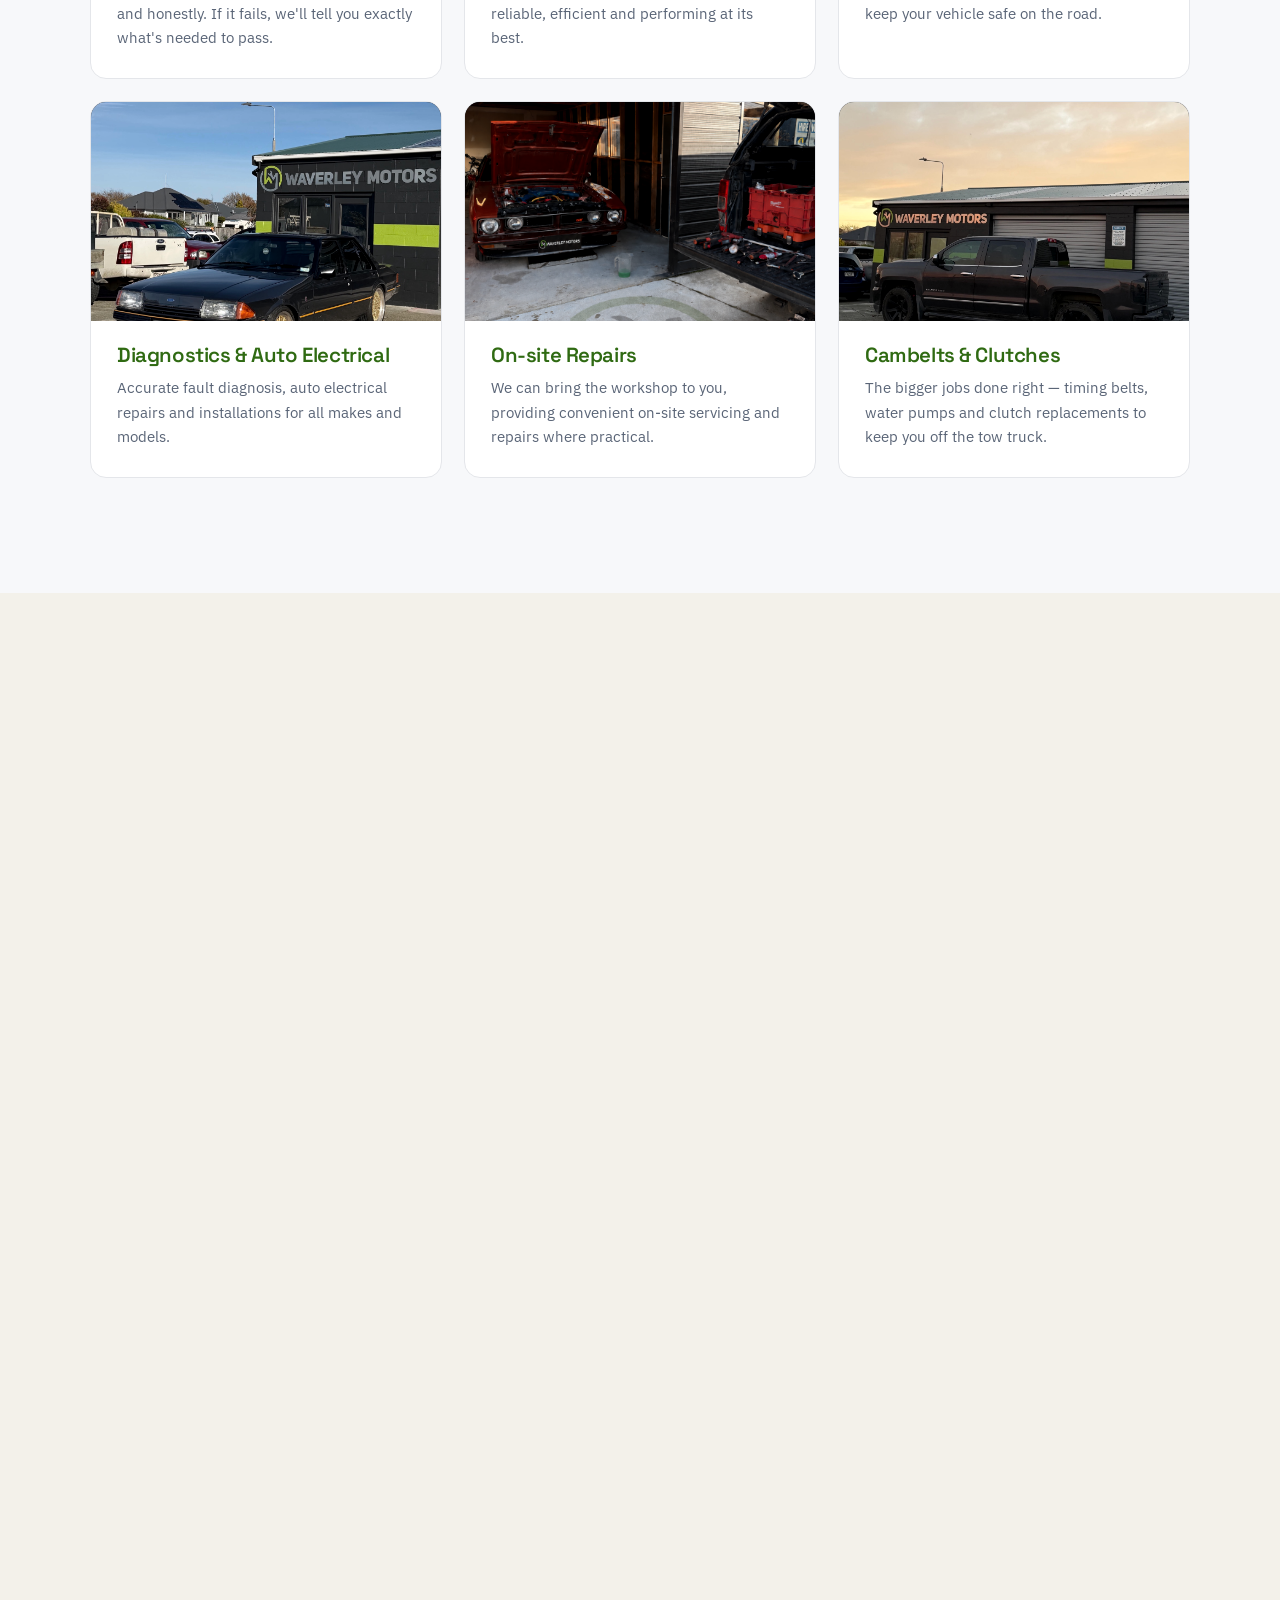
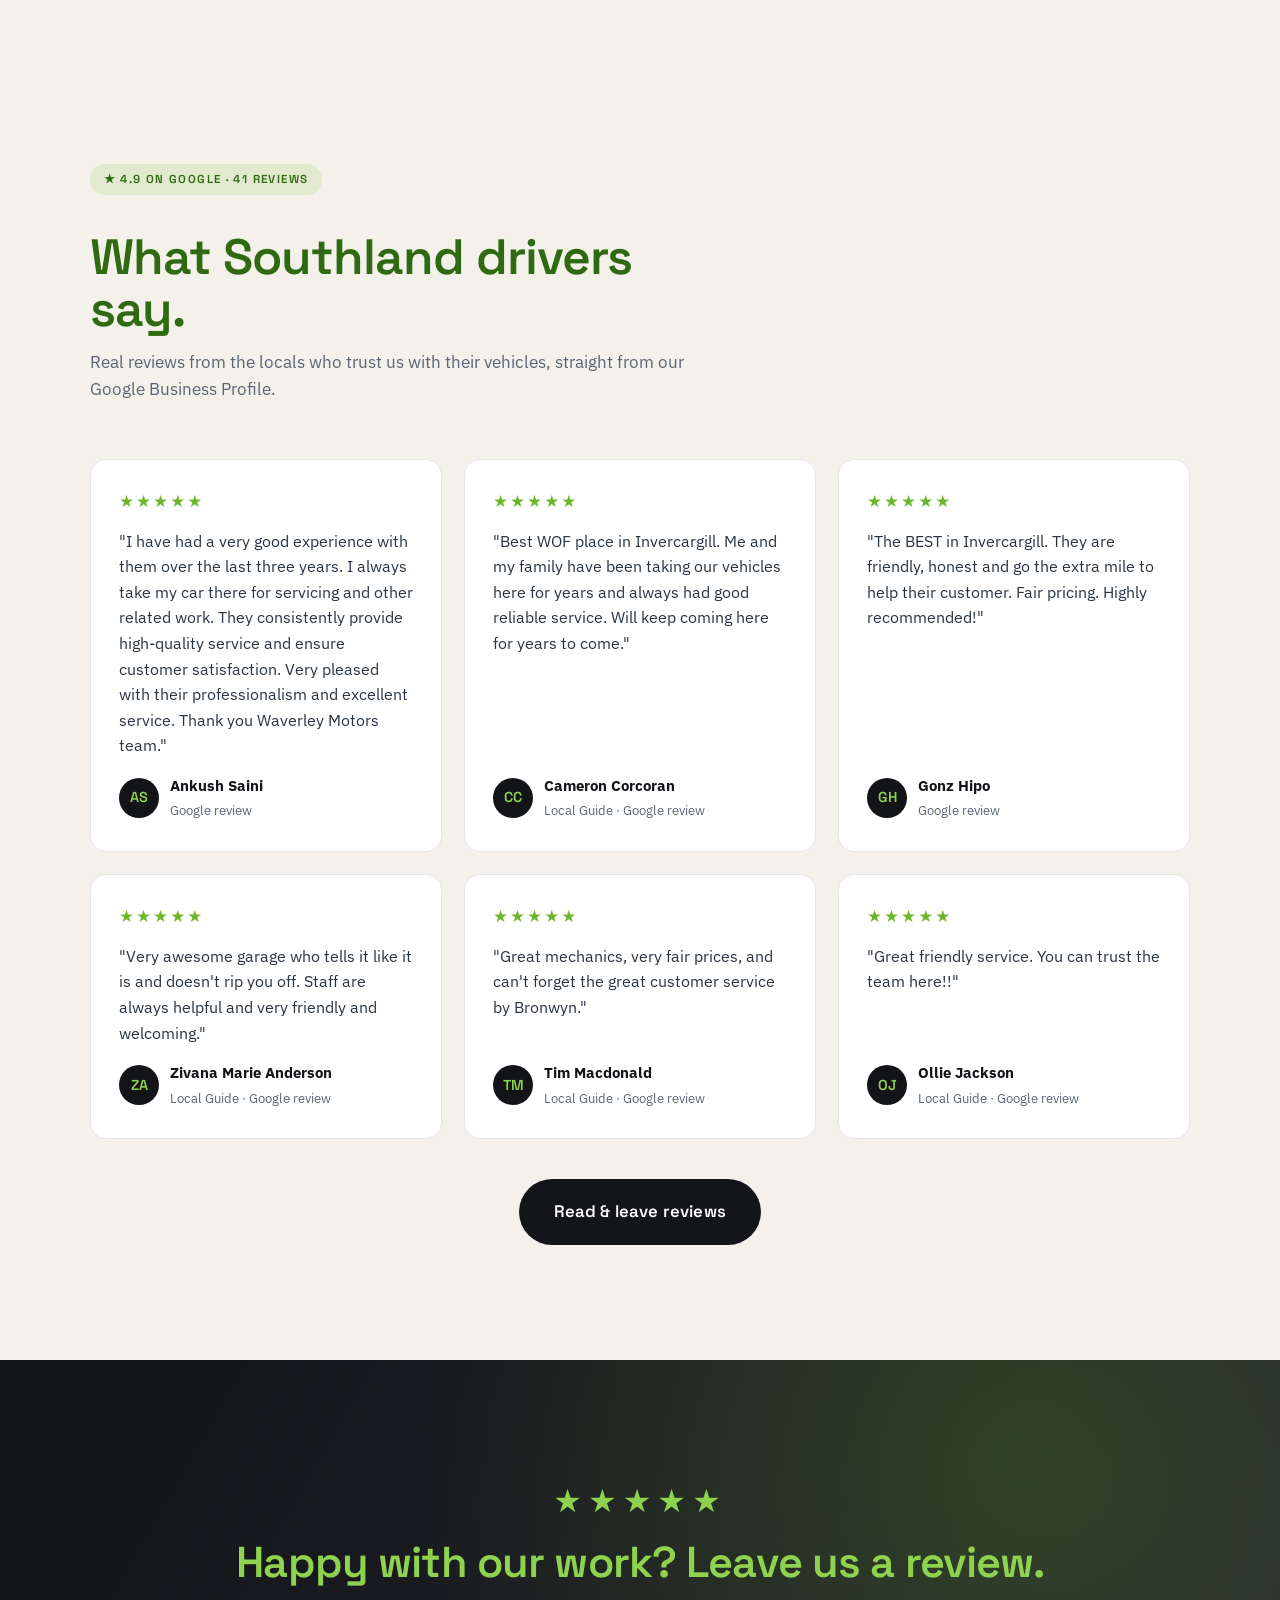
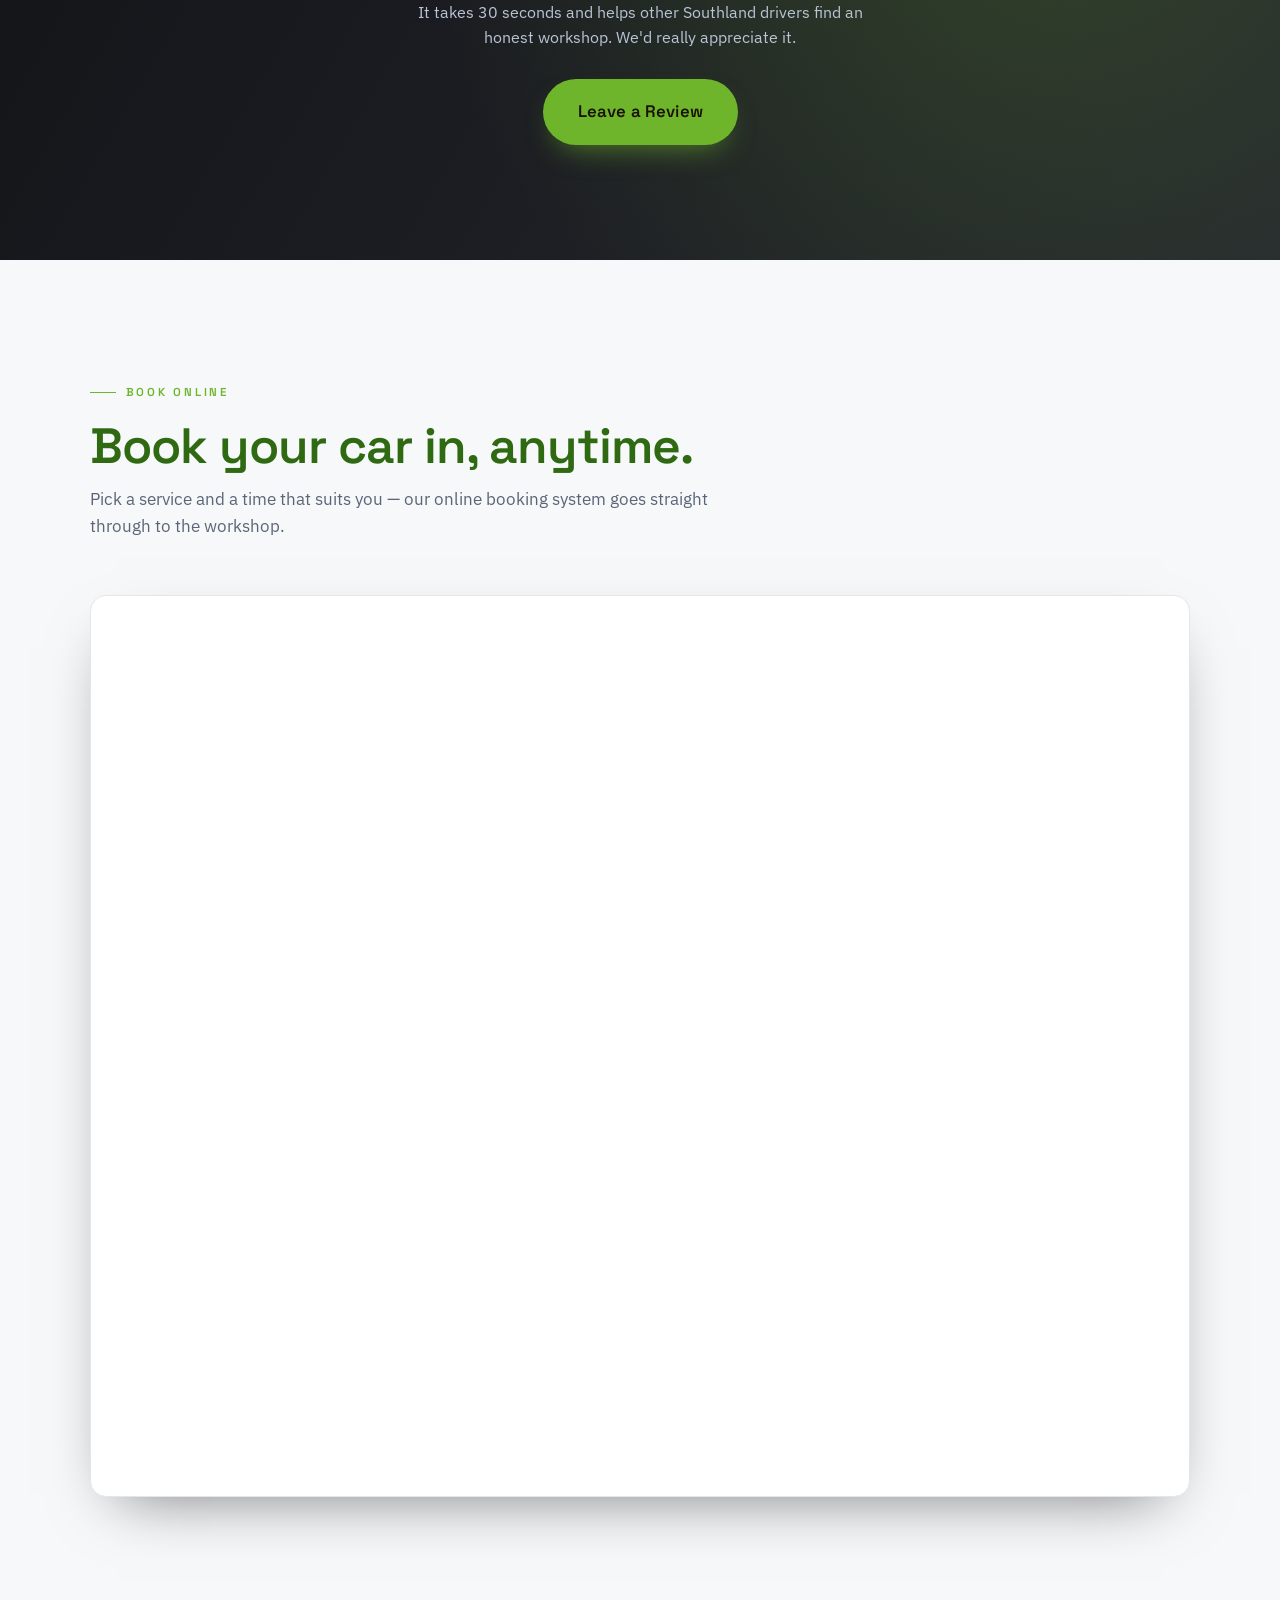
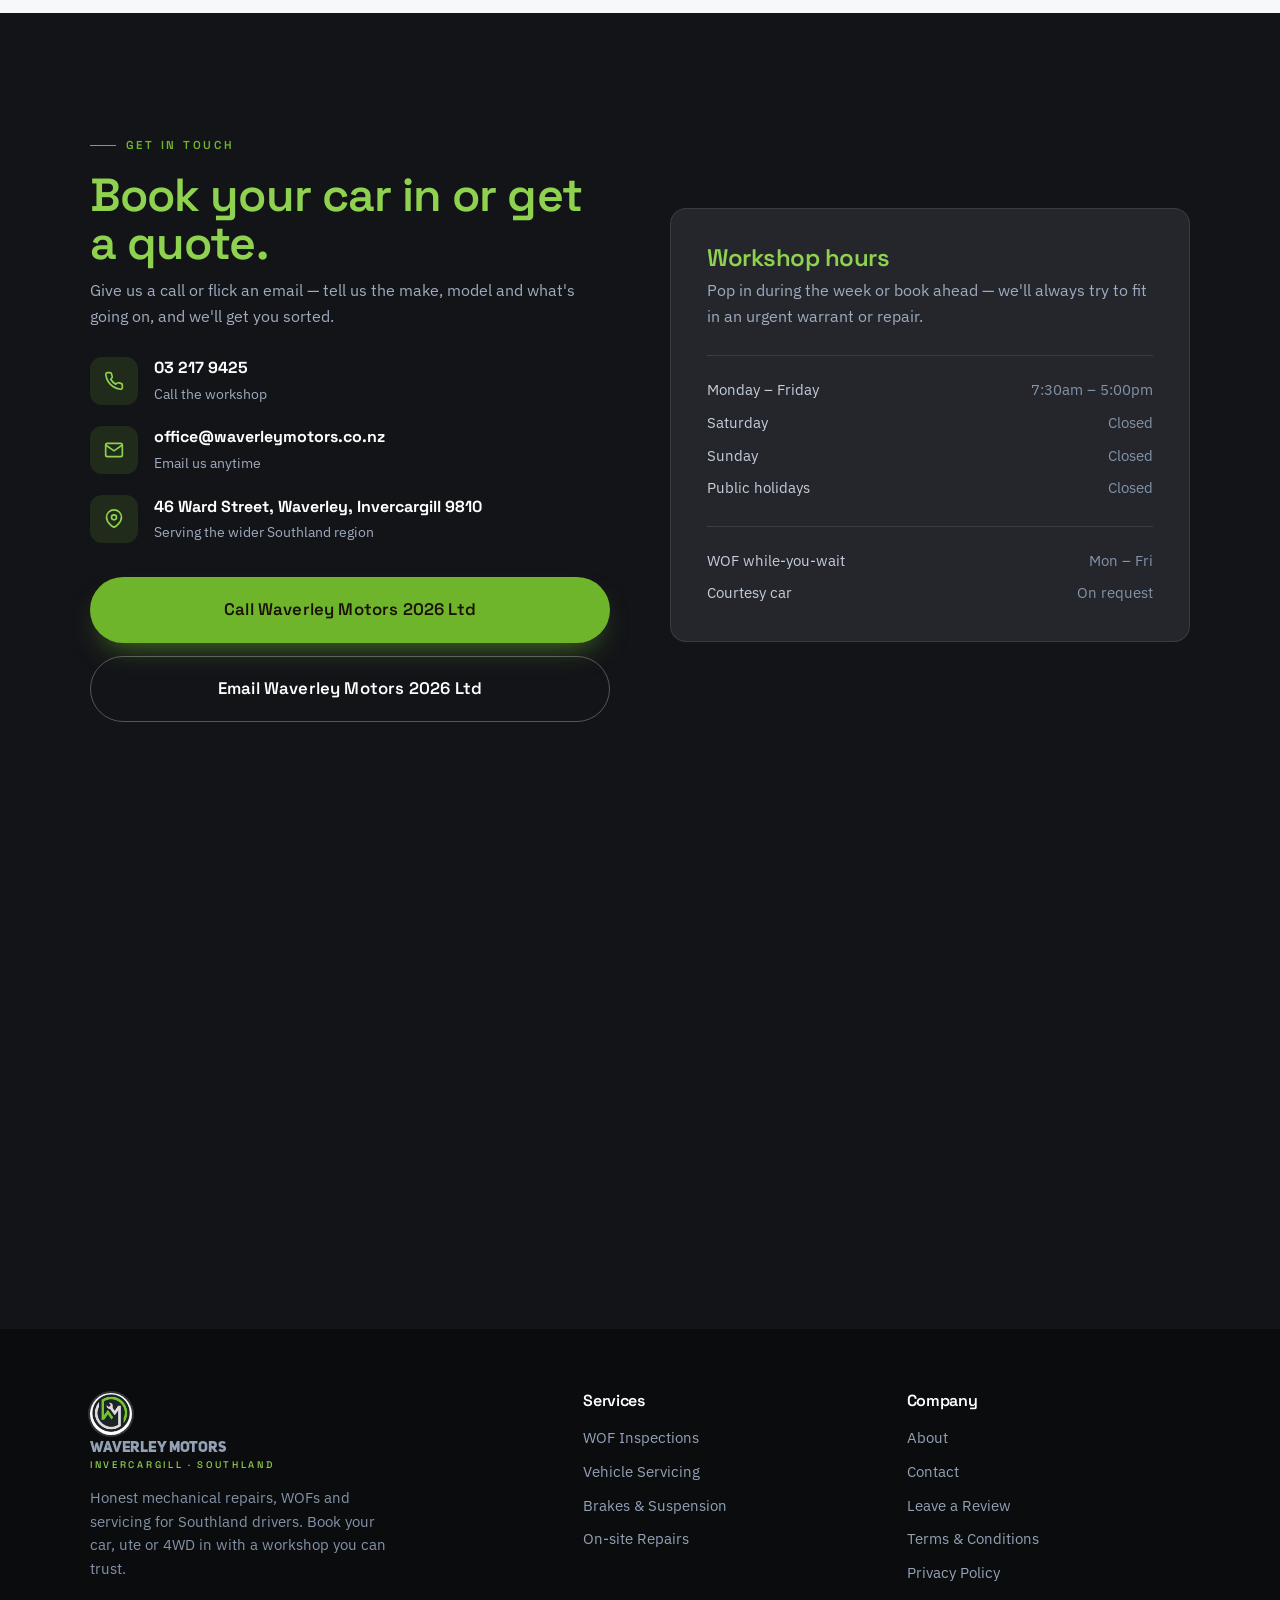
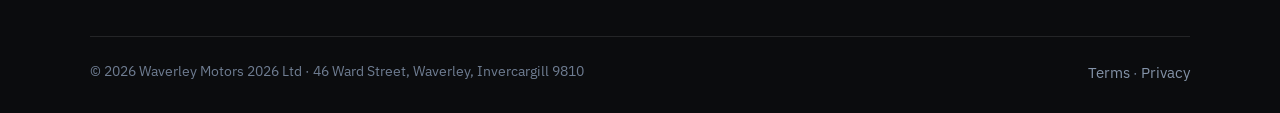
==== commit e5cf113d: "Reviews: match Google (4.9 from 41 reviews), 28 Oct 2026 Co-Authored-By: Claude Opus 5.5 <noreply@an" ====
--- a/index.html
+++ b/index.html
@@ -72,9 +72,9 @@
     </div>
     <div class="hero-review" id="heroReview" aria-live="polite">
       <div class="hr-head">
-        <span class="hr-score">4.8</span>
+        <span class="hr-score">4.9</span>
         <span class="hr-stars">&#9733;&#9733;&#9733;&#9733;&#9733;</span>
-        <span class="hr-count">34 Google reviews</span>
+        <span class="hr-count">41 Google reviews</span>
       </div>
       <p class="hr-quote" id="hrQuote">"The BEST in Invercargill. Friendly, honest and go the extra mile to help their customer. Fair pricing. Highly recommended!"</p>
       <div class="hr-name" id="hrName">Gonz Hipo &middot; Google review</div>
@@ -162,7 +162,7 @@
 <section class="section section--bone" id="reviews">
   <div class="wrap">
     <div class="section-head reveal">
-      <span class="badge">&#9733; 4.8 on Google &middot; 34 reviews</span>
+      <span class="badge">&#9733; 4.9 on Google &middot; 41 reviews</span>
       <h2>What Southland drivers say.</h2>
       <p>Real reviews from the locals who trust us with their vehicles, straight from our Google Business Profile.</p>
     </div>
